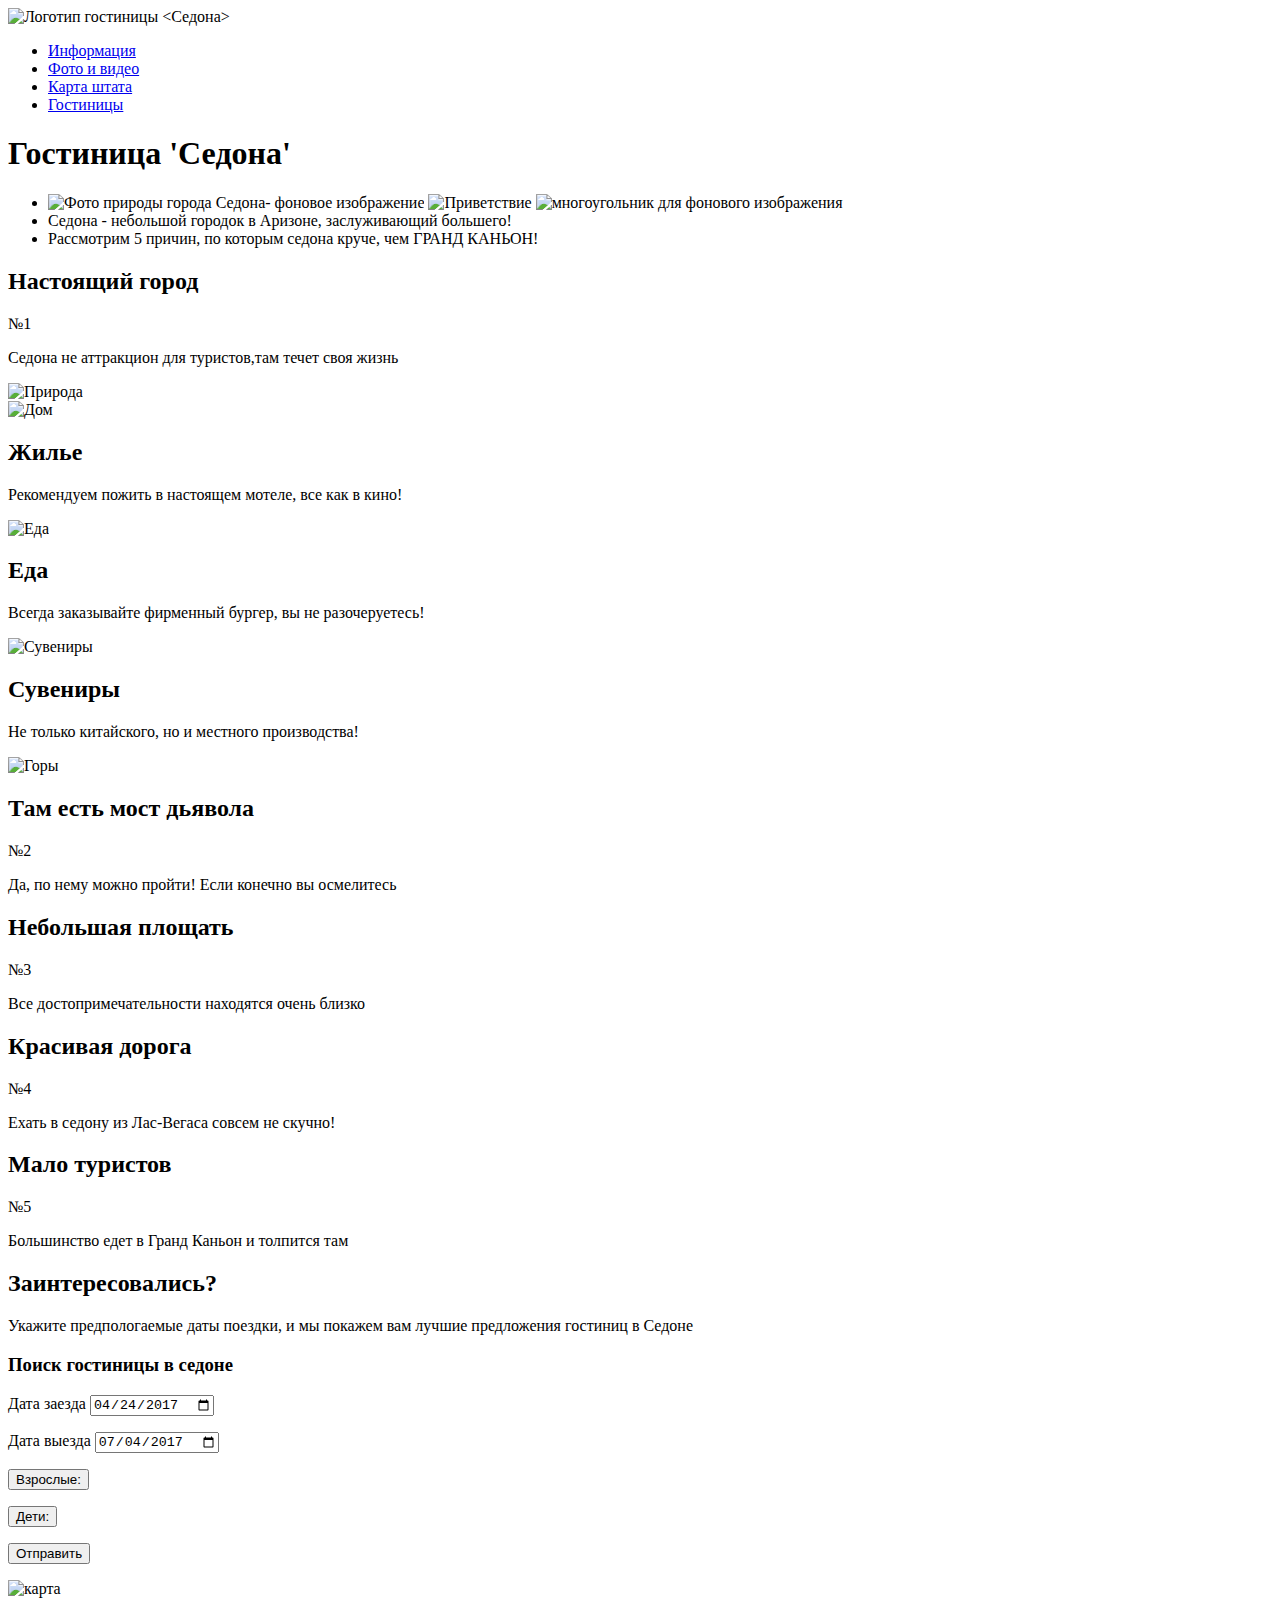
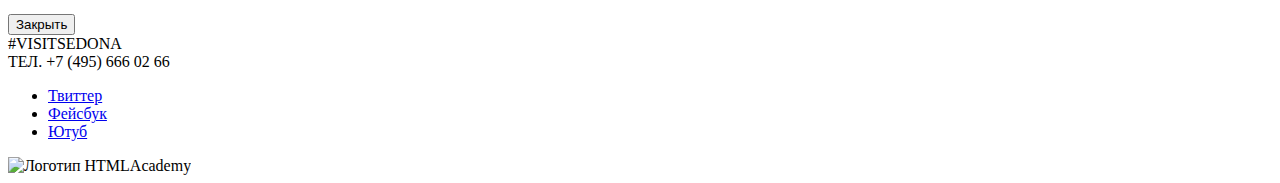
==== index.html @ 3de22a25 "задание 4: завершаем разметку" ====
<!DOCTYPE html>
<html lang="ru">
  <head>
    <meta charset="utf-8">
    <title>Гостиница <Седона></title>
  </head>
  <body>
   <header class="main-header">
    <nav class="main-navigation">
     <a class="main-header-logo">
      <img src="#" width="100" height="70" alt="Логотип гостиницы <Седона>">
     </a>
     <ul class="site-navigation">
       <li><a href="info.html">Информация</a></li>
       <li><a href="fotovideo.html">Фото и видео</a></li>
       <li><a href="map.html">Карта штата</a></li>
       <li><a href="hotel.html">Гостиницы</a></li>
     </ul>
    </nav>
   </header>
   <main>
    <section>
     <h1>Гостиница 'Седона'</h1>
      <ul>
        <li class="icon">
         <img src="#" width="300" height="200" alt="Фото природы города Седона- фоновое изображение">
         <img src="#" width="459" height="353" alt="Приветствие">
         <img src="#" width="1203" height="59" alt="многоугольник для фонового изображения">
        </li>
        <li class="header-index">
          Седона - небольшой городок в Аризоне, заслуживающий большего!
        </li>
        <li class="reasons">
          Рассмотрим 5 причин, по которым седона круче, чем ГРАНД КАНЬОН!
        </li>
       </ul>
      </section>
      <article>
         <div class="pluses">
           <h2>Настоящий город</h2>
           <p>№1</p>
           <p>Cедона не аттракцион для туристов,там течет своя жизнь</p>
         </div>
         <div class="nature">
           <img src="img/images/1.jpg" width="800" height="256" alt="Природа">
         </div>
         <div class="advantages">
           <img src="#" width="20" height="20" alt="Дом"><br>
           <h2>Жилье</h2>
           <p>Рекомендуем пожить в настоящем мотеле, все как в кино!</p>
         </div>
         <div class="advantages">
           <img src="#" width="20" height="20" alt="Еда"><br>
           <h2>Еда</h2>
           <p>Всегда заказывайте фирменный бургер, вы не разочеруетесь!</p>
         </div>
         <div class="advantages">
           <img src="#" width="20" height="20" alt="Сувениры"><br>
           <h2>Сувениры</h2>
           <p>Не только китайского, но и местного производства!</p>
         </div>
         <div class="mountains">
           <img src="img/images/1.jpg" width="800" height="256" alt="Горы">
         </div>
         <div class="pluses">
           <h2>Там есть мост дьявола</h2>
           <p>№2</p>
           <p>Да, по нему можно пройти! Если конечно вы осмелитесь</p>
         </div>
         <div class="pluses">
           <h2>Небольшая площать</h2>
           <p>№3</p>
           <p>Все достопримечательности находятся очень близко</p>
         </div>
         <div class="pluses">
           <h2>Красивая дорога</h2>
           <p>№4</p>
           <p>Ехать в седону из Лас-Вегаса совсем не скучно!</p>
         </div>
         <div class="pluses">
           <h2>Мало туристов</h2>
           <p>№5</p>
           <p>Большинство едет в Гранд Каньон и толпится там</p>
         </div>
      </article>
      <section>
        <div class="maps"></div>
        <h2>Заинтересовались?</h2>
         <div class="save">Укажите предпологаемые даты поездки, и мы покажем вам лучшие предложения гостиниц в Седоне</div>
         <div class="information">
          <h3>Поиск гостиницы в седоне</h3>
           <form action="https://echo.htmlacademy.ru" method="post">
            <p>
              <label for="arrival">Дата заезда</label>
              <input id="arrival" type="date" name="date-in" value="2017-04-24">
            </p>
            <p>
              <label for="departure">Дата выезда</label>
              <input id="departure" type="date" name="date-off" value="2017-07-04">
            </p>
            <p>
              <button type="button" name="adults">Взрослые:</button><!-- будет указанно кол-во человек -->
            </p>
            <p>
             <button type="button" name="children">Дети:</button><!-- будет указанно кол-во человек -->
            </p>
              <button type="submit">Отправить</button>
          </form>
       </div>
       <div class="maps">
         <p>
           <img src="img/images/map.jpg" width="1200" height="594" alt="карта">
         </p>
         <button class="modal-close" type="button">Закрыть</button>
       </div>
      </section>
   </main>
   <footer>
     <div class="telefon">
       #VISITSEDONA<br>
       ТЕЛ. +7 (495) 666 02 66
     </div>
     <div class="networks">
        <ul>
          <li><a href="#">Твиттер</a></li>
          <li><a href="#">Фейсбук</a></li>
          <li><a href="#">Ютуб</a></li>
        </ul>
      </div>
      <div class="logo">
        <img src="#" width="500" height="50" alt="Логотип HTMLAcademy">
      </div>
   </footer>
  </body>
</html>
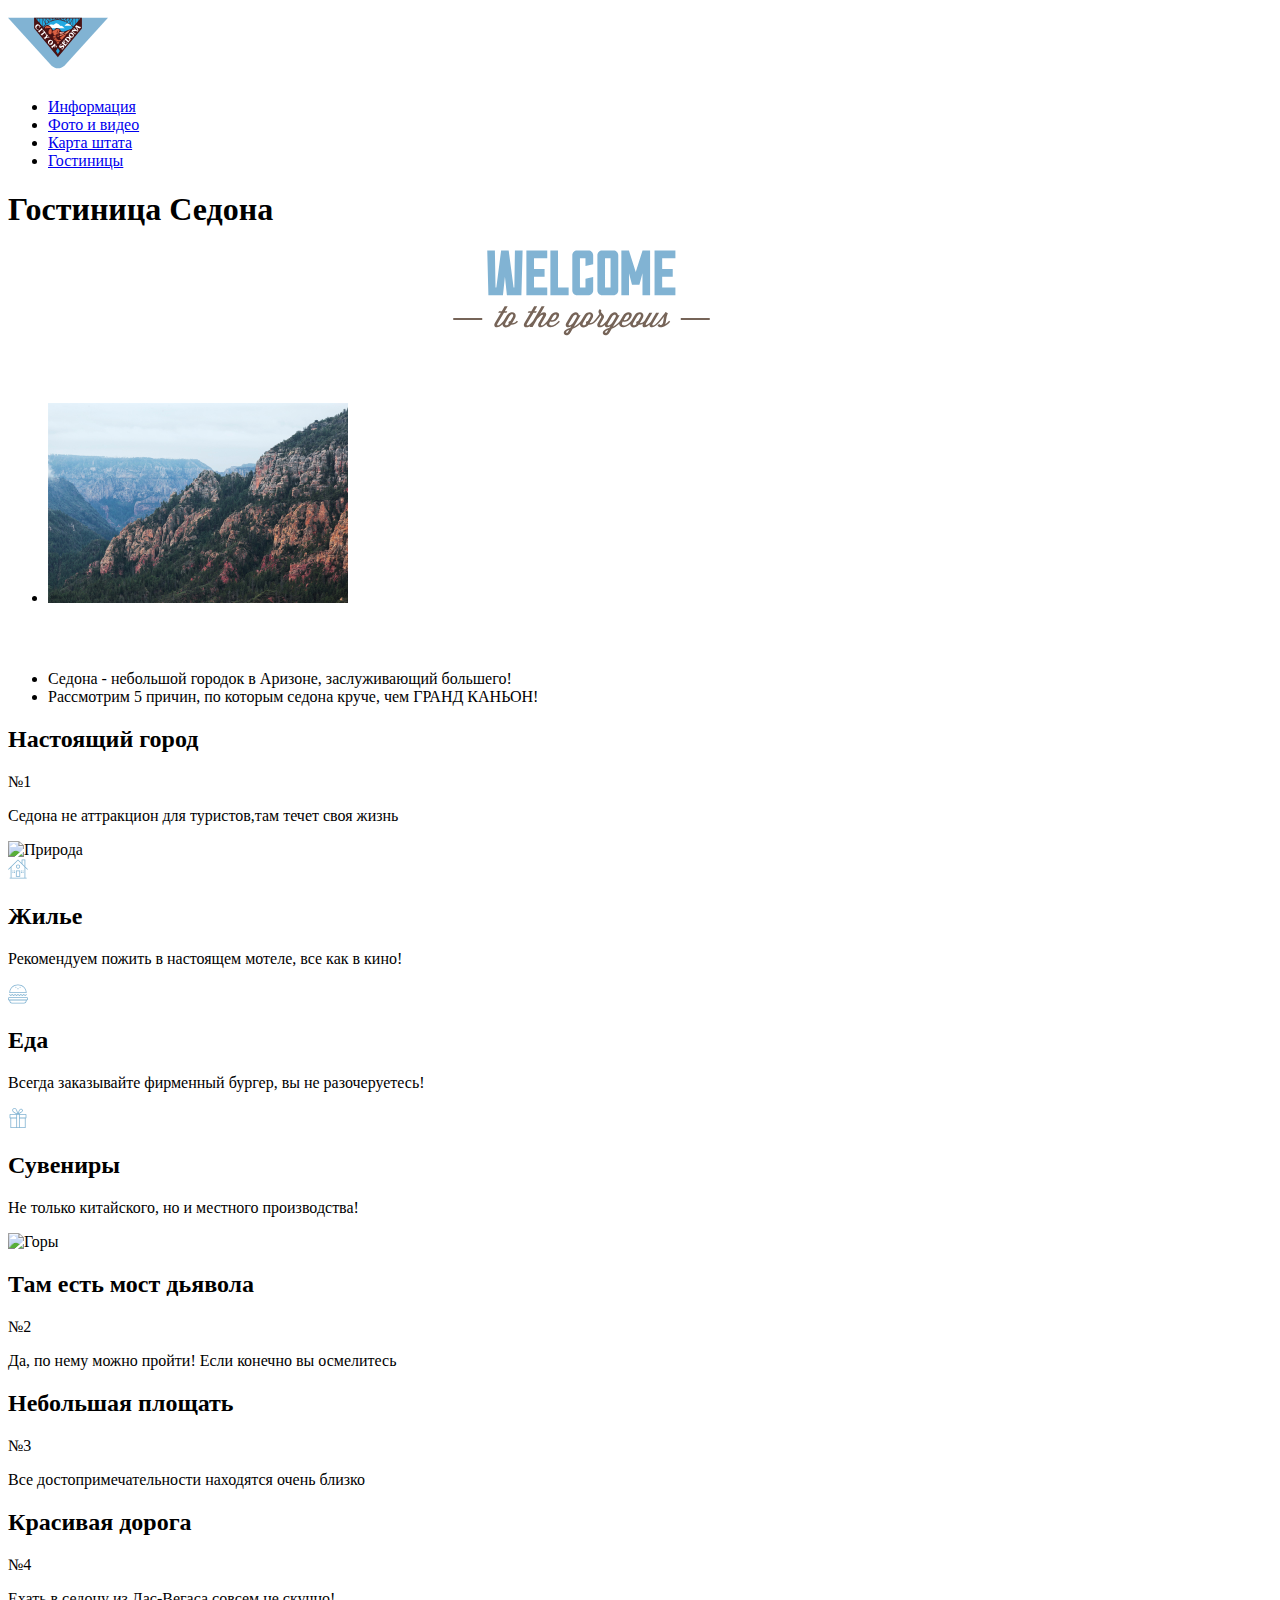
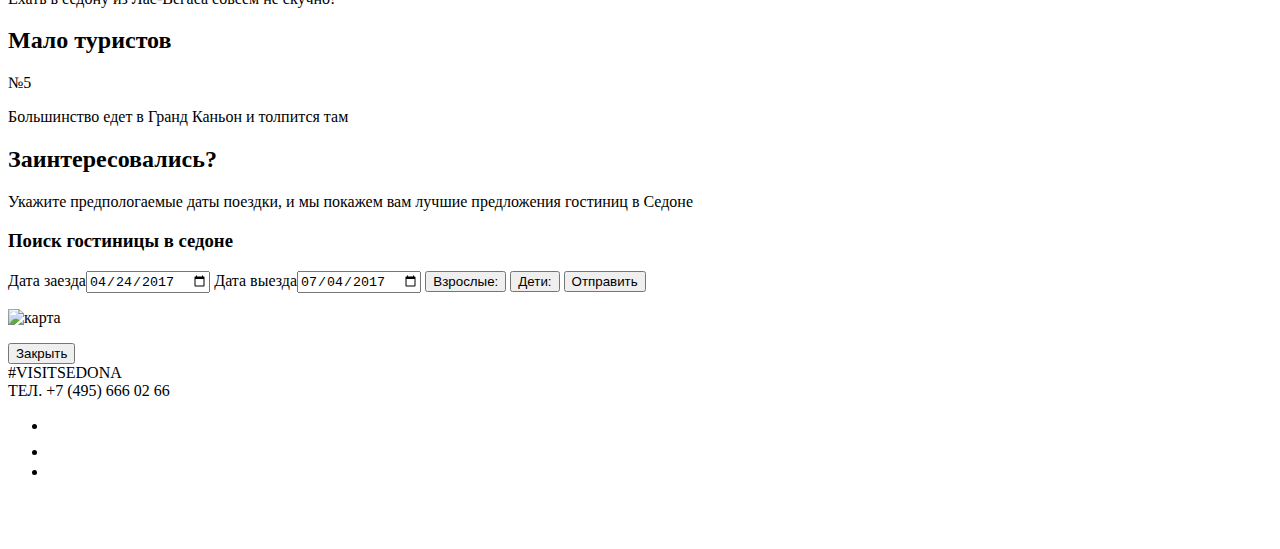
==== commit 80ece8e0: "Задание 4: исправление ошибок" ====
--- a/index.html
+++ b/index.html
@@ -2,15 +2,15 @@
 <html lang="ru">
   <head>
     <meta charset="utf-8">
-    <title>Гостиница <Седона></title>
+    <title>Гостиница Седона</title>
   </head>
   <body>
    <header class="main-header">
     <nav class="main-navigation">
      <a class="main-header-logo">
-      <img src="#" width="100" height="70" alt="Логотип гостиницы <Седона>">
+      <img src="img/icons/logo.svg" width="100" height="70" alt="Логотип гостиницы Седона">
      </a>
-     <ul class="site-navigation">
+     <ul class="navigation-list">
        <li><a href="info.html">Информация</a></li>
        <li><a href="fotovideo.html">Фото и видео</a></li>
        <li><a href="map.html">Карта штата</a></li>
@@ -20,12 +20,12 @@
    </header>
    <main>
     <section>
-     <h1>Гостиница 'Седона'</h1>
+     <h1>Гостиница Седона</h1>
       <ul>
         <li class="icon">
-         <img src="#" width="300" height="200" alt="Фото природы города Седона- фоновое изображение">
-         <img src="#" width="459" height="353" alt="Приветствие">
-         <img src="#" width="1203" height="59" alt="многоугольник для фонового изображения">
+         <img src="img/background/background-photo.jpg" width="300" height="200" alt="Фото природы города Седона- фоновое изображение">
+         <img src="img/icons/logo-welcome.svg" width="459" height="353" alt="Приветствие">
+         <img src="img/icons/intro-mask.svg" width="1203" height="59" alt="многоугольник для фонового изображения">
         </li>
         <li class="header-index">
           Седона - небольшой городок в Аризоне, заслуживающий большего!
@@ -44,23 +44,27 @@
          <div class="nature">
            <img src="img/images/1.jpg" width="800" height="256" alt="Природа">
          </div>
+       </article>
+       <article>
          <div class="advantages">
-           <img src="#" width="20" height="20" alt="Дом"><br>
+           <img src="img/icons/housing.svg" width="20" height="20" alt="Дом"><br>
            <h2>Жилье</h2>
            <p>Рекомендуем пожить в настоящем мотеле, все как в кино!</p>
          </div>
          <div class="advantages">
-           <img src="#" width="20" height="20" alt="Еда"><br>
+           <img src="img/icons/foods.svg" width="20" height="20" alt="Еда"><br>
            <h2>Еда</h2>
            <p>Всегда заказывайте фирменный бургер, вы не разочеруетесь!</p>
          </div>
          <div class="advantages">
-           <img src="#" width="20" height="20" alt="Сувениры"><br>
+           <img src="img/icons/Souvenirs.svg" width="20" height="20" alt="Сувениры"><br>
            <h2>Сувениры</h2>
            <p>Не только китайского, но и местного производства!</p>
          </div>
+       </article>
+       <article>
          <div class="mountains">
-           <img src="img/images/1.jpg" width="800" height="256" alt="Горы">
+           <img src="img/images/2.jpg" width="800" height="256" alt="Горы">
          </div>
          <div class="pluses">
            <h2>Там есть мост дьявола</h2>
@@ -84,26 +88,15 @@
          </div>
       </article>
       <section>
-        <div class="maps"></div>
         <h2>Заинтересовались?</h2>
          <div class="save">Укажите предпологаемые даты поездки, и мы покажем вам лучшие предложения гостиниц в Седоне</div>
          <div class="information">
           <h3>Поиск гостиницы в седоне</h3>
            <form action="https://echo.htmlacademy.ru" method="post">
-            <p>
-              <label for="arrival">Дата заезда</label>
-              <input id="arrival" type="date" name="date-in" value="2017-04-24">
-            </p>
-            <p>
-              <label for="departure">Дата выезда</label>
-              <input id="departure" type="date" name="date-off" value="2017-07-04">
-            </p>
-            <p>
+              <label>Дата заезда<input type="date" name="date-on" value="2017-04-24"></label>
+              <label>Дата выезда<input type="date" name="date-off" value="2017-07-04"></label>
               <button type="button" name="adults">Взрослые:</button><!-- будет указанно кол-во человек -->
-            </p>
-            <p>
-             <button type="button" name="children">Дети:</button><!-- будет указанно кол-во человек -->
-            </p>
+              <button type="button" name="children">Дети:</button><!-- будет указанно кол-во человек -->
               <button type="submit">Отправить</button>
           </form>
        </div>
@@ -120,15 +113,17 @@
        #VISITSEDONA<br>
        ТЕЛ. +7 (495) 666 02 66
      </div>
-     <div class="networks">
-        <ul>
-          <li><a href="#">Твиттер</a></li>
-          <li><a href="#">Фейсбук</a></li>
-          <li><a href="#">Ютуб</a></li>
-        </ul>
-      </div>
-      <div class="logo">
-        <img src="#" width="500" height="50" alt="Логотип HTMLAcademy">
+     <div class="social-networks">
+       <ul class="social-networks-list">
+         <li class="social-networks-item"><a class="social-networks-link" href="https://twitter.com/"><img src="img/icons/twitter.svg" alt="твиттер"></a></li>
+         <li class="social-networks-item"><a class="social-networks-link" href="https://facebook.com/"><img src="img/icons/facebook.svg" alt="фейсбук"></a></li>
+         <li class="social-networks-item"><a class="social-networks-link" href="https://youtube.com/"><img src="img/icons/youtube.svg" alt="ютуб"></a></li>
+       </ul>
+     </div>
+     <div class="logo">
+       <a class="html-academy" href="https://htmlacademy.ru/intensive/htmlcss">
+         <img src="img/icons/logo-html.svg" width="115" height="41" alt="Логотип HTMLAcademy">
+       </a>
       </div>
    </footer>
   </body>
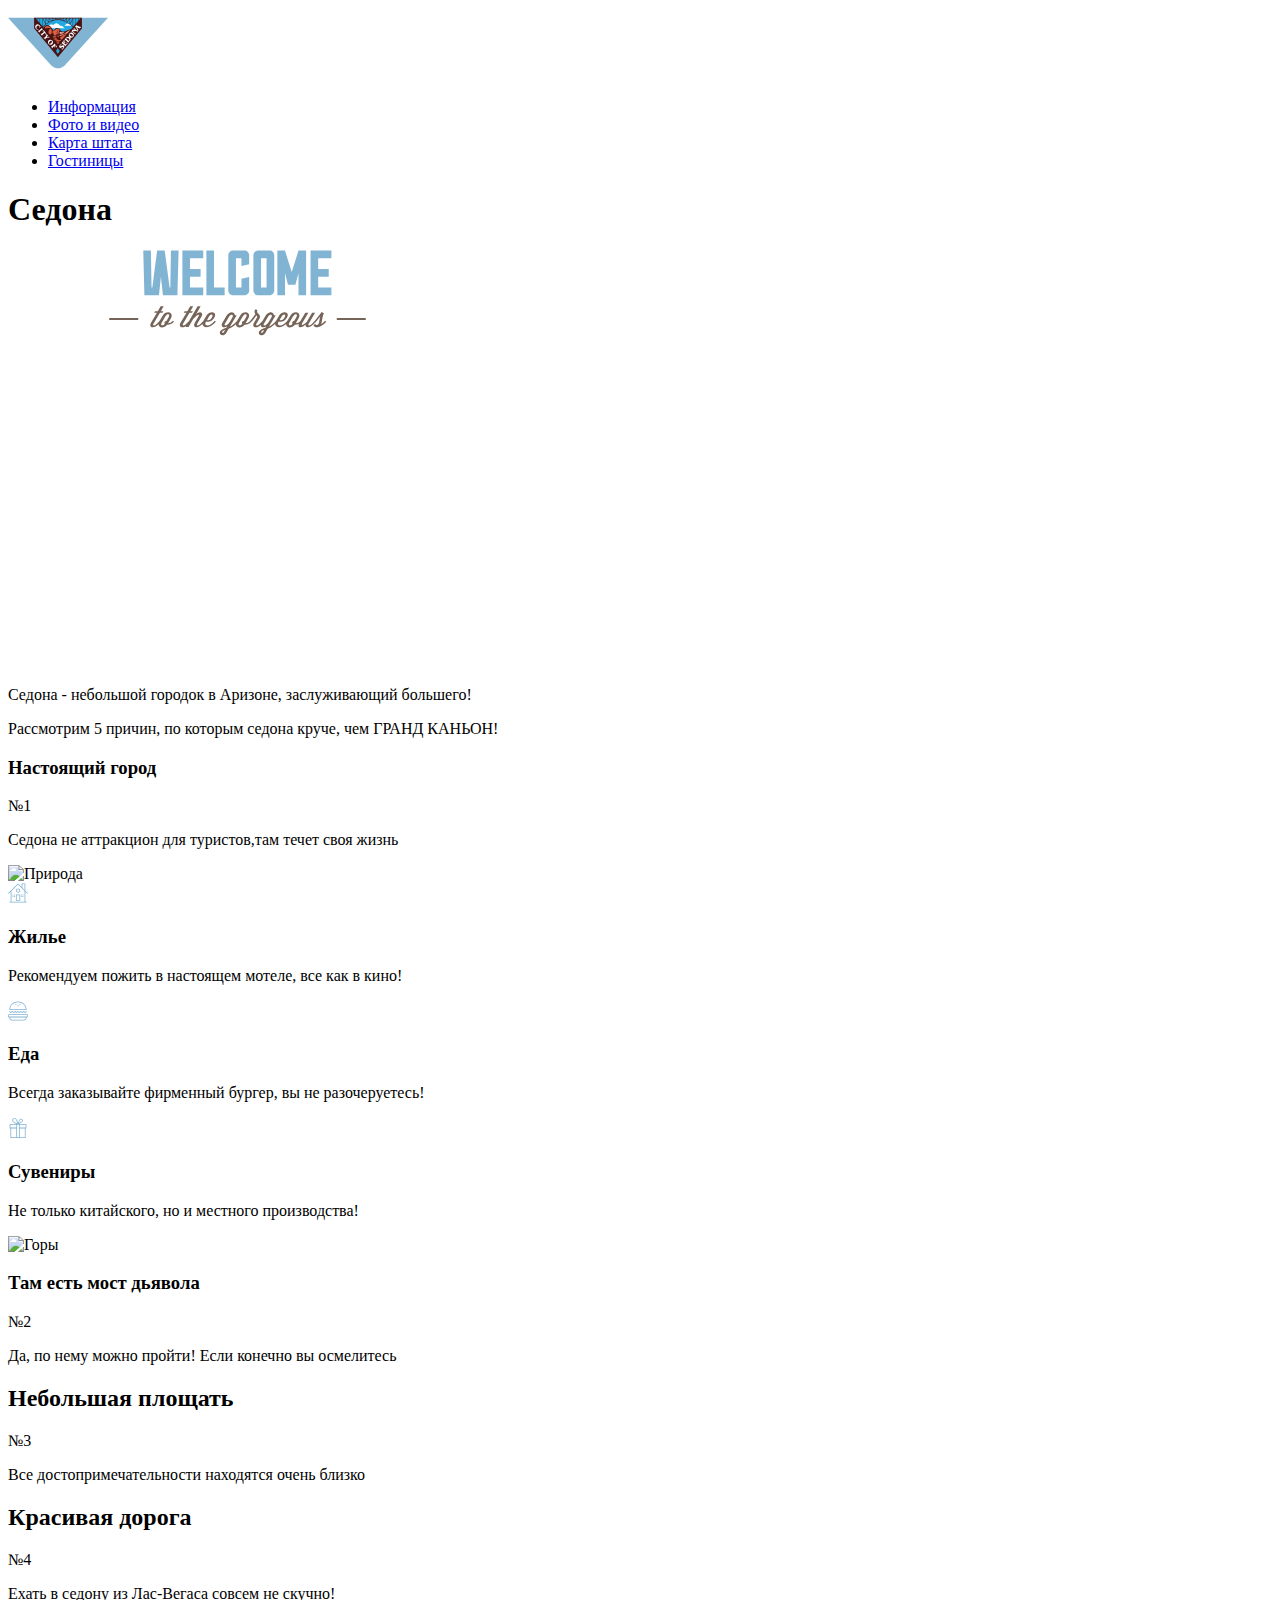
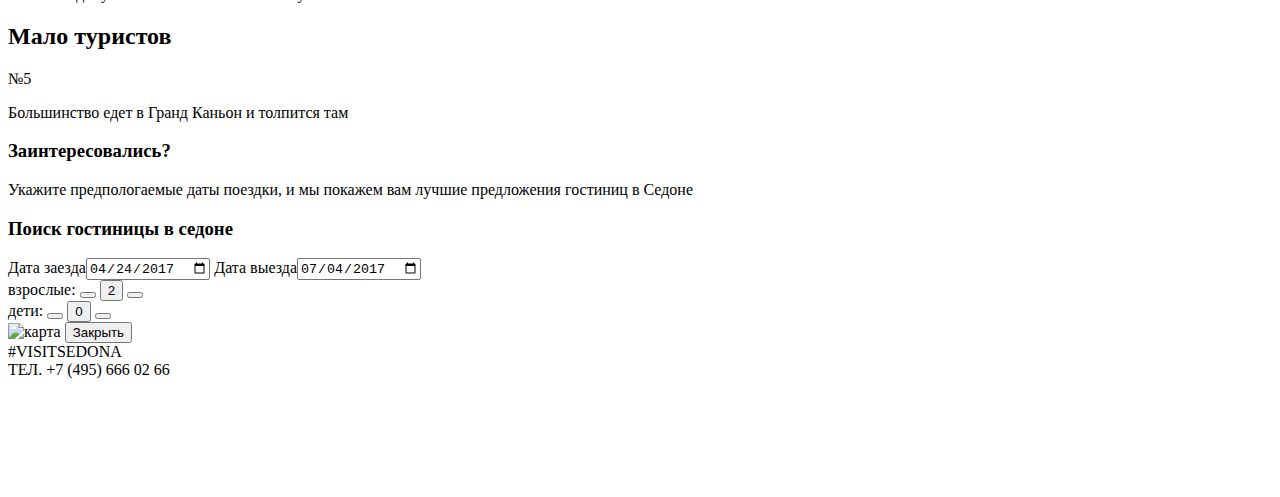
==== commit f7ec8170: "задание 4: доработки" ====
--- a/index.html
+++ b/index.html
@@ -11,66 +11,67 @@
       <img src="img/icons/logo.svg" width="100" height="70" alt="Логотип гостиницы Седона">
      </a>
      <ul class="navigation-list">
-       <li><a href="info.html">Информация</a></li>
-       <li><a href="fotovideo.html">Фото и видео</a></li>
-       <li><a href="map.html">Карта штата</a></li>
-       <li><a href="hotel.html">Гостиницы</a></li>
+       <li class="navigation-list-item"><a href="info.html">Информация</a></li>
+       <li class="navigation-list-item"><a href="fotovideo.html">Фото и видео</a></li>
+       <li class="navigation-list-item"><a href="map.html">Карта штата</a></li>
+       <li class="navigation-list-item"><a href="hotel.html">Гостиницы</a></li>
      </ul>
     </nav>
    </header>
    <main>
-    <section>
-     <h1>Гостиница Седона</h1>
-      <ul>
-        <li class="icon">
-         <img src="img/background/background-photo.jpg" width="300" height="200" alt="Фото природы города Седона- фоновое изображение">
+    <div class="welcome">
+     <h1 class="welcome-edge">Седона</h1>
+      <div class="welcome-line">
+        <div class="welcome-icon">
          <img src="img/icons/logo-welcome.svg" width="459" height="353" alt="Приветствие">
          <img src="img/icons/intro-mask.svg" width="1203" height="59" alt="многоугольник для фонового изображения">
-        </li>
-        <li class="header-index">
+        </div>
+        <p class="subtitle">
           Седона - небольшой городок в Аризоне, заслуживающий большего!
-        </li>
-        <li class="reasons">
+        </p>
+       </div>
+        <p class="subtitle">
           Рассмотрим 5 причин, по которым седона круче, чем ГРАНД КАНЬОН!
-        </li>
-       </ul>
-      </section>
-      <article>
-         <div class="pluses">
-           <h2>Настоящий город</h2>
+        </p>
+      </div>
+      <div class="dignities">
+         <div class="dignities-pluses">
+           <h3>Настоящий город</h3>
            <p>№1</p>
            <p>Cедона не аттракцион для туристов,там течет своя жизнь</p>
          </div>
-         <div class="nature">
+         <div class="dignities-picture">
            <img src="img/images/1.jpg" width="800" height="256" alt="Природа">
          </div>
-       </article>
-       <article>
-         <div class="advantages">
+       </div>
+       <div class="features">
+         <div class="features-item">
            <img src="img/icons/housing.svg" width="20" height="20" alt="Дом"><br>
-           <h2>Жилье</h2>
+           <h3>Жилье</h3>
            <p>Рекомендуем пожить в настоящем мотеле, все как в кино!</p>
          </div>
-         <div class="advantages">
+         <div class="features-item">
            <img src="img/icons/foods.svg" width="20" height="20" alt="Еда"><br>
-           <h2>Еда</h2>
+           <h3>Еда</h3>
            <p>Всегда заказывайте фирменный бургер, вы не разочеруетесь!</p>
          </div>
-         <div class="advantages">
+         <div class="features-item">
            <img src="img/icons/Souvenirs.svg" width="20" height="20" alt="Сувениры"><br>
-           <h2>Сувениры</h2>
+           <h3>Сувениры</h3>
            <p>Не только китайского, но и местного производства!</p>
          </div>
-       </article>
-       <article>
-         <div class="mountains">
+       </div>
+       <div class="dignities">
+         <div class="dignities-picture">
            <img src="img/images/2.jpg" width="800" height="256" alt="Горы">
          </div>
-         <div class="pluses">
-           <h2>Там есть мост дьявола</h2>
+         <div class="dignities-pluses">
+           <h3>Там есть мост дьявола</h3>
            <p>№2</p>
            <p>Да, по нему можно пройти! Если конечно вы осмелитесь</p>
          </div>
+       </div>
+       <div>
          <div class="pluses">
            <h2>Небольшая площать</h2>
            <p>№3</p>
@@ -86,39 +87,54 @@
            <p>№5</p>
            <p>Большинство едет в Гранд Каньон и толпится там</p>
          </div>
-      </article>
-      <section>
-        <h2>Заинтересовались?</h2>
-         <div class="save">Укажите предпологаемые даты поездки, и мы покажем вам лучшие предложения гостиниц в Седоне</div>
-         <div class="information">
+      </div>
+      <div class="interesting">
+        <h3 class="interesting-title" >Заинтересовались?</h3>
+         <div class="interesting-subtitle">Укажите предпологаемые даты поездки, и мы покажем вам лучшие предложения гостиниц в Седоне</div>
+         <div class="interesting-form">
           <h3>Поиск гостиницы в седоне</h3>
            <form action="https://echo.htmlacademy.ru" method="post">
-              <label>Дата заезда<input type="date" name="date-on" value="2017-04-24"></label>
-              <label>Дата выезда<input type="date" name="date-off" value="2017-07-04"></label>
-              <button type="button" name="adults">Взрослые:</button><!-- будет указанно кол-во человек -->
-              <button type="button" name="children">Дети:</button><!-- будет указанно кол-во человек -->
-              <button type="submit">Отправить</button>
+              <label class="interesting-form-wrap">Дата заезда<input type="date" name="date-on" value="2017-04-24"></label>
+              <label class="interesting-form-wrap">Дата выезда<input type="date" name="date-off" value="2017-07-04"></label>
+              <div class="adults">взрослые:
+                <button type="button" class="min"></button>
+                <input type="button" name="number" value="2">
+                <button type="button" class="max"></button>
+              </div>
+              <div class="children">дети:
+                <button type="button" class="min"></button>
+                <input type="button" name="number" value="0">
+                <button type="button" class="max"></button>
+              </div>
           </form>
        </div>
        <div class="maps">
-         <p>
-           <img src="img/images/map.jpg" width="1200" height="594" alt="карта">
-         </p>
-         <button class="modal-close" type="button">Закрыть</button>
+          <img src="img/images/map.jpg" width="1200" height="594" alt="карта">
+          <button class="modal-close" type="button">Закрыть</button>
        </div>
-      </section>
+     </div>
    </main>
-   <footer>
-     <div class="telefon">
+   <footer class="contact-info">
+     <div class="telephone">
        #VISITSEDONA<br>
        ТЕЛ. +7 (495) 666 02 66
      </div>
      <div class="social-networks">
-       <ul class="social-networks-list">
-         <li class="social-networks-item"><a class="social-networks-link" href="https://twitter.com/"><img src="img/icons/twitter.svg" alt="твиттер"></a></li>
-         <li class="social-networks-item"><a class="social-networks-link" href="https://facebook.com/"><img src="img/icons/facebook.svg" alt="фейсбук"></a></li>
-         <li class="social-networks-item"><a class="social-networks-link" href="https://youtube.com/"><img src="img/icons/youtube.svg" alt="ютуб"></a></li>
-       </ul>
+       <div class="social-networks-item">
+           <a class="social-networks-link" href="https://twitter.com/">
+             <img src="img/icons/twitter.svg" alt="твиттер">
+           </a>
+         </div>
+         <div class="social-networks-item">
+           <a class="social-networks-link" href="https://facebook.com/">
+             <img src="img/icons/facebook.svg" alt="фейсбук">
+           </a>
+         </div>
+         <div class="social-networks-item">
+           <a class="social-networks-link" href="https://youtube.com/">
+             <img src="img/icons/youtube.svg" alt="ютуб">
+           </a>
+        </div>
      </div>
      <div class="logo">
        <a class="html-academy" href="https://htmlacademy.ru/intensive/htmlcss">
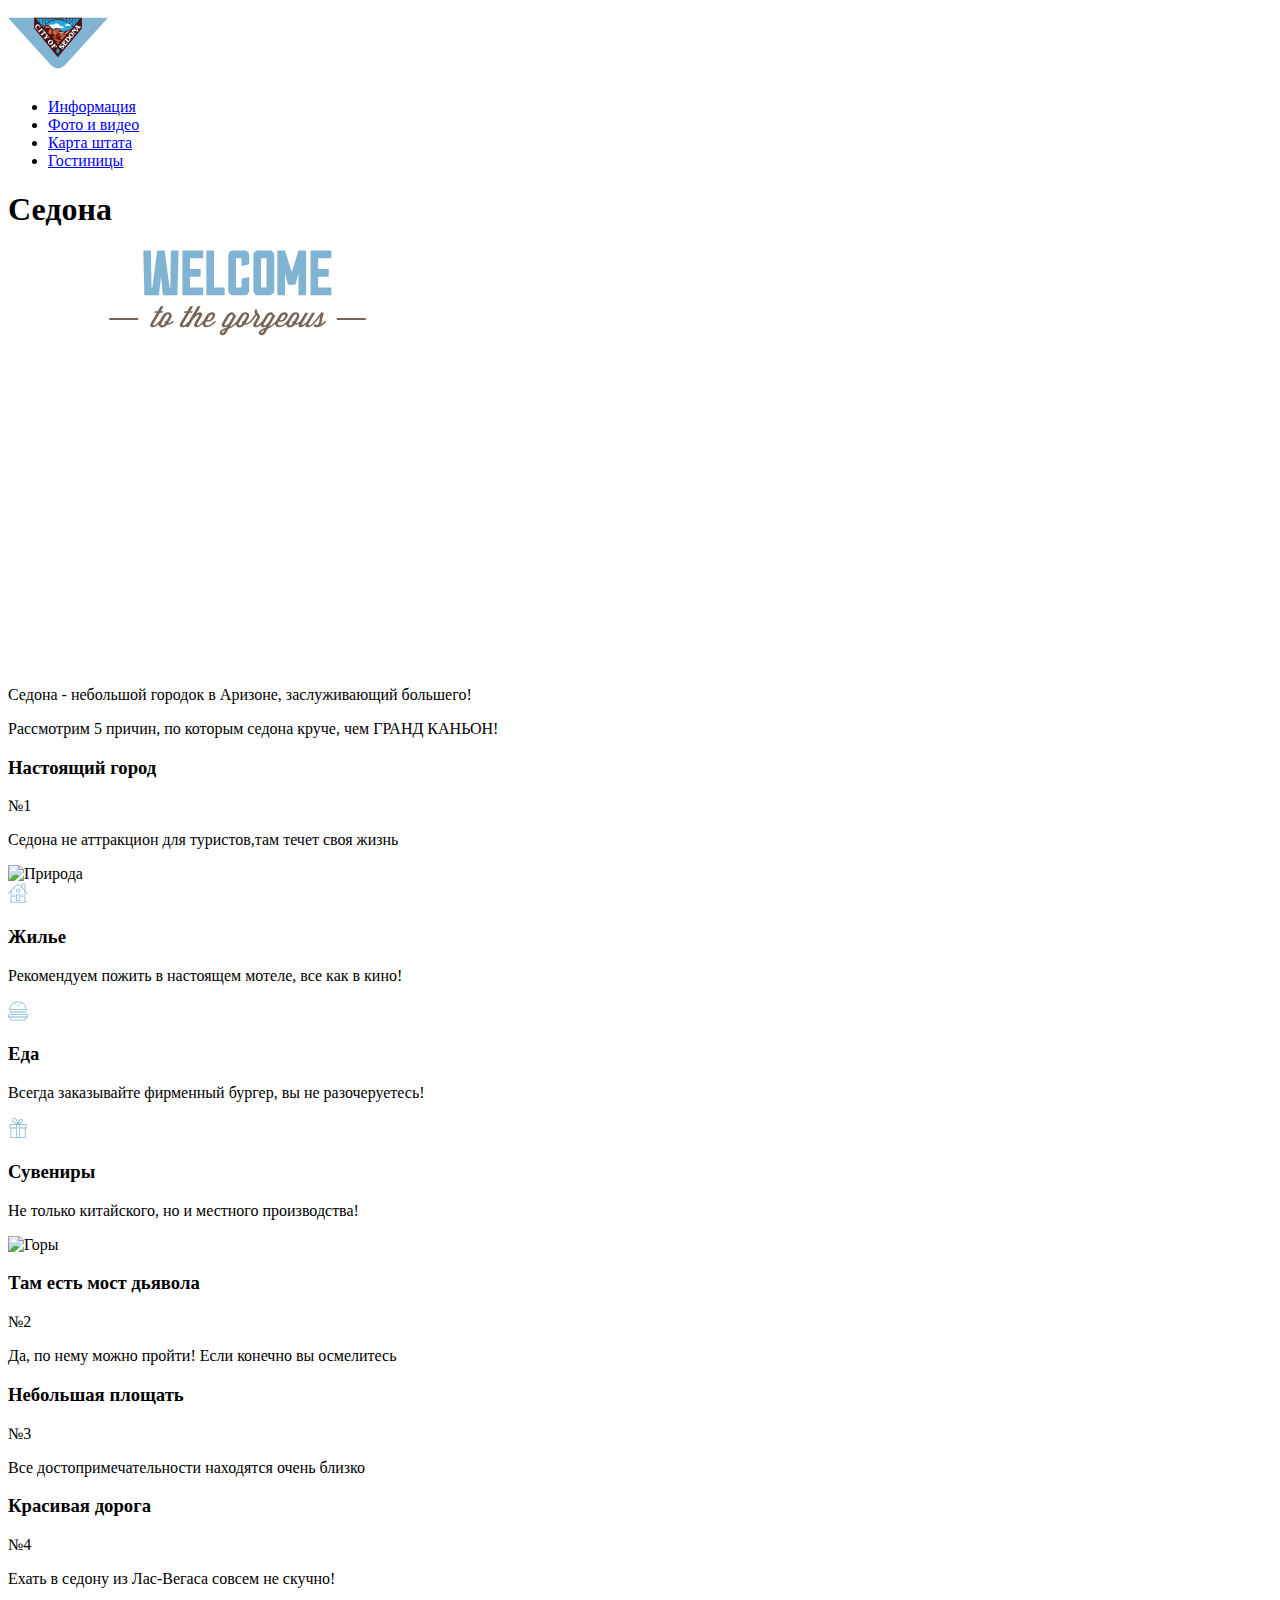
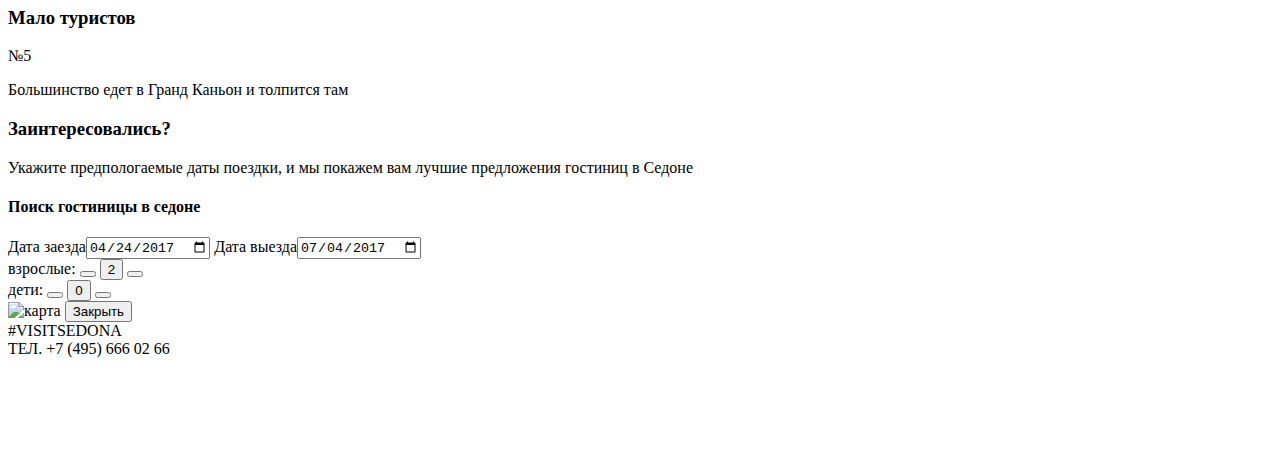
==== commit 163a0e57: "задание 4: исправление" ====
--- a/index.html
+++ b/index.html
@@ -73,17 +73,17 @@
        </div>
        <div>
          <div class="pluses">
-           <h2>Небольшая площать</h2>
+           <h3>Небольшая площать</h3>
            <p>№3</p>
            <p>Все достопримечательности находятся очень близко</p>
          </div>
          <div class="pluses">
-           <h2>Красивая дорога</h2>
+           <h3>Красивая дорога</h3>
            <p>№4</p>
            <p>Ехать в седону из Лас-Вегаса совсем не скучно!</p>
          </div>
          <div class="pluses">
-           <h2>Мало туристов</h2>
+           <h3>Мало туристов</h3>
            <p>№5</p>
            <p>Большинство едет в Гранд Каньон и толпится там</p>
          </div>
@@ -92,7 +92,7 @@
         <h3 class="interesting-title" >Заинтересовались?</h3>
          <div class="interesting-subtitle">Укажите предпологаемые даты поездки, и мы покажем вам лучшие предложения гостиниц в Седоне</div>
          <div class="interesting-form">
-          <h3>Поиск гостиницы в седоне</h3>
+          <h4>Поиск гостиницы в седоне</h4>
            <form action="https://echo.htmlacademy.ru" method="post">
               <label class="interesting-form-wrap">Дата заезда<input type="date" name="date-on" value="2017-04-24"></label>
               <label class="interesting-form-wrap">Дата выезда<input type="date" name="date-off" value="2017-07-04"></label>
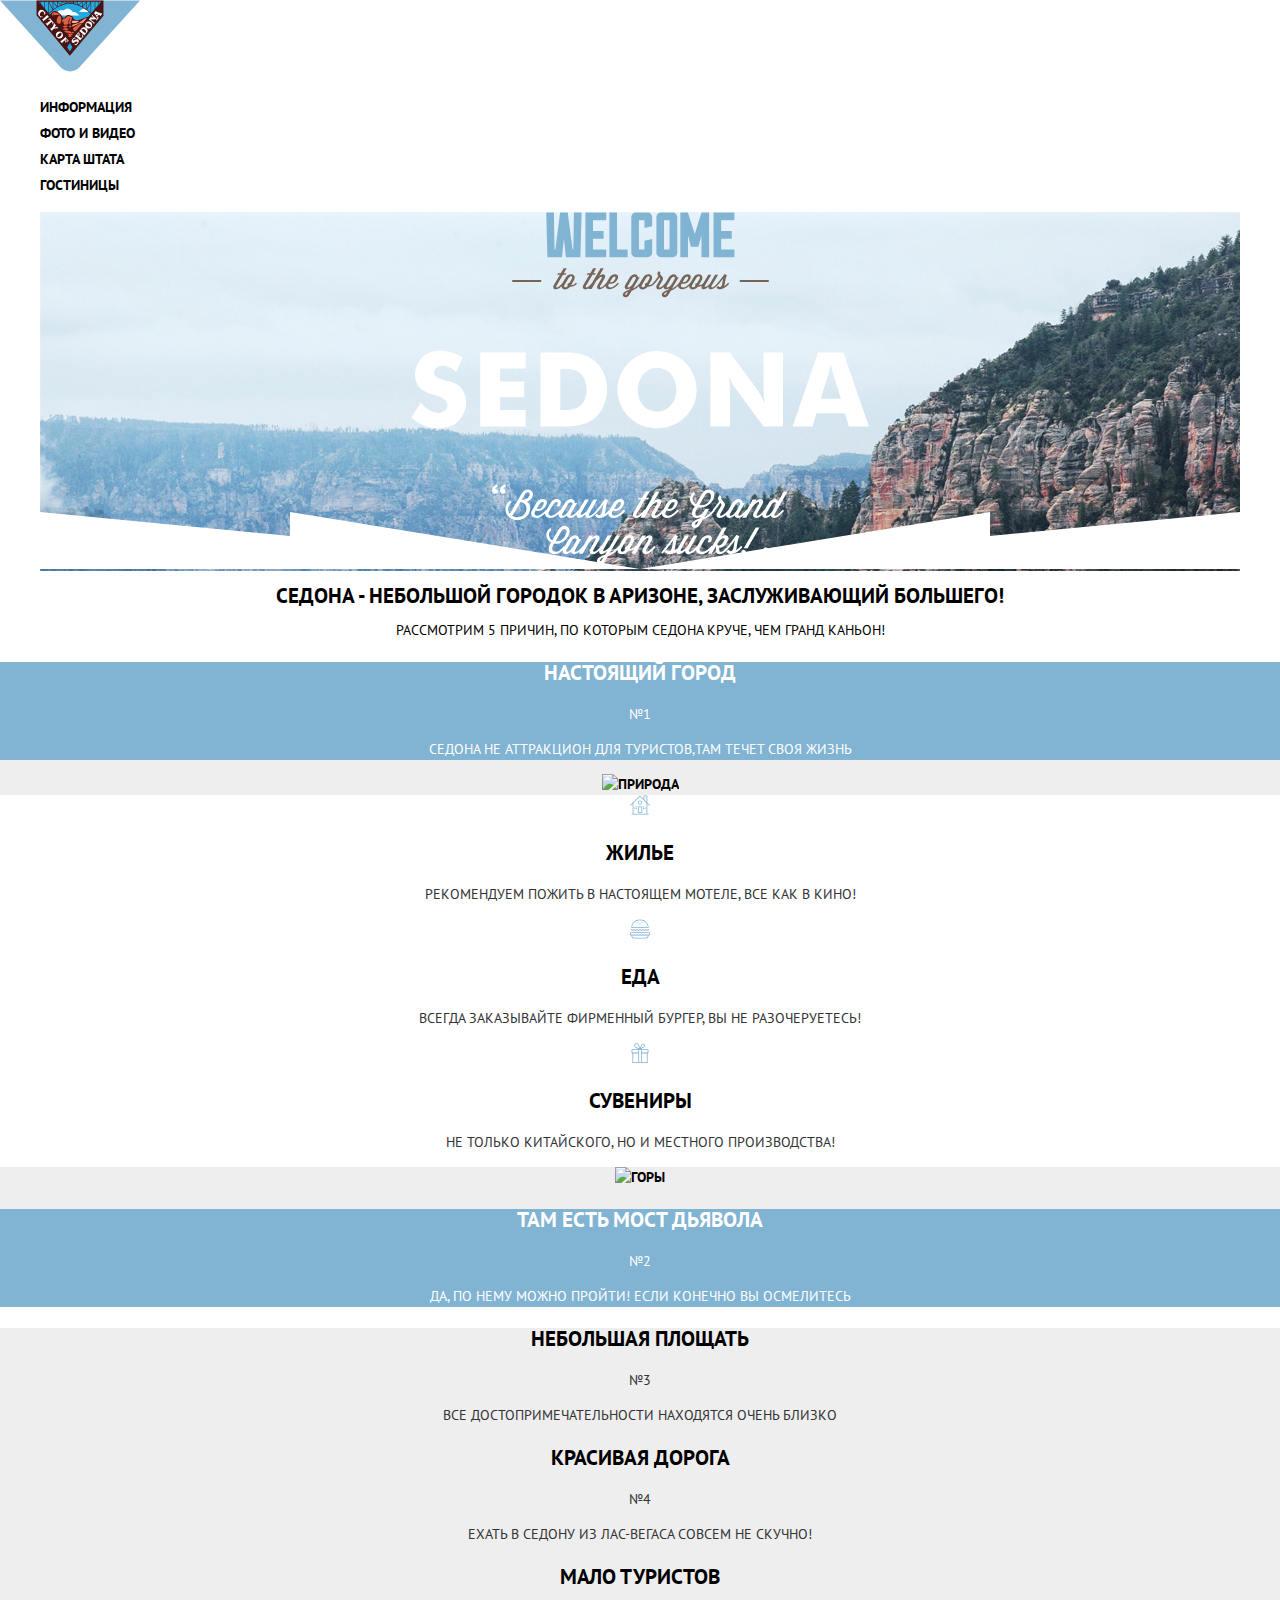
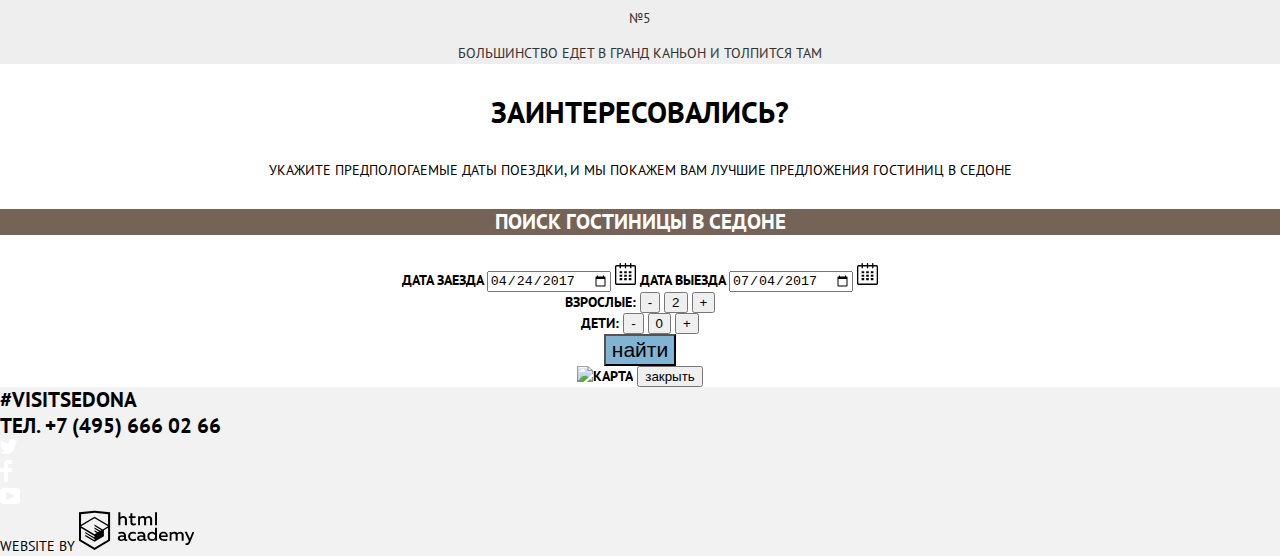
==== commit 6053aace: "Задание 5" ====
--- a/index.html
+++ b/index.html
@@ -3,12 +3,17 @@
   <head>
     <meta charset="utf-8">
     <title>Гостиница Седона</title>
+    <link href="https://fonts.googleapis.com/css?family=PT+Sans:400,700&display=swap&subset=cyrillic" rel="stylesheet">
+    <link href="css/normalize.css" rel="stylesheet">
+    <link href="css/style.css" rel="stylesheet">
+    <link href="css/footer.css" rel="stylesheet">
+    <link href="css/header.css" rel="stylesheet">
   </head>
   <body>
    <header class="main-header">
     <nav class="main-navigation">
      <a class="main-header-logo">
-      <img src="img/icons/logo.svg" width="100" height="70" alt="Логотип гостиницы Седона">
+      <img src="img/icons/logo.svg" width="140" height="72" alt="Логотип гостиницы Седона">
      </a>
      <ul class="navigation-list">
        <li class="navigation-list-item"><a href="info.html">Информация</a></li>
@@ -19,20 +24,18 @@
     </nav>
    </header>
    <main>
-    <div class="welcome">
-     <h1 class="welcome-edge">Седона</h1>
-      <div class="welcome-line">
-        <div class="welcome-icon">
-         <img src="img/icons/logo-welcome.svg" width="459" height="353" alt="Приветствие">
-         <img src="img/icons/intro-mask.svg" width="1203" height="59" alt="многоугольник для фонового изображения">
-        </div>
-        <p class="subtitle">
-          Седона - небольшой городок в Аризоне, заслуживающий большего!
-        </p>
+     <div class="welcome">
+       <div class="welcome-main">
+         <div class="welcome-icon">
+           <img src="img/icons/logo-welcome.svg" width="459" height="353" alt="Приветствие">
+         </div>
        </div>
-        <p class="subtitle">
-          Рассмотрим 5 причин, по которым седона круче, чем ГРАНД КАНЬОН!
-        </p>
+       <div class="welcome-line">
+         <h1 class="welcome-title">Седона - небольшой городок в Аризоне, заслуживающий большего!</h1>
+         <div class="welcome-subtitle">
+           <p>Рассмотрим 5 причин, по которым седона круче, чем ГРАНД КАНЬОН!</p>
+         </div>
+       </div>
       </div>
       <div class="dignities">
          <div class="dignities-pluses">
@@ -71,18 +74,18 @@
            <p>Да, по нему можно пройти! Если конечно вы осмелитесь</p>
          </div>
        </div>
-       <div>
-         <div class="pluses">
+       <div class="pluses">
+         <div class="pluse">
            <h3>Небольшая площать</h3>
            <p>№3</p>
            <p>Все достопримечательности находятся очень близко</p>
          </div>
-         <div class="pluses">
+         <div class="pluse">
            <h3>Красивая дорога</h3>
            <p>№4</p>
            <p>Ехать в седону из Лас-Вегаса совсем не скучно!</p>
          </div>
-         <div class="pluses">
+         <div class="pluse">
            <h3>Мало туристов</h3>
            <p>№5</p>
            <p>Большинство едет в Гранд Каньон и толпится там</p>
@@ -92,25 +95,36 @@
         <h3 class="interesting-title" >Заинтересовались?</h3>
          <div class="interesting-subtitle">Укажите предпологаемые даты поездки, и мы покажем вам лучшие предложения гостиниц в Седоне</div>
          <div class="interesting-form">
-          <h4>Поиск гостиницы в седоне</h4>
+          <h4 class="interesting-from-hotel">Поиск гостиницы в седоне</h4>
            <form action="https://echo.htmlacademy.ru" method="post">
-              <label class="interesting-form-wrap">Дата заезда<input type="date" name="date-on" value="2017-04-24"></label>
-              <label class="interesting-form-wrap">Дата выезда<input type="date" name="date-off" value="2017-07-04"></label>
-              <div class="adults">взрослые:
-                <button type="button" class="min"></button>
+              <label class="interesting-form-wrap">
+                дата заезда
+                <input type="date" name="date-on" value="2017-04-24">
+              </label>
+              <img src="img/icons/calendar.svg" class="calendar" width="21" height="22" alt="Иконка календаря">
+              <label class="interesting-form-wrap">
+                дата выезда
+                <input type="date" name="date-off" value="2017-07-04">
+              </label>
+              <img src="img/icons/calendar.svg" class="calendar" width="21" height="22" alt="Иконка календаря">
+              <div class="adults">
+                взрослые:
+                <button type="button" class="min">-</button>
                 <input type="button" name="number" value="2">
-                <button type="button" class="max"></button>
+                <button type="button" class="max">+</button>
               </div>
-              <div class="children">дети:
-                <button type="button" class="min"></button>
+              <div class="children">
+                дети:
+                <button type="button" class="min">-</button>
                 <input type="button" name="number" value="0">
-                <button type="button" class="max"></button>
+                <button type="button" class="max">+</button>
               </div>
+              <button class="search" type="button">найти</button>
           </form>
        </div>
        <div class="maps">
           <img src="img/images/map.jpg" width="1200" height="594" alt="карта">
-          <button class="modal-close" type="button">Закрыть</button>
+          <button class="modal-close" type="button">закрыть</button>
        </div>
      </div>
    </main>
@@ -137,6 +151,7 @@
         </div>
      </div>
      <div class="logo">
+       website by
        <a class="html-academy" href="https://htmlacademy.ru/intensive/htmlcss">
          <img src="img/icons/logo-html.svg" width="115" height="41" alt="Логотип HTMLAcademy">
        </a>
--- a/css/style.css
+++ b/css/style.css
@@ -0,0 +1,208 @@
+body {
+  margin: 0;
+  padding: 0;
+  font-family: 'PT Sans', sans-serif;
+  font-size: 14px;
+  line-height: 21px;
+  font-weight: bold;
+  color: #000000;
+  text-transform: uppercase;
+}
+
+a {
+  text-decoration: none;
+}
+
+.welcome {
+  text-align: center;
+}
+
+.welcome-main {
+  background-color: #fff;
+  background-image: url("../img/others/intro-mask.svg"), url("../img/background/background-photo.jpg");
+  background-position: bottom  center, top center;
+  background-repeat: no-repeat, no-repeat;
+}
+
+.welcome-title {
+  font-size: 21px;
+}
+
+.welcome-subtitle {
+  font-weight: normal;
+}
+
+.interesting-title {
+  font-size: 30px;
+  line-height: 36px;
+}
+
+.interesting {
+  text-align: center;
+}
+
+.interesting-subtitle {
+  font-weight: normal;
+}
+
+.dignities-pluses h3 {
+  font-size: 21px;
+}
+
+.dignities-pluses {
+  text-align: center;
+  font-weight: normal;
+  background-color: #81b3d2;
+  color: #ffffff;
+}
+
+.dignities {
+  background-color: #eeeeee;
+  text-align: center;
+}
+
+
+.features-item {
+  background: #ffffff;
+  text-align: center;
+}
+
+.features-item h3 {
+  font-size: 21px;
+}
+
+.features-item p {
+  color: #333333;
+  font-weight: normal;
+}
+
+.pluses {
+  text-align: center;
+  background-color: #eeeeee;
+}
+
+.pluses h3{
+  font-size: 21px;
+}
+
+.pluses p{
+  font-weight: normal;
+  color: #333333;
+}
+
+.interesting-from-hotel {
+  background-color: #766357;
+  font-size: 21px;
+  line-height: 26px;
+  color: #ffffff;
+}
+
+.interesting-form {
+  font-height: 26px;
+}
+
+.search {
+  font-size: 21px;
+  line-height: 26px;
+  background-color: #81b3d2;
+}
+
+
+
+
+.inner-page {
+  background-image: url("img/background/filter-background.jpg");
+}
+
+.criteria {
+  visibility: hidden;
+}
+
+.main-filter {
+  color: #ffffff;
+  text-align: left;
+  background-color: #fff;
+  background-image: url("../img/background/filter-background.jpg");
+  background-position: center;
+  background-repeat: no-repeat,;
+}
+
+.filter-title {
+  font-size: 16px;
+}
+
+.sort-total {
+  font-size: 21px;
+  line-height: 26px;
+}
+
+.sort {
+  background-color: #ffffff;
+}
+
+.sort-col-nav {
+  font-size: 12px;
+  line-height: 18px;
+  text-align: left;
+}
+
+.sort-translucent {
+  color: rgba(0, 0, 0, 0.3);
+}
+
+.sort-blue {
+  color: #81b3d2;
+}
+
+h2 {
+  visibility: hidden;
+}
+
+main {
+  background-color: #ffffff;
+}
+
+ul {
+  list-style: none;
+}
+
+.hotels h4 {
+  font-size: 21px;
+  line-height: 26px;
+  text-align: left;
+  color: #000000;
+}
+
+.hotels a {
+  color: #000000;
+  text-align: left;
+}
+
+.price {
+  color: #333333;
+  font-weight: normal;
+}
+
+.rating {
+  color: #666666;
+  background-color: #f2f2f2;
+  text-align: center;
+  font-weight: normal;
+}
+
+.stars {
+  text-align: right;
+}
+
+.btn {
+  display: inline-block;
+  vertical-align: top;
+  padding: 5px 15px;
+  color: #fff;
+  text-transform: uppercase;
+  background-color: #81b3d2;
+}
+
+.btn-brown {
+  background-color: #766357;
+}
--- a/css/footer.css
+++ b/css/footer.css
@@ -0,0 +1,19 @@
+.telephone {
+  font-size: 21px;
+  line-height: 26px;
+  text-align: left;
+}
+
+.logo {
+  line-height: 21px;
+  font-weight: normal;
+  vertical-align: middle;
+}
+
+footer {
+  background-color: #f2f2f2;
+}
+
+.contact-information {
+  background-color: #fff;
+}
--- a/css/header.css
+++ b/css/header.css
@@ -0,0 +1,17 @@
+.main-navigation {
+  line-height: 26px;
+  background-color: #ffffff;
+}
+
+.navigation-list {
+  list-style: none;
+}
+
+.navigation-list a {
+  color: #000000;
+}
+
+.navigation-list a:hover,
+.navigation-list a:focus {
+   background-color: #555555;
+}
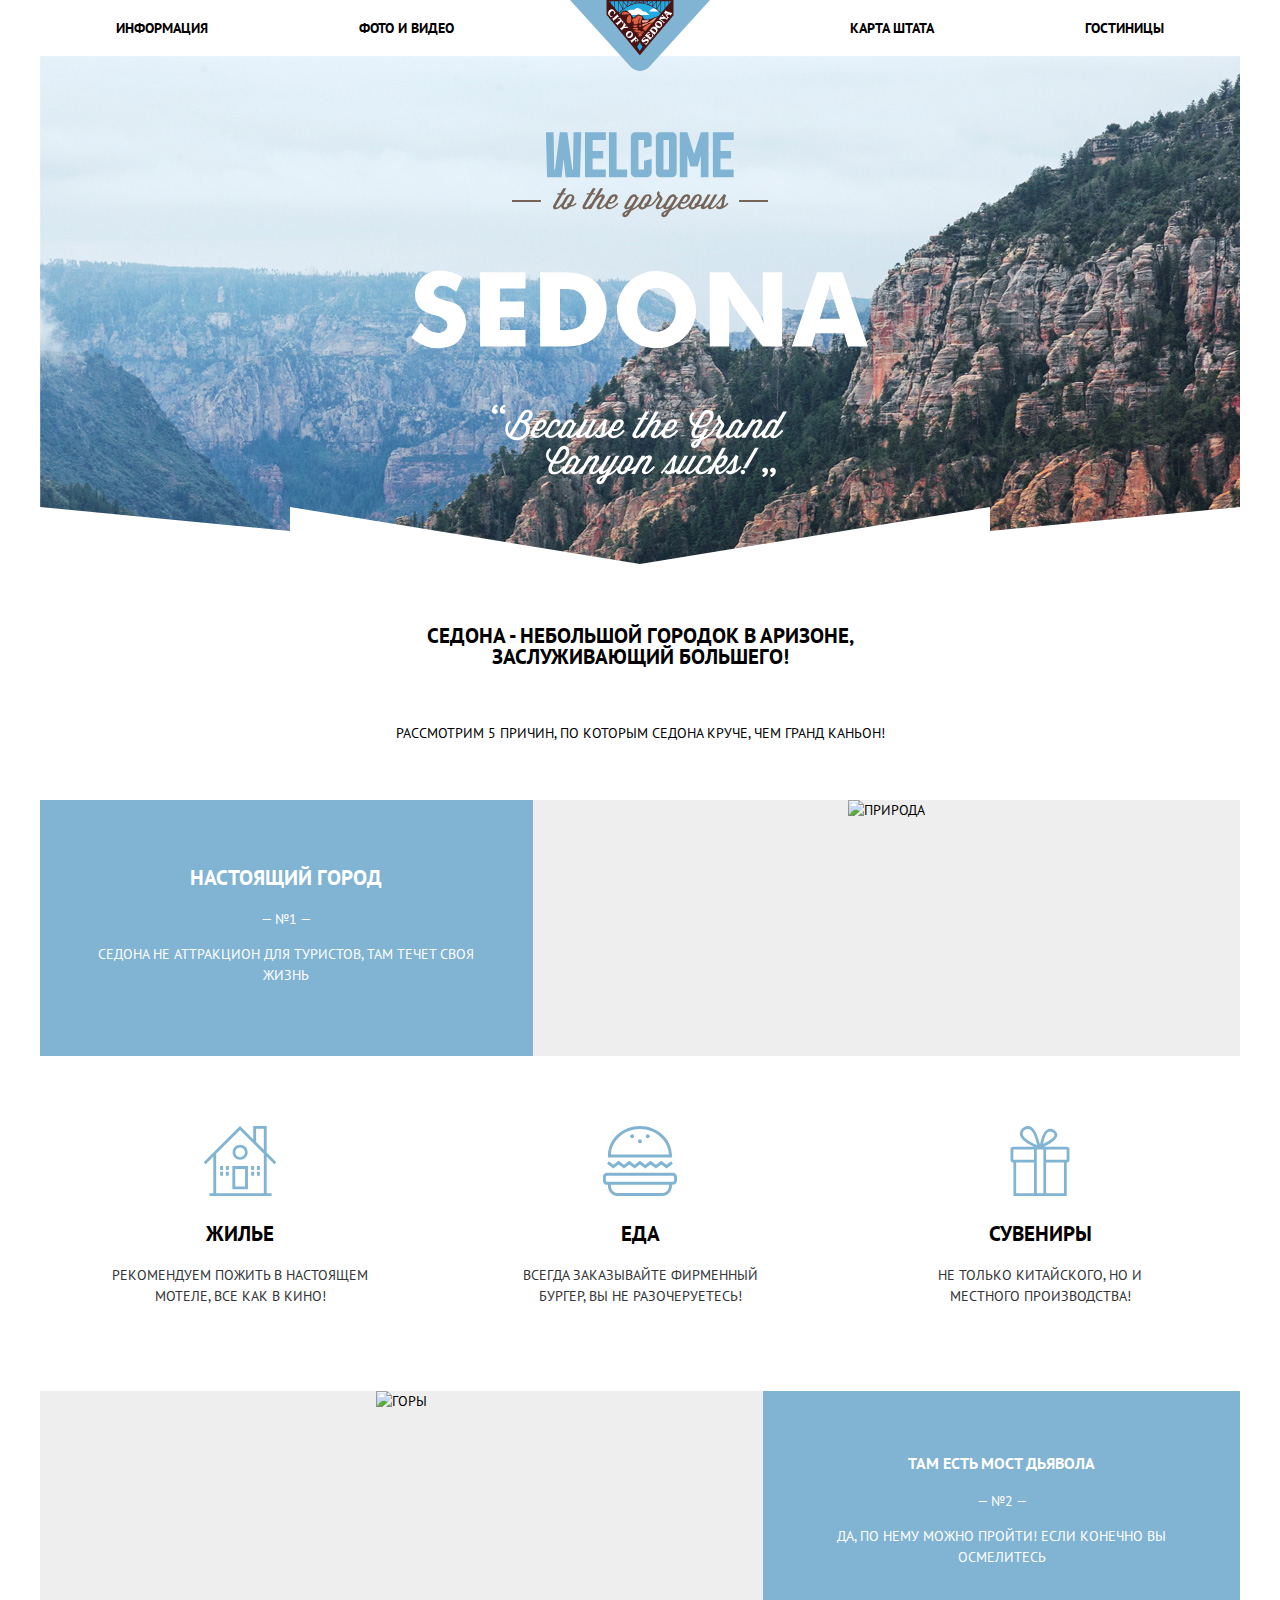
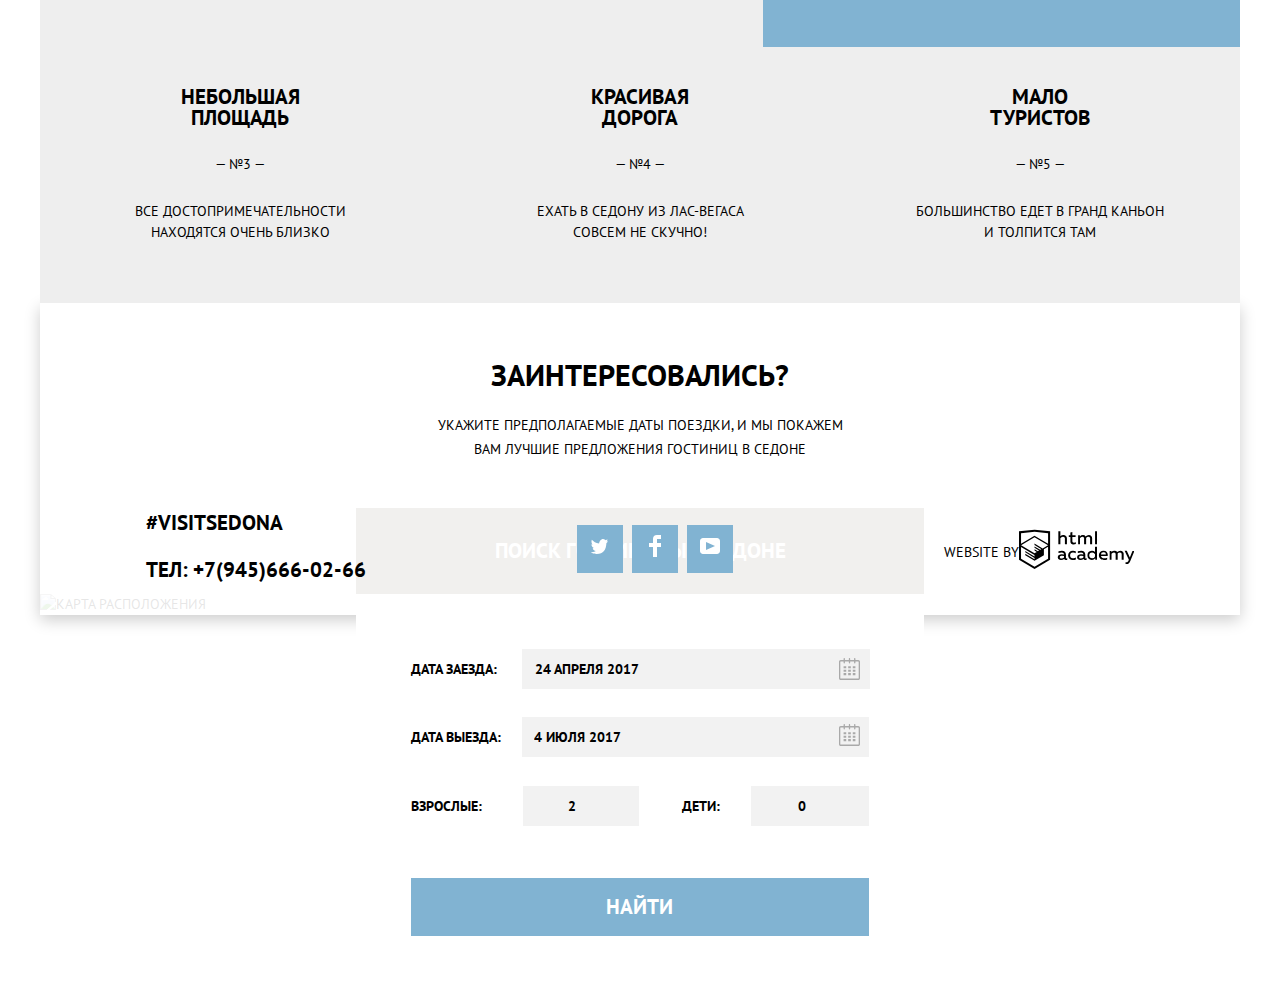
==== commit de05c52c: "Задание 6" ====
--- a/index.html
+++ b/index.html
@@ -12,14 +12,14 @@
   <body>
    <header class="main-header">
     <nav class="main-navigation">
-     <a class="main-header-logo">
-      <img src="img/icons/logo.svg" width="140" height="72" alt="Логотип гостиницы Седона">
+     <a href="index.html" class="main-header-logo">
+      <img src="img/icons/logo.svg" alt="Логотип гостиницы Седона">
      </a>
      <ul class="navigation-list">
        <li class="navigation-list-item"><a href="info.html">Информация</a></li>
        <li class="navigation-list-item"><a href="fotovideo.html">Фото и видео</a></li>
        <li class="navigation-list-item"><a href="map.html">Карта штата</a></li>
-       <li class="navigation-list-item"><a href="hotel.html">Гостиницы</a></li>
+       <li class="navigation-list-item"><a href="catalog.html">Гостиницы</a></li>
      </ul>
     </nav>
    </header>
@@ -27,9 +27,10 @@
      <div class="welcome">
        <div class="welcome-main">
          <div class="welcome-icon">
-           <img src="img/icons/logo-welcome.svg" width="459" height="353" alt="Приветствие">
+           <img src="img/icons/logo-welcome.svg" alt="Приветствие">
          </div>
        </div>
+
        <div class="welcome-line">
          <h1 class="welcome-title">Седона - небольшой городок в Аризоне, заслуживающий большего!</h1>
          <div class="welcome-subtitle">
@@ -40,122 +41,140 @@
       <div class="dignities">
          <div class="dignities-pluses">
            <h3>Настоящий город</h3>
-           <p>№1</p>
-           <p>Cедона не аттракцион для туристов,там течет своя жизнь</p>
+           <p>— №1 —</p>
+           <p>Cедона не аттракцион для туристов, там течет своя жизнь</p>
          </div>
          <div class="dignities-picture">
-           <img src="img/images/1.jpg" width="800" height="256" alt="Природа">
+           <img src="img/images/1.jpg" alt="Природа">
          </div>
        </div>
        <div class="features">
          <div class="features-item">
-           <img src="img/icons/housing.svg" width="20" height="20" alt="Дом"><br>
+           <img src="img/icons/housing.svg" alt="Дом"><br>
            <h3>Жилье</h3>
            <p>Рекомендуем пожить в настоящем мотеле, все как в кино!</p>
          </div>
          <div class="features-item">
-           <img src="img/icons/foods.svg" width="20" height="20" alt="Еда"><br>
+           <img src="img/icons/foods.svg" alt="Еда"><br>
            <h3>Еда</h3>
            <p>Всегда заказывайте фирменный бургер, вы не разочеруетесь!</p>
          </div>
          <div class="features-item">
-           <img src="img/icons/Souvenirs.svg" width="20" height="20" alt="Сувениры"><br>
+           <img src="img/icons/Souvenirs.svg" alt="Сувениры"><br>
            <h3>Сувениры</h3>
            <p>Не только китайского, но и местного производства!</p>
          </div>
        </div>
        <div class="dignities">
          <div class="dignities-picture">
-           <img src="img/images/2.jpg" width="800" height="256" alt="Горы">
+           <img src="img/images/2.jpg" alt="Горы">
          </div>
-         <div class="dignities-pluses">
+         <div class="dignities-pluses-still">
            <h3>Там есть мост дьявола</h3>
-           <p>№2</p>
+           <p>— №2 —</p>
            <p>Да, по нему можно пройти! Если конечно вы осмелитесь</p>
          </div>
        </div>
-       <div class="pluses">
-         <div class="pluse">
-           <h3>Небольшая площать</h3>
-           <p>№3</p>
-           <p>Все достопримечательности находятся очень близко</p>
-         </div>
-         <div class="pluse">
-           <h3>Красивая дорога</h3>
-           <p>№4</p>
-           <p>Ехать в седону из Лас-Вегаса совсем не скучно!</p>
-         </div>
-         <div class="pluse">
-           <h3>Мало туристов</h3>
-           <p>№5</p>
-           <p>Большинство едет в Гранд Каньон и толпится там</p>
-         </div>
-      </div>
-      <div class="interesting">
-        <h3 class="interesting-title" >Заинтересовались?</h3>
-         <div class="interesting-subtitle">Укажите предпологаемые даты поездки, и мы покажем вам лучшие предложения гостиниц в Седоне</div>
-         <div class="interesting-form">
-          <h4 class="interesting-from-hotel">Поиск гостиницы в седоне</h4>
-           <form action="https://echo.htmlacademy.ru" method="post">
-              <label class="interesting-form-wrap">
-                дата заезда
-                <input type="date" name="date-on" value="2017-04-24">
-              </label>
-              <img src="img/icons/calendar.svg" class="calendar" width="21" height="22" alt="Иконка календаря">
-              <label class="interesting-form-wrap">
-                дата выезда
-                <input type="date" name="date-off" value="2017-07-04">
-              </label>
-              <img src="img/icons/calendar.svg" class="calendar" width="21" height="22" alt="Иконка календаря">
-              <div class="adults">
-                взрослые:
-                <button type="button" class="min">-</button>
-                <input type="button" name="number" value="2">
-                <button type="button" class="max">+</button>
+       <div class="gray-box">
+            <ul>
+              <li class="advantages-gray">
+                <h3>Небольшая площадь</h3>
+                <p>— <span class="number">№3</span> —</p>
+                <p>Все достопримечательности находятся очень близко</p>
+              </li>
+              <li class="advantages-gray">
+                <h3>Красивая дорога</h3>
+                <p>— <span class="number">№4</span> —</p>
+                <p>Ехать в седону из лас-вегаса совсем не скучно!</p>
+              </li>
+              <li class="advantages-gray">
+                <h3>Мало туристов</h3>
+                <p>— <span class="number">№5</span> —</p>
+                <p>Большинство едет в гранд каньон и толпится там</p>
+              </li>
+            </ul>
+          </div>
+      <section class="search">
+          <div class="address">
+            <h2>Заинтересовались?</h2>
+            <p>Укажите предполагаемые даты поездки, и мы покажем вам лучшие предложения гостиниц в седоне</p>
+          </div>
+          <div class="map-sedona">
+            <div class="form">
+              <form class="button-search" action="#" method="GET">
+                <input type="button" value="Поиск гостиницы в Седоне">
+              </form>
+              <form class="search-form" action="#" method="GET">
+                <div class="check-in-date">
+                  <label>Дата заезда:
+                    <input type="text" name="check-in" value="24 апреля 2017">
+                  </label>
+                  <svg xmlns="http://www.w3.org/2000/svg" width="21" height="22" viewBox="0 0 21 22">
+                    <path d="M19.251 2.025h-2.845V.648c0-.381-.294-.689-.656-.689-.363 0-.656.308-.656.689v1.377h-3.938V.648c0-.381-.294-.689-.655-.689-.363 0-.657.308-.657.689v1.377H5.906V.648c0-.381-.294-.689-.656-.689-.363 0-.657.308-.657.689v1.377H1.75C.784 2.025 0 2.847 0 3.862v16.302C0 21.179.784 22 1.75 22h17.501c.966 0 1.749-.821 1.749-1.836V3.862c0-1.015-.783-1.837-1.749-1.837zm.437 18.139a.448.448 0 0 1-.437.459H1.75a.45.45 0 0 1-.438-.459V3.862a.45.45 0 0 1 .438-.459h2.844v1.378c0 .381.294.689.657.689.362 0 .656-.308.656-.689V3.403h3.938v1.378c0 .381.294.689.657.689.361 0 .655-.308.655-.689V3.403h3.938v1.378c0 .381.293.689.656.689.362 0 .656-.308.656-.689V3.403h2.845c.241 0 .437.206.437.459v16.302z"/>
+                    <path d="M4.594 8.225h2.625v2.066H4.594zM4.594 11.668h2.625v2.067H4.594zM4.594 15.112h2.625v2.066H4.594zM9.188 15.112h2.625v2.066H9.188zM9.188 11.668h2.625v2.067H9.188zM9.188 8.225h2.625v2.066H9.188zM13.781 15.112h2.625v2.066h-2.625zM13.781 11.668h2.625v2.067h-2.625zM13.781 8.225h2.625v2.066h-2.625z"/>
+                  </svg>
+                </div>
+                <div class="check-out-date">
+                  <label>Дата выезда:
+                    <input type="text" name="check-out" value="4 июля 2017">
+                  </label>
+                  <svg xmlns="http://www.w3.org/2000/svg" width="21" height="22" viewBox="0 0 21 22">
+                    <path d="M19.251 2.025h-2.845V.648c0-.381-.294-.689-.656-.689-.363 0-.656.308-.656.689v1.377h-3.938V.648c0-.381-.294-.689-.655-.689-.363 0-.657.308-.657.689v1.377H5.906V.648c0-.381-.294-.689-.656-.689-.363 0-.657.308-.657.689v1.377H1.75C.784 2.025 0 2.847 0 3.862v16.302C0 21.179.784 22 1.75 22h17.501c.966 0 1.749-.821 1.749-1.836V3.862c0-1.015-.783-1.837-1.749-1.837zm.437 18.139a.448.448 0 0 1-.437.459H1.75a.45.45 0 0 1-.438-.459V3.862a.45.45 0 0 1 .438-.459h2.844v1.378c0 .381.294.689.657.689.362 0 .656-.308.656-.689V3.403h3.938v1.378c0 .381.294.689.657.689.361 0 .655-.308.655-.689V3.403h3.938v1.378c0 .381.293.689.656.689.362 0 .656-.308.656-.689V3.403h2.845c.241 0 .437.206.437.459v16.302z"/>
+                    <path d="M4.594 8.225h2.625v2.066H4.594zM4.594 11.668h2.625v2.067H4.594zM4.594 15.112h2.625v2.066H4.594zM9.188 15.112h2.625v2.066H9.188zM9.188 11.668h2.625v2.067H9.188zM9.188 8.225h2.625v2.066H9.188zM13.781 15.112h2.625v2.066h-2.625zM13.781 11.668h2.625v2.067h-2.625zM13.781 8.225h2.625v2.066h-2.625z"/>
+                  </svg>
+                </div>
+                <div class="number-human">
+                  <div class="adults">
+                    <label>Взрослые:
+                      <input type="number" name="adults" min="0" value="2">
+                    </label>
+                  </div>
+                  <div class="children">
+                    <label>Дети:
+                      <input type="number" name="children" min="0" value="0">
+                    </label>
+                  </div>
+                </div>
+                <div class="button">
+                  <input type="submit" name="search" value="Найти">
+                </div>
+              </form>
+            </div>
+            <div class="maps"><img src="img/images/map.jpg" alt="карта расположения"></div>
+
+            <footer class="footer footer-absolute">
+              <div class="footer-contacts">
+               <a href="#">#visitsedona</a>
+                  <p>Тел: <a href="tel:+7(945)666-02-66">+7(945)666-02-66</a></p>
               </div>
-              <div class="children">
-                дети:
-                <button type="button" class="min">-</button>
-                <input type="button" name="number" value="0">
-                <button type="button" class="max">+</button>
+              <div class="social-networks">
+               <ul class="social-networks-list">
+                 <li class="social-networks-item">
+                   <a class="social-networks-link" href="https://twitter.com/">
+                     <img src="img/icons/twitter.svg" alt="твиттер">
+                   </a>
+                 </li>
+                 <li class="social-networks-item">
+                   <a class="social-networks-link" href="https://facebook.com/">
+                     <img src="img/icons/facebook.svg" alt="фейсбук">
+                   </a>
+                 </li>
+                 <li class="social-networks-item">
+                   <a class="social-networks-link" href="https://youtube.com/">
+                     <img src="img/icons/youtube.svg" alt="ютуб">
+                   </a>
+                 </li>
+               </ul>
+             </div>
+             <div class="footer-col-development">
+               website by
+               <a class="html-academy" href="https://htmlacademy.ru/intensive/htmlcss">
+                 <img src="img/icons/logo-html.svg" alt="Логотип HTMLAcademy">
+               </a>
               </div>
-              <button class="search" type="button">найти</button>
-          </form>
-       </div>
-       <div class="maps">
-          <img src="img/images/map.jpg" width="1200" height="594" alt="карта">
-          <button class="modal-close" type="button">закрыть</button>
-       </div>
-     </div>
-   </main>
-   <footer class="contact-info">
-     <div class="telephone">
-       #VISITSEDONA<br>
-       ТЕЛ. +7 (495) 666 02 66
-     </div>
-     <div class="social-networks">
-       <div class="social-networks-item">
-           <a class="social-networks-link" href="https://twitter.com/">
-             <img src="img/icons/twitter.svg" alt="твиттер">
-           </a>
-         </div>
-         <div class="social-networks-item">
-           <a class="social-networks-link" href="https://facebook.com/">
-             <img src="img/icons/facebook.svg" alt="фейсбук">
-           </a>
-         </div>
-         <div class="social-networks-item">
-           <a class="social-networks-link" href="https://youtube.com/">
-             <img src="img/icons/youtube.svg" alt="ютуб">
-           </a>
-        </div>
-     </div>
-     <div class="logo">
-       website by
-       <a class="html-academy" href="https://htmlacademy.ru/intensive/htmlcss">
-         <img src="img/icons/logo-html.svg" width="115" height="41" alt="Логотип HTMLAcademy">
-       </a>
-      </div>
-   </footer>
+           </footer>
+          </div>
+        </section>
+    </main>
   </body>
 </html>
--- a/css/style.css
+++ b/css/style.css
@@ -1,35 +1,86 @@
+@font-face {
+  font-family: 'PT Sans';
+  font-style: normal;
+  font-weight: 400;
+  src: url('../fonts/pt-sans-v11-latin_cyrillic-regular.eot'); /* IE9 Compat Modes */
+  src: local('PT Sans'), local('PTSans-Regular'),
+  url('../fonts/pt-sans-v11-latin_cyrillic-regular.eot?#iefix') format('embedded-opentype'), /* IE6-IE8 */
+  url('../fonts/pt-sans-v11-latin_cyrillic-regular.woff2') format('woff2'), /* Super Modern Browsers */
+  url('../fonts/pt-sans-v11-latin_cyrillic-regular.woff') format('woff'), /* Modern Browsers */
+  url('../fonts/pt-sans-v11-latin_cyrillic-regular.ttf') format('truetype'), /* Safari, Android, iOS */
+  url('../fonts/pt-sans-v11-latin_cyrillic-regular.svg#PTSans') format('svg'); /* Legacy iOS */
+}
+
+@font-face {
+  font-family: 'PT Sans';
+  font-style: normal;
+  font-weight: 700;
+  src: url('../fonts/pt-sans-v11-latin_cyrillic-700.eot'); /* IE9 Compat Modes */
+  src: local('PT Sans Bold'), local('PTSans-Bold'),
+  url('../fonts/pt-sans-v11-latin_cyrillic-700.eot?#iefix') format('embedded-opentype'), /* IE6-IE8 */
+  url('../fonts/pt-sans-v11-latin_cyrillic-700.woff2') format('woff2'), /* Super Modern Browsers */
+  url('../fonts/pt-sans-v11-latin_cyrillic-700.woff') format('woff'), /* Modern Browsers */
+  url('../fonts/pt-sans-v11-latin_cyrillic-700.ttf') format('truetype'), /* Safari, Android, iOS */
+  url('../fonts/pt-sans-v11-latin_cyrillic-700.svg#PTSans') format('svg'); /* Legacy iOS */
+}
+
+html {
+  box-sizing: border-box;
+}
+
+
+.hidden {
+  display: none;
+}
+
 body {
-  margin: 0;
-  padding: 0;
-  font-family: 'PT Sans', sans-serif;
+  width: 1200px;
+  margin: 0 auto;
+  padding: 0;
+  font-family: "PT Sans", Arial, sans-serif;
   font-size: 14px;
   line-height: 21px;
-  font-weight: bold;
-  color: #000000;
+  font-weight: normal;
+  color: #000;
   text-transform: uppercase;
 }
 
 a {
   text-decoration: none;
+  color: black;
 }
 
 .welcome {
   text-align: center;
-}
+  }
 
 .welcome-main {
+  padding-top: 76px;
+  padding-bottom: 79px;
   background-color: #fff;
-  background-image: url("../img/others/intro-mask.svg"), url("../img/background/background-photo.jpg");
-  background-position: bottom  center, top center;
+  background-image: url("../img/others/intro-mask.svg"),
+                    url("../img/background/background-photo.jpg");
+  background-position: bottom -2px center, top center;
   background-repeat: no-repeat, no-repeat;
+  margin-bottom: 61px;
+}
+
+.welcome-icon {
+  width: 459px;
+  height: 353px;
+  margin-left: auto;
+  margin-right: auto;
 }
 
 .welcome-title {
   font-size: 21px;
+  margin: 0 360px;
+  margin-bottom: 56px;
 }
 
 .welcome-subtitle {
   font-weight: normal;
+  margin-bottom: 56px;
 }
 
 .interesting-title {
@@ -45,6 +96,12 @@
   font-weight: normal;
 }
 
+.dignities {
+  background-color: #eeeeee;
+  text-align: center;
+  display: flex;
+}
+
 .dignities-pluses h3 {
   font-size: 21px;
 }
@@ -54,17 +111,43 @@
   font-weight: normal;
   background-color: #81b3d2;
   color: #ffffff;
-}
-
-.dignities {
-  background-color: #eeeeee;
-  text-align: center;
-}
-
+  padding: 46px 58px 56px 58px;
+
+}
+
+.dignities-picture {
+  display: inline;
+  width: 800px;
+  height: 256px;
+}
+
+.dignities-pluses-still {
+  text-align: center;
+  font-weight: normal;
+  background-color: #81b3d2;
+  color: #ffffff;
+  padding: 46px 48px 56px 48px;
+}
+
+.features {
+  display: flex;
+  align-items: baseline;
+  margin: 0;
+  padding: 0;
+  width: 1200px;
+  background-color: #ffffff;
+}
 
 .features-item {
   background: #ffffff;
   text-align: center;
+  width: 400px;
+  padding: 70px;
+}
+
+.features-item img {
+   width: 74px;
+   height: 70px;
 }
 
 .features-item h3 {
@@ -76,46 +159,249 @@
   font-weight: normal;
 }
 
-.pluses {
-  text-align: center;
+.gray-box ul {
+  display: flex;
+  padding: 0;
+  margin: 0;
+  width: 1200px;
+}
+
+.advantages-gray {
+  text-align: center;
+  color: #000000;
+  padding: 0;
+  width: 400px;
   background-color: #eeeeee;
 }
 
-.pluses h3{
-  font-size: 21px;
-}
-
-.pluses p{
-  font-weight: normal;
-  color: #333333;
-}
-
-.interesting-from-hotel {
+.advantages-gray h3 {
+  font-size: 21px;
+  text-align: center;
+  padding: 0;
+  padding-top: 39px;
+  padding-left: 124px;
+  padding-right: 124px;
+  margin: 0;
+  margin-bottom: 26px;
+}
+
+.advantages-gray p:first-of-type {
+  padding: 0;
+  margin: 0;
+  margin-bottom: 26px;
+}
+
+.advantages-gray p:last-of-type {
+  padding: 0;
+  padding-left: 71px;
+  padding-right: 71px;
+  padding-bottom: 60px;
+  margin: 0;
+}
+
+.search {
+  width: 1200px;
+  margin-left: auto;
+  margin-right: auto;
+  box-shadow: 0px 5px 15px 0 rgba(0, 1, 1, 0.2);
+}
+
+.address {
+  display: flex;
+  flex-direction: column;
+  padding: 0;
+  margin: 0;
+  width: 1200px;
+  background-color: #ffffff;
+}
+
+.address h2 {
+  font-size: 30px;
+  line-height: 36px;
+  text-align: center;
+  color: #000000;
+  padding: 0;
+  padding-top: 54px;
+  margin: 0;
+  margin-bottom: 20px;
+}
+
+.address p {
+  line-height: 24px;
+  text-align: center;
+  padding: 0;
+  padding-left: 383px;
+  padding-right: 383px;
+  margin: 0;
+  margin-bottom: 133px;
+}
+
+.form {
+  display: flex;
+  flex-direction: column;
+  align-items: center;
+  padding: 0;
+  padding-bottom: 55px;
+  margin: 0;
+  width: 568px;
+  background-color: #ffffff;
+  position: absolute;
+  top: -86px;
+  left: 50%;
+  transform: translateX(-50%)
+}
+
+.button-search input[type="button"] {
+  -webkit-appearance: none;
+  font: inherit;
+  font-size: 21px;
+  font-weight: bold;
+  line-height: 26px;
+  text-transform: uppercase;
+  text-align: center;
+  color: #ffffff;
   background-color: #766357;
-  font-size: 21px;
+  width: 568px;
+  padding: 0;
+  padding-top: 30px;
+  padding-bottom: 30px;
+  text-align: center;
+  border: none;
+}
+
+.button-search input[type="button"]:hover {
+  background-color: #604e43;
+  border: none;
+}
+
+.button-search input[type="button"]:active {
+  color: rgba(255, 255, 255, 0.3);
+  background-color: #503e33;
+  border: none;
+}
+
+.search-form input[type="text"],
+.search-form input[type="number"],
+.search-form label {
+  font: inherit;
+  font-size: 14px;
+  font-weight: bold;
   line-height: 26px;
+  text-transform: uppercase;
+  color: #000000;
+  height: 38px;
+}
+
+.check-in-date svg {
+  position: absolute;
+  top: 150px;
+  right: 64px;
+  fill: #a9a9a9;
+}
+
+.check-in-date {
+  padding-top: 55px;
+  text-align: center;
+  margin-bottom: 28px;
+}
+
+.check-in-date input[type="text"] {
+  padding-left: 13px;
+  margin-left: 21px;
+}
+
+.check-out-date {
+  text-align: center;
+  margin-bottom: 29px;
+}
+
+.check-out-date svg {
+  position: absolute;
+  top: 216px;
+  right: 64px;
+  fill: #a9a9a9;
+}
+
+.check-out-date input[type="text"] {
+  padding-left: 12px;
+  margin-left: 17px;
+}
+
+.number-human {
+  display: flex;
+  justify-content: space-between;
+  padding: 0;
+  margin: 0;
+  width: 458px;
+  margin-bottom: 52px;
+}
+
+.adults input[type="number"] {
+  padding-left: 0;
+  margin-left: 37px;
+}
+
+.children input[type="number"] {
+  margin-left: 27px;
+}
+
+.search-form input[type="text"] {
+  background-color: #f2f2f2;
+  border: 0;
+  width: 333px;
+}
+
+.search-form input[type="number"] {
+  text-align: center;
+  background-color: #f2f2f2;
+  border: 0;
+  width: 114px;
+}
+
+.search-form input[type="text"]:hover,
+.search-form input[type="number"]:hover {
+  background-color: #ebebeb;
+}
+
+.search-form input[type="text"]:focus,
+.search-form input[type="number"]:focus {
+  background-color: #ffffff;
+}
+
+.search-form input[type="submit"] {
+  -webkit-appearance: none;
+  font: inherit;
+  font-size: 21px;
+  font-weight: bold;
+  line-height: 26px;
+  text-transform: uppercase;
+  text-align: center;
   color: #ffffff;
-}
-
-.interesting-form {
-  font-height: 26px;
-}
-
-.search {
-  font-size: 21px;
-  line-height: 26px;
   background-color: #81b3d2;
-}
-
-
-
-
-.inner-page {
-  background-image: url("img/background/filter-background.jpg");
-}
-
-.criteria {
-  visibility: hidden;
+  width: 458px;
+  padding-top: 16px;
+  padding-bottom: 16px;
+  border: none;
+}
+
+.search-form input[type="submit"]:hover {
+  background-color: #669ec0;
+  border: none;
+}
+
+.search-form input[type="submit"]:active {
+  color: rgba(255, 255, 255, 0.3);
+  background-color: #5496bd;
+  border: none;
+}
+
+.maps {
+  width: auto;
+}
+
+.maps img {
+  width: 1200;
+  height: 593;
 }
 
 .main-filter {
@@ -124,11 +410,36 @@
   background-color: #fff;
   background-image: url("../img/background/filter-background.jpg");
   background-position: center;
-  background-repeat: no-repeat,;
+  background-repeat: no-repeat;
+}
+
+.filter-row {
+  display: flex;
+  margin-left: 72px;
 }
 
 .filter-title {
-  font-size: 16px;
+    font-size: 16px;
+    margin-bottom: 28px;
+    font-weight: bold;
+}
+
+.checkbox {
+  margin-bottom: 28px;
+}
+
+.checkbox-last {
+  margin-bottom: 0;
+}
+
+.filter-col-parameters {
+  margin-top: 31px;
+  margin-bottom: 31px;
+  margin-right: 115px;
+}
+
+.filter-row {
+  display: flex;
 }
 
 .sort-total {
@@ -136,8 +447,61 @@
   line-height: 26px;
 }
 
-.sort {
-  background-color: #ffffff;
+.sorting {
+  display: flex;
+}
+
+.sorting-list {
+  display: flex;
+  pading: 0;
+  margin-top: 31px;
+  margin-bottom: 33px;
+  list-style: none;
+  margin-right: 49px;
+}
+
+.sorting-found {
+  font-size: 21px;
+  line-height: 26px;
+  font-weight: bold;
+  margin-left: 72px;
+  margin-top: 31px;
+  margin-bottom: 33px;
+}
+
+.sorting li {
+  margin-right: 33px;
+  font-size: 12px;
+  line-height: 18px;
+}
+
+.sorting-item a {
+  color: rgba(0, 0, 0, 0.3);
+  border-bottom: 1px dashed #81b3d2;
+}
+
+.sorting-item-current a {
+  color: #81b3d2;
+  border-bottom: none;
+}
+
+.sorting-arrows {
+  display: flex;
+  align-items: center;
+  border: none;
+  background-color: transparent;
+  margin-left: auto;
+  padding-right: 73px;
+}
+
+.filter-col-slider {
+  display: flex;
+  flex-direction: column;
+  margin-top: 31px;
+  margin-bottom: 31px;
+  margin-left: auto;
+  padding-right: 183px;
+
 }
 
 .sort-col-nav {
@@ -154,44 +518,84 @@
   color: #81b3d2;
 }
 
-h2 {
-  visibility: hidden;
-}
-
-main {
-  background-color: #ffffff;
-}
-
-ul {
+
+.catalog-list {
+  padding: 0;
+  margin: 0;
+  background-color: #fefefe;
   list-style: none;
 }
 
-.hotels h4 {
+li {
+  list-style: none;
+}
+
+.catalog-item {
+  padding: 30px 72px;
+  border-top: 1px solid #e5e5e5;
+}
+
+.catalog-item:last-child {
+  border-bottom: 1px solid #e5e5e5;
+}
+
+.catalog-row {
+  display: flex;
+  align-items: flex-start;
+}
+
+.catalog-col-image {
+  flex: block;
+}
+
+.catalog-col-content {
+  font-size: 14px;
+  line-height: 21px;
+  margin-left: 30px;
+}
+
+.catalog-col-content h4 {
   font-size: 21px;
   line-height: 26px;
-  text-align: left;
-  color: #000000;
-}
-
-.hotels a {
-  color: #000000;
-  text-align: left;
-}
-
-.price {
-  color: #333333;
-  font-weight: normal;
-}
-
-.rating {
+  font-weight: bold;
+  margin: 0;
+}
+
+.catalog-title {
+  margin-bottom: 6px;
+}
+
+.catalog-stars img {
+  width: 18px;
+  height: 17px;
+}
+
+.catalog-image img {
+  width: 135px;
+  height: 90px;
+}
+
+.catalog-type {
+  display: inline-block;
+  min-width: 106px;
+  margin-bottom: 6px;
+}
+
+.catalog-col-rating {
+  margin-left: auto;
+
+}
+
+.catalog-stars-remark {
   color: #666666;
   background-color: #f2f2f2;
   text-align: center;
   font-weight: normal;
-}
-
-.stars {
-  text-align: right;
+
+}
+
+.catalog-stars {
+  margin-bottom: 47px;
 }
 
 .btn {
@@ -201,8 +605,13 @@
   color: #fff;
   text-transform: uppercase;
   background-color: #81b3d2;
+  font-weight: bold;
 }
 
 .btn-brown {
   background-color: #766357;
 }
+
+.map-sedona {
+  position: relative;
+}
--- a/css/footer.css
+++ b/css/footer.css
@@ -1,19 +1,69 @@
-.telephone {
+.footer {
+  display: flex;
+  justify-content: space-around;
+  background-color: rgba(255, 255, 255, 0.9);
+  font-weight: bold;
+  height: 125px;
+  vertical-align: middle;
+  width: 1200px;
+}
+
+.footer-absolute {
+  position: absolute;
+  left: 0;
+  bottom: 0;
+  right: 0;
+}
+
+.footer-contacts {
   font-size: 21px;
   line-height: 26px;
-  text-align: left;
+  padding-top: 20px;
 }
 
-.logo {
-  line-height: 21px;
+.footer-col-development {
+  display: flex;
+  justify-content: center;
+  align-items: center;
   font-weight: normal;
-  vertical-align: middle;
 }
 
-footer {
-  background-color: #f2f2f2;
+.footer-col-development img {
+   width: 115px;
+   height: 41px;
 }
 
 .contact-information {
-  background-color: #fff;
+  display: flex;
+  justify-content: space-around;
+  background-color: red;
+  height: 120px;
 }
+
+.social-networks {
+  display: flex;
+  justify-content: space-around;
+  padding: 0;
+  margin: 0;
+}
+
+.social-networks ul {
+  display: flex;
+  flex-wrap: wrap;
+  width: 156px;
+  justify-content: space-between;
+  padding: 0;
+  margin: 0;
+  margin-top: 35px;
+  margin-left: auto;
+  margin-right: auto;
+}
+
+.social-networks-item {
+  display: flex;
+  justify-content: center;
+  align-items: center;
+  width: 46px;
+  height: 48px;
+  background-color: #81b3d2;
+}
--- a/css/header.css
+++ b/css/header.css
@@ -4,14 +4,47 @@
 }
 
 .navigation-list {
-  list-style: none;
+    display: flex;
+    top: 0;
+    left: 50%;
+    z-index: 1;
+    justify-content: space-around;
+    padding: 0;
+    margin: 0;
+    width: 1200px;
+    background-color: #ffffff;
+    list-style: none;
+    padding-top: 15px;
+    padding-bottom: 15px;
 }
 
 .navigation-list a {
+  line-height: 26px;
   color: #000000;
+  font-weight: bold;
+
 }
 
-.navigation-list a:hover,
-.navigation-list a:focus {
-   background-color: #555555;
+.navigation-list a:hover {
+  color: #81b3d2;
 }
+
+.navigation-list a:active {
+   color: rgba(0, 0, 0, 0.3);
+}
+
+.main-header-logo {
+  position: absolute;
+  left: 50%;
+  margin-left: -70px;
+  width: 140px;
+  height: 72px;
+  z-index: 2;
+}
+
+.navigation-list li:nth-child(2) {
+    margin-right: 122px;
+}
+.navigation-list li:nth-child(3) {
+    margin-left: 122px;
+}
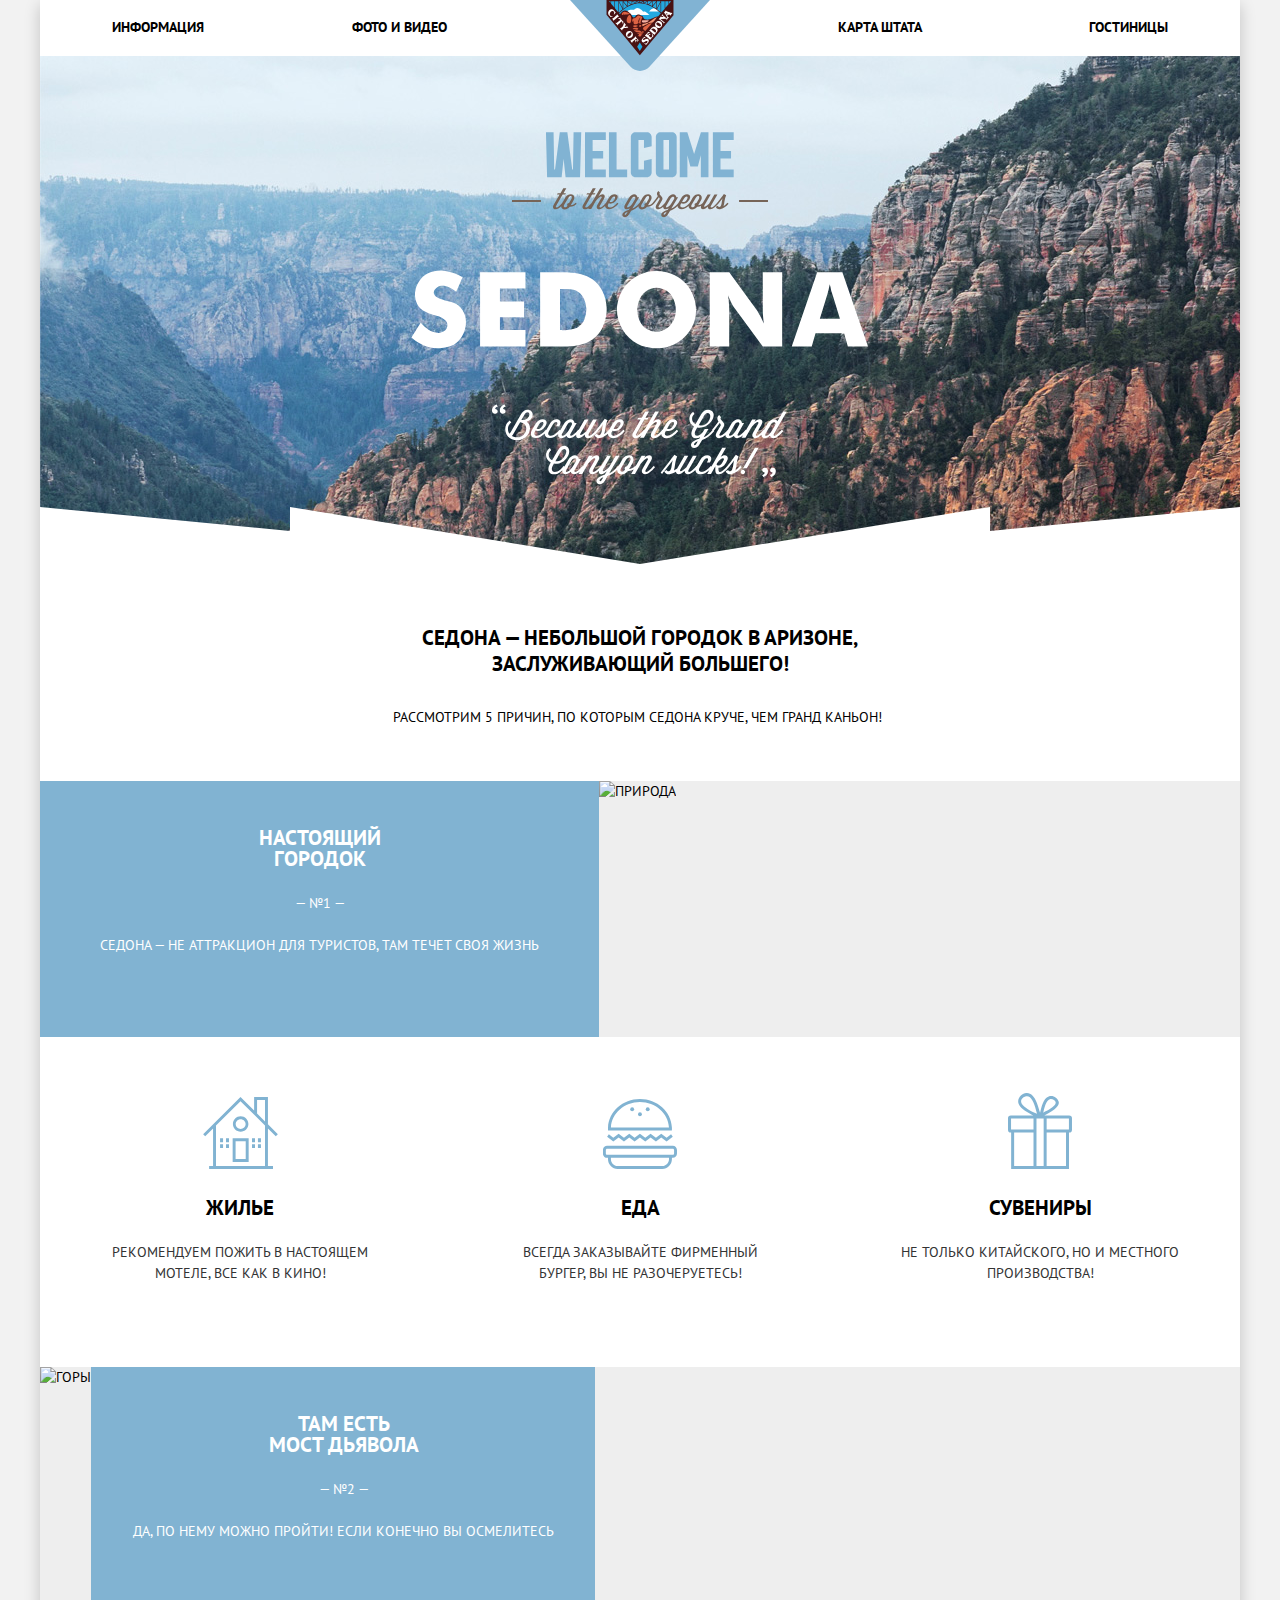
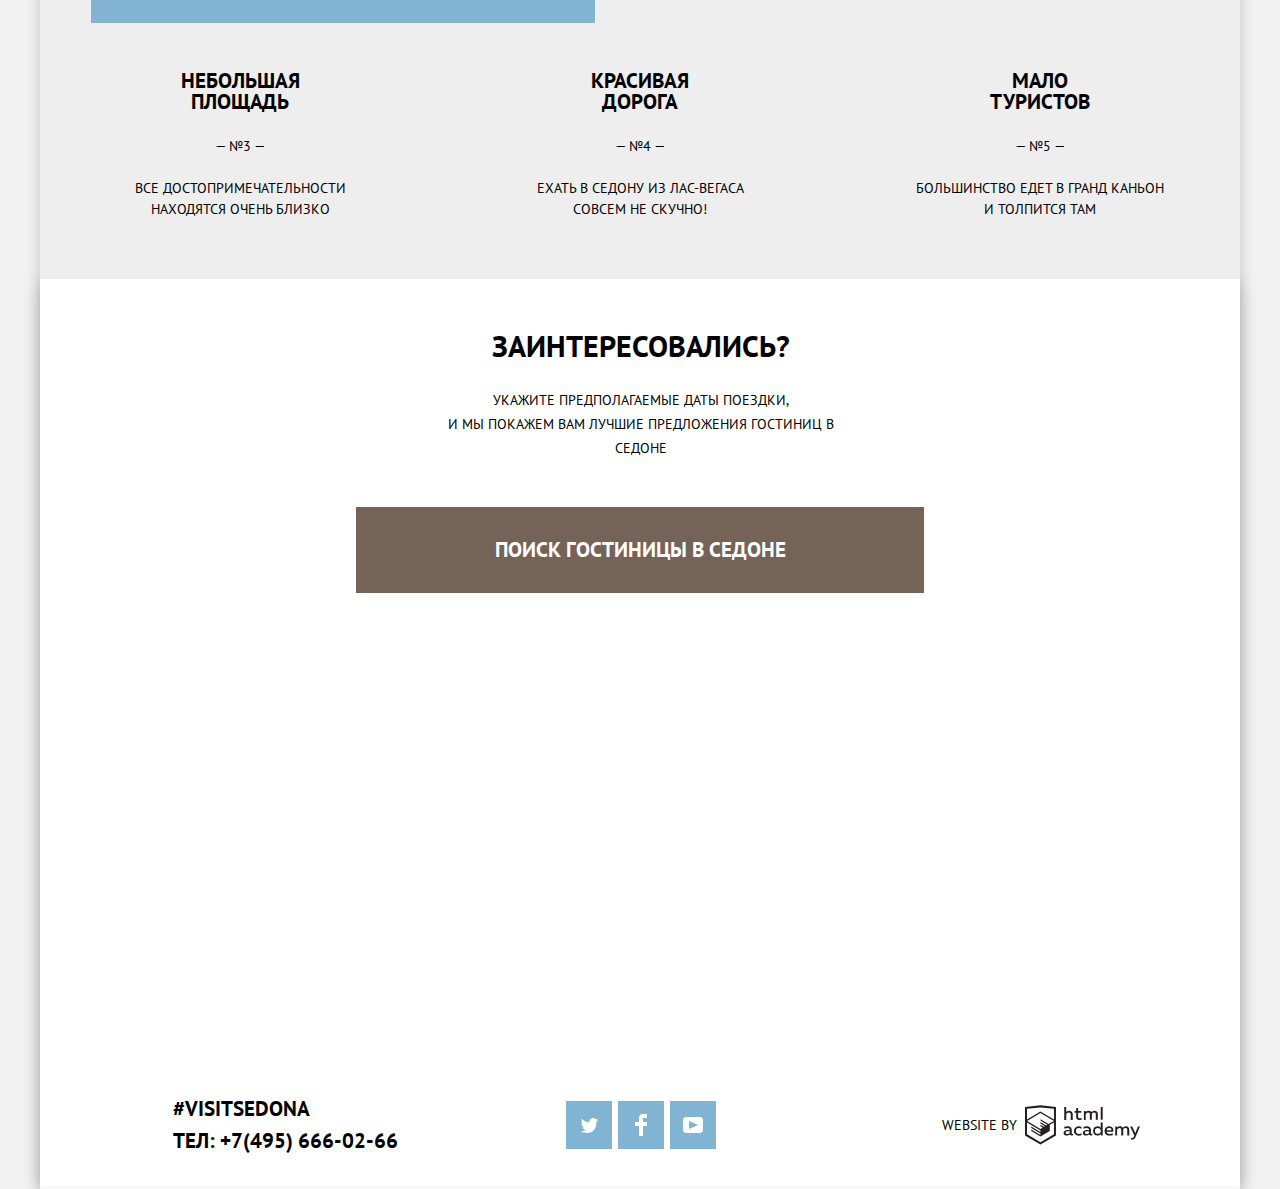
==== commit b693ec35: "На проверку." ====
--- a/index.html
+++ b/index.html
@@ -1,180 +1,222 @@
 <!DOCTYPE html>
 <html lang="ru">
-  <head>
-    <meta charset="utf-8">
-    <title>Гостиница Седона</title>
-    <link href="https://fonts.googleapis.com/css?family=PT+Sans:400,700&display=swap&subset=cyrillic" rel="stylesheet">
-    <link href="css/normalize.css" rel="stylesheet">
-    <link href="css/style.css" rel="stylesheet">
-    <link href="css/footer.css" rel="stylesheet">
-    <link href="css/header.css" rel="stylesheet">
-  </head>
-  <body>
-   <header class="main-header">
+<head>
+  <meta charset="utf-8">
+  <title>Гостиница Седона</title>
+  <link href="https://fonts.googleapis.com/css?family=PT+Sans:400,700&display=swap&subset=cyrillic" rel="stylesheet">
+  <link href="css/normalize.css" rel="stylesheet">
+  <link href="css/style.css" rel="stylesheet">
+  <link href="css/footer.css" rel="stylesheet">
+  <link href="css/header.css" rel="stylesheet">
+</head>
+<body>
+<div class="body-container">
+  <header class="main-header">
     <nav class="main-navigation">
-     <a href="index.html" class="main-header-logo">
-      <img src="img/icons/logo.svg" alt="Логотип гостиницы Седона">
-     </a>
-     <ul class="navigation-list">
-       <li class="navigation-list-item"><a href="info.html">Информация</a></li>
-       <li class="navigation-list-item"><a href="fotovideo.html">Фото и видео</a></li>
-       <li class="navigation-list-item"><a href="map.html">Карта штата</a></li>
-       <li class="navigation-list-item"><a href="catalog.html">Гостиницы</a></li>
-     </ul>
+      <a href="index.html" class="main-header-logo">
+        <img src="img/icons/logo.svg" alt="Логотип гостиницы Седона">
+      </a>
+      <ul class="navigation-list">
+        <li class="navigation-list-item"><a href="info.html">Информация</a></li>
+        <li class="navigation-list-item"><a href="fotovideo.html">Фото и видео</a></li>
+        <li class="navigation-list-item"><a href="map.html">Карта штата</a></li>
+        <li class="navigation-list-item"><a href="catalog.html">Гостиницы</a></li>
+      </ul>
     </nav>
-   </header>
-   <main>
-     <div class="welcome">
-       <div class="welcome-main">
-         <div class="welcome-icon">
-           <img src="img/icons/logo-welcome.svg" alt="Приветствие">
-         </div>
-       </div>
-
-       <div class="welcome-line">
-         <h1 class="welcome-title">Седона - небольшой городок в Аризоне, заслуживающий большего!</h1>
-         <div class="welcome-subtitle">
-           <p>Рассмотрим 5 причин, по которым седона круче, чем ГРАНД КАНЬОН!</p>
-         </div>
-       </div>
-      </div>
-      <div class="dignities">
-         <div class="dignities-pluses">
-           <h3>Настоящий город</h3>
-           <p>— №1 —</p>
-           <p>Cедона не аттракцион для туристов, там течет своя жизнь</p>
-         </div>
-         <div class="dignities-picture">
-           <img src="img/images/1.jpg" alt="Природа">
-         </div>
-       </div>
-       <div class="features">
-         <div class="features-item">
-           <img src="img/icons/housing.svg" alt="Дом"><br>
-           <h3>Жилье</h3>
-           <p>Рекомендуем пожить в настоящем мотеле, все как в кино!</p>
-         </div>
-         <div class="features-item">
-           <img src="img/icons/foods.svg" alt="Еда"><br>
-           <h3>Еда</h3>
-           <p>Всегда заказывайте фирменный бургер, вы не разочеруетесь!</p>
-         </div>
-         <div class="features-item">
-           <img src="img/icons/Souvenirs.svg" alt="Сувениры"><br>
-           <h3>Сувениры</h3>
-           <p>Не только китайского, но и местного производства!</p>
-         </div>
-       </div>
-       <div class="dignities">
-         <div class="dignities-picture">
-           <img src="img/images/2.jpg" alt="Горы">
-         </div>
-         <div class="dignities-pluses-still">
-           <h3>Там есть мост дьявола</h3>
-           <p>— №2 —</p>
-           <p>Да, по нему можно пройти! Если конечно вы осмелитесь</p>
-         </div>
-       </div>
-       <div class="gray-box">
-            <ul>
-              <li class="advantages-gray">
-                <h3>Небольшая площадь</h3>
-                <p>— <span class="number">№3</span> —</p>
-                <p>Все достопримечательности находятся очень близко</p>
-              </li>
-              <li class="advantages-gray">
-                <h3>Красивая дорога</h3>
-                <p>— <span class="number">№4</span> —</p>
-                <p>Ехать в седону из лас-вегаса совсем не скучно!</p>
-              </li>
-              <li class="advantages-gray">
-                <h3>Мало туристов</h3>
-                <p>— <span class="number">№5</span> —</p>
-                <p>Большинство едет в гранд каньон и толпится там</p>
-              </li>
-            </ul>
+  </header>
+  <main>
+    <h1 class="visually-hidden">Седона</h1>
+    <div class="welcome">
+      <div class="welcome-main">
+        <div class="welcome-icon">
+          <img src="img/icons/logo-welcome.svg" alt="Приветствие">
+        </div>
+      </div>
+      <div class="welcome-line">
+        <h1 class="welcome-title">Седона — небольшой городок в Аризоне, заслуживающий большего!</h1>
+        <div class="welcome-subtitle">
+          <p>Рассмотрим 5 причин, по которым седона круче, чем ГРАНД КАНЬОН!</p>
+        </div>
+      </div>
+    </div>
+    <div class="dignities">
+      <div class="dignities-pluses">
+        <h3>Настоящий<br> городок</h3>
+        <p>— №1 —</p>
+        <p>Cедона — не аттракцион для туристов, там течет своя жизнь</p>
+      </div>
+      <div class="dignities-picture">
+        <img src="img/images/1.jpg" alt="Природа">
+      </div>
+    </div>
+    <div class="features">
+      <div class="features-item">
+        <div class="features-icon features-icon-house">Иконка дома</div>
+        <h3>Жилье</h3>
+        <p>Рекомендуем пожить в настоящем мотеле, все как в кино!</p>
+      </div>
+      <div class="features-item">
+        <div class="features-icon features-icon-food">Иконка еды</div>
+        <h3>Еда</h3>
+        <p>Всегда заказывайте фирменный бургер, вы не разочеруетесь!</p>
+      </div>
+      <div class="features-item">
+        <div class="features-icon features-icon-gift">Иконка подарка</div>
+        <h3>Сувениры</h3>
+        <p>Не только китайского, но и местного производства!</p>
+      </div>
+    </div>
+    <div class="dignities">
+      <div class="dignities-picture">
+        <img src="img/images/2.jpg" alt="Горы">
+      </div>
+      <div class="dignities-pluses dignities-pluses-still">
+        <h3>Там есть<br> мост дьявола</h3>
+        <p>— №2 —</p>
+        <p>Да, по нему можно пройти! Если конечно вы осмелитесь</p>
+      </div>
+    </div>
+    <div class="gray-box">
+      <ul>
+        <li class="advantages-gray">
+          <h3>Небольшая площадь</h3>
+          <p>— <span class="number">№3</span> —</p>
+          <p>Все достопримечательности находятся очень близко</p>
+        </li>
+        <li class="advantages-gray">
+          <h3>Красивая дорога</h3>
+          <p>— <span class="number">№4</span> —</p>
+          <p>Ехать в седону из лас-вегаса совсем не скучно!</p>
+        </li>
+        <li class="advantages-gray">
+          <h3>Мало туристов</h3>
+          <p>— <span class="number">№5</span> —</p>
+          <p>Большинство едет в гранд каньон и толпится там</p>
+        </li>
+      </ul>
+    </div>
+    <section class="search">
+      <div class="address">
+        <h2>Заинтересовались?</h2>
+        <p>Укажите предполагаемые даты поездки,<br>
+          и мы покажем вам лучшие предложения гостиниц в Седоне</p>
+      </div>
+      <div class="map-sedona">
+        <div class="form">
+          <button class="search-form-display" type="button">Поиск гостиницы в Седоне</button>
+          <form class="search-form visually-hidden" action="https://echo.htmlacademy.ru" method="post">
+            <div class="check-in-date">
+              <label>
+                <span class="check-in-date-name">Дата заезда:</span>
+                <input type="text" name="check-in" value="" placeholder="24 апреля 2017" required autocomplete="off">
+                <span class="check-in-date-icon">
+                      <svg xmlns="http://www.w3.org/2000/svg" width="21" height="22" viewBox="0 0 21 22">
+                        <path
+                          d="M19.251 2.025h-2.845V.648c0-.381-.294-.689-.656-.689-.363 0-.656.308-.656.689v1.377h-3.938V.648c0-.381-.294-.689-.655-.689-.363 0-.657.308-.657.689v1.377H5.906V.648c0-.381-.294-.689-.656-.689-.363 0-.657.308-.657.689v1.377H1.75C.784 2.025 0 2.847 0 3.862v16.302C0 21.179.784 22 1.75 22h17.501c.966 0 1.749-.821 1.749-1.836V3.862c0-1.015-.783-1.837-1.749-1.837zm.437 18.139a.448.448 0 0 1-.437.459H1.75a.45.45 0 0 1-.438-.459V3.862a.45.45 0 0 1 .438-.459h2.844v1.378c0 .381.294.689.657.689.362 0 .656-.308.656-.689V3.403h3.938v1.378c0 .381.294.689.657.689.361 0 .655-.308.655-.689V3.403h3.938v1.378c0 .381.293.689.656.689.362 0 .656-.308.656-.689V3.403h2.845c.241 0 .437.206.437.459v16.302z"/>
+                        <path
+                          d="M4.594 8.225h2.625v2.066H4.594zM4.594 11.668h2.625v2.067H4.594zM4.594 15.112h2.625v2.066H4.594zM9.188 15.112h2.625v2.066H9.188zM9.188 11.668h2.625v2.067H9.188zM9.188 8.225h2.625v2.066H9.188zM13.781 15.112h2.625v2.066h-2.625zM13.781 11.668h2.625v2.067h-2.625zM13.781 8.225h2.625v2.066h-2.625z"/>
+                      </svg>
+                    </span>
+              </label>
+            </div>
+            <div class="check-in-date">
+              <label>
+                <span class="check-in-date-name">Дата выезда:</span>
+                <input type="text" name="check-out" value="" placeholder="4 июля 2017" required autocomplete="off">
+                <span class="check-in-date-icon">
+                      <svg xmlns="http://www.w3.org/2000/svg" width="21" height="22" viewBox="0 0 21 22">
+                        <path
+                          d="M19.251 2.025h-2.845V.648c0-.381-.294-.689-.656-.689-.363 0-.656.308-.656.689v1.377h-3.938V.648c0-.381-.294-.689-.655-.689-.363 0-.657.308-.657.689v1.377H5.906V.648c0-.381-.294-.689-.656-.689-.363 0-.657.308-.657.689v1.377H1.75C.784 2.025 0 2.847 0 3.862v16.302C0 21.179.784 22 1.75 22h17.501c.966 0 1.749-.821 1.749-1.836V3.862c0-1.015-.783-1.837-1.749-1.837zm.437 18.139a.448.448 0 0 1-.437.459H1.75a.45.45 0 0 1-.438-.459V3.862a.45.45 0 0 1 .438-.459h2.844v1.378c0 .381.294.689.657.689.362 0 .656-.308.656-.689V3.403h3.938v1.378c0 .381.294.689.657.689.361 0 .655-.308.655-.689V3.403h3.938v1.378c0 .381.293.689.656.689.362 0 .656-.308.656-.689V3.403h2.845c.241 0 .437.206.437.459v16.302z"/>
+                        <path
+                          d="M4.594 8.225h2.625v2.066H4.594zM4.594 11.668h2.625v2.067H4.594zM4.594 15.112h2.625v2.066H4.594zM9.188 15.112h2.625v2.066H9.188zM9.188 11.668h2.625v2.067H9.188zM9.188 8.225h2.625v2.066H9.188zM13.781 15.112h2.625v2.066h-2.625zM13.781 11.668h2.625v2.067h-2.625zM13.781 8.225h2.625v2.066h-2.625z"/>
+                      </svg>
+                    </span>
+              </label>
+            </div>
+            <div class="number-human">
+              <div class="number-human-count">
+                <label class="search-form-label" for="adults">Взрослые:</label>
+                <div class="inputs-people-count adults">
+                  <button class="search-button-operation operation-minus" type="button"
+                          aria-label="Уменьшить количество" id="adults-minus"></button>
+                  <input type="number" id="adults" name="adults" min="0" value="2" required autocomplete="off">
+                  <button class="search-button-operation operation-plus" type="button" aria-label="Увеличить количество"
+                          id="adults-plus"></button>
+                </div>
+              </div>
+              <div class="number-human-count children">
+                <label class="search-form-label" for="children">Дети:</label>
+                <div class="inputs-people-count inputs-people-count-children">
+                  <button class="search-button-operation operation-minus" type="button"
+                          aria-label="Уменьшить количество" id="children-minus"></button>
+                  <input type="number" id="children" name="children" min="0" value="0" required autocomplete="off">
+                  <button class="search-button-operation operation-plus" type="button" aria-label="Увеличить количество"
+                          id="children-plus"></button>
+                </div>
+              </div>
+            </div>
+            <button class="search-button" type="submit">Найти</button>
+          </form>
+        </div>
+        <div class="maps">
+          <h2 class="visually-hidden">Карта</h2>
+          <iframe class="map-frame"
+                  src="https://www.google.com/maps/embed?pb=!1m18!1m12!1m3!1d1187671.550791491!2d-112.2405731685664!3d34.69230973610526!2m3!1f0!2f0!3f0!3m2!1i1024!2i768!4f13.1!3m3!1m2!1s0x872da132f942b00d%3A0x5548c523fa6c8efd!2z0KHQtdC00L7QvdCwLCDQkNGA0LjQt9C-0L3QsCA4NjMzNiwg0KHQqNCQ!5e0!3m2!1sru!2sru!4v1580642350026!5m2!1sru!2sru"
+                  width="1200" height="593" style="border:0;" allowfullscreen="">
+          </iframe>
+        </div>
+        <footer class="footer footer-absolute">
+          <div class="footer-row">
+            <div class="footer-contacts">
+              <div class="footer-hashtag">#visitsedona</div>
+              <div class="footer-phone">Тел: <a href="tel:+7(495)666-02-66">+7(495) 666-02-66</a></div>
+            </div>
+            <div class="social-networks">
+              <ul class="social-networks-list">
+                <li class="social-networks-item">
+                  <a class="social-networks-link" href="https://twitter.com/" aria-label="twitter" title="twitter">
+                    <svg xmlns="http://www.w3.org/2000/svg" xmlns:xlink="http://www.w3.org/1999/xlink" width="17"
+                         height="15" viewBox="0 0 17 15">
+                      <path fill="#fff"
+                            d="M10.95.144c1.685-.496 2.984.27 3.577 1.179.673-.231 1.331-.481 2.011-.708a2.345 2.345 0 01-.857 1.768c.685.17 1.304-.491 1.304-.491-.169 1-1.006 1.788-1.563 2.024-.231 6.75-3.175 11.217-10.077 11.082h-.446c-.41 0-4.164-.46-4.898-1.887 2.271.196 3.893-.422 4.693-1.177-.96-.3-2.679-.477-2.979-2.95.349.106.564.228 1.19.119C1.705 8.247.374 7.53.448 5.33c.285.328 1.067.536 1.34.472C1.085 5.561-.182 2.442.894.85c1.818 1.854 3.735 3.606 7.152 3.773C8.254 2.33 9.183.793 10.95.144z"/>
+                    </svg>
+                  </a>
+                </li>
+                <li class="social-networks-item">
+                  <a class="social-networks-link" href="https://facebook.com/" aria-label="facebook" title="facebook">
+                    <svg xmlns="http://www.w3.org/2000/svg" xmlns:xlink="http://www.w3.org/1999/xlink" width="12"
+                         height="22" viewBox="0 0 12 22">
+                      <path fill="#fff" d="M12 4V0H8a4 4 0 0 0-4 4v4H0v4h4v10h4V12h4V8H8V4h4z"/>
+                    </svg>
+                  </a>
+                </li>
+                <li class="social-networks-item">
+                  <a class="social-networks-link" href="https://youtube.com/" aria-label="youtube" title="youtube">
+                    <svg xmlns="http://www.w3.org/2000/svg" xmlns:xlink="http://www.w3.org/1999/xlink" width="20"
+                         height="16" viewBox="0 0 20 16">
+                      <path fill="#fff"
+                            d="M17 0H3C1.35 0 0 1.35 0 3v10c0 1.65 1.35 3 3 3h14c1.65 0 3-1.35 3-3V3c0-1.65-1.35-3-3-3zM6.027 11.998V4.002L15.014 8l-8.987 3.998z"/>
+                    </svg>
+                  </a>
+                </li>
+              </ul>
+            </div>
+            <div class="footer-col-development">
+              <div class="footer-col-website">website by</div>
+              <a class="html-academy" href="https://htmlacademy.ru/intensive/htmlcss">
+                <svg xmlns="http://www.w3.org/2000/svg" width="115" height="40" viewBox="0 0 108.08 36.85">
+                  <path
+                    d="M44.61,26.88a2,2,0,0,0,.55-0.1v1.33a3.25,3.25,0,0,1-1.18.21,1.67,1.67,0,0,1-1.67-1,4.84,4.84,0,0,1-3.14,1.08c-1.51,0-2.91-.83-2.91-2.55,0-2.13,2-2.79,3.71-2.79a11.08,11.08,0,0,1,2.17.25v-0.3c0-1-.76-1.77-2.19-1.77a7.42,7.42,0,0,0-3,.64v-1.7a10.21,10.21,0,0,1,3.19-.55c2.36,0,3.81,1.12,3.81,3.65v3a0.54,0.54,0,0,0,.49.59h0.17Zm-6.44-1.13A1.35,1.35,0,0,0,39.63,27h0.11a3.39,3.39,0,0,0,2.41-1V24.58a9.72,9.72,0,0,0-1.81-.21c-1,0-2.16.33-2.16,1.38h0Zm12.36-6.11a5,5,0,0,1,2.57.64V22a4.08,4.08,0,0,0-2.3-.7,2.75,2.75,0,1,0,0,5.49,5,5,0,0,0,2.43-.64v1.71a6.27,6.27,0,0,1-2.76.57A4.21,4.21,0,0,1,46,24.51q0-.21,0-0.41a4.32,4.32,0,0,1,4.18-4.46h0.38Zm12.17,7.24a2,2,0,0,0,.55-0.1v1.33a3.25,3.25,0,0,1-1.18.21,1.67,1.67,0,0,1-1.67-1,4.84,4.84,0,0,1-3.14,1.08c-1.51,0-2.91-.83-2.91-2.55,0-2.13,2-2.79,3.71-2.79a11.08,11.08,0,0,1,2.17.25v-0.3c0-1-.76-1.77-2.19-1.77a7.42,7.42,0,0,0-3,.64v-1.7a10.21,10.21,0,0,1,3.19-.55c2.36,0,3.81,1.12,3.81,3.65v3a0.54,0.54,0,0,0,.49.59h0.17Zm-6.44-1.13A1.35,1.35,0,0,0,57.73,27h0.11a3.39,3.39,0,0,0,2.41-1V24.58a9.72,9.72,0,0,0-1.81-.21c-1.06,0-2.16.33-2.16,1.38h0ZM73,16V28.2H71.35V26.88a3.88,3.88,0,0,1-3.19,1.54,4.4,4.4,0,0,1,0-8.78,3.81,3.81,0,0,1,3,1.3V16H73Zm-4.53,5.22a2.76,2.76,0,1,0,0,5.52A2.86,2.86,0,0,0,71.15,25V23A2.91,2.91,0,0,0,68.49,21.27ZM79,19.64c3.31,0,4.46,2.68,3.92,5.09H76.7c0.21,1.5,1.67,2.11,3.19,2.11a6.11,6.11,0,0,0,2.64-.59v1.6a7.14,7.14,0,0,1-3,.57C77,28.42,74.78,27,74.78,24a4.18,4.18,0,0,1,4-4.39H79Zm0.09,1.54a2.28,2.28,0,0,0-2.44,2.1v0.06H81.3A2,2,0,0,0,79.13,21.18Zm5.73,7V19.87h1.65v1a3.81,3.81,0,0,1,2.78-1.27A2.86,2.86,0,0,1,91.89,21a4.12,4.12,0,0,1,2.91-1.33A3.06,3.06,0,0,1,98,23V28.2h-1.9V23.05a1.59,1.59,0,0,0-1.42-1.75H94.42a2.8,2.8,0,0,0-2.07,1.12V28.2h-1.9V23.05A1.59,1.59,0,0,0,89,21.31H88.8a3,3,0,0,0-2.21,1.29v5.63H84.86Zm21.31-8.33h1.9l-3.91,9.46c-0.9,2.17-2.09,2.86-3.35,2.86a4.76,4.76,0,0,1-1.1-.14V30.46a2.86,2.86,0,0,0,.85.12c0.9,0,1.58-.64,2.07-1.9l0.17-.42-4-8.4h2l2.86,6.29ZM38.73,1.46V6.22a3.81,3.81,0,0,1,2.7-1.14,3.25,3.25,0,0,1,3.44,3.4v5.15H43V8.72a1.81,1.81,0,0,0-1.61-2h-0.3a2.93,2.93,0,0,0-2.32,1.39v5.52h-1.9V1.46h1.9ZM49.94,2.31v3h3V6.91h-3v3.81c0,1.1.5,1.46,1.58,1.46a4.49,4.49,0,0,0,1.69-.33v1.6A6.8,6.8,0,0,1,51,13.8a2.55,2.55,0,0,1-2.86-2.74V6.89H46.58V5.26h1.5V2.74Zm5.4,11.31V5.28H57v1A3.81,3.81,0,0,1,59.77,5a2.86,2.86,0,0,1,2.6,1.33A4.12,4.12,0,0,1,65.28,5,3.06,3.06,0,0,1,68.44,8.4v5.21h-1.9V8.46a1.59,1.59,0,0,0-1.42-1.75H64.89a2.8,2.8,0,0,0-2.07,1.12v5.78h-1.9V8.46A1.59,1.59,0,0,0,59.5,6.71H59.27A3,3,0,0,0,57.06,8v5.63H55.34ZM71.17,1.45H73V13.6H71.17V1.45ZM14.71,0H14.55L0,1.54V28.21l14.55,8.66,14.55-8.66V1.54Zm12.5,27.1L14.55,34.64,1.9,27.12V16.18l12.59,7.5V25L5.86,19.9v1.31l8.68,5.21v1.39L5.87,22.65V24l8.68,5.21,8.75-5.24V18.31L27.2,16V27.12Zm0-12.53-3.48,2-1.6,1L14.51,13v1.31L21,18.23H21l-0.14.09-1,.54-5.37-3.2V17l4.24,2.52-1,.67-3.2-1.9v1.31l2.1,1.24L14.5,22.1,2,14.65,14.51,7.11Zm0-1.32L14.49,5.76,1.91,13.25v-10L14.56,1.92,27.21,3.25v10h0Z"
+                    transform="translate(0 -0.02)" fill="#231f20"/>
+                </svg>
+              </a>
+            </div>
           </div>
-      <section class="search">
-          <div class="address">
-            <h2>Заинтересовались?</h2>
-            <p>Укажите предполагаемые даты поездки, и мы покажем вам лучшие предложения гостиниц в седоне</p>
-          </div>
-          <div class="map-sedona">
-            <div class="form">
-              <form class="button-search" action="#" method="GET">
-                <input type="button" value="Поиск гостиницы в Седоне">
-              </form>
-              <form class="search-form" action="#" method="GET">
-                <div class="check-in-date">
-                  <label>Дата заезда:
-                    <input type="text" name="check-in" value="24 апреля 2017">
-                  </label>
-                  <svg xmlns="http://www.w3.org/2000/svg" width="21" height="22" viewBox="0 0 21 22">
-                    <path d="M19.251 2.025h-2.845V.648c0-.381-.294-.689-.656-.689-.363 0-.656.308-.656.689v1.377h-3.938V.648c0-.381-.294-.689-.655-.689-.363 0-.657.308-.657.689v1.377H5.906V.648c0-.381-.294-.689-.656-.689-.363 0-.657.308-.657.689v1.377H1.75C.784 2.025 0 2.847 0 3.862v16.302C0 21.179.784 22 1.75 22h17.501c.966 0 1.749-.821 1.749-1.836V3.862c0-1.015-.783-1.837-1.749-1.837zm.437 18.139a.448.448 0 0 1-.437.459H1.75a.45.45 0 0 1-.438-.459V3.862a.45.45 0 0 1 .438-.459h2.844v1.378c0 .381.294.689.657.689.362 0 .656-.308.656-.689V3.403h3.938v1.378c0 .381.294.689.657.689.361 0 .655-.308.655-.689V3.403h3.938v1.378c0 .381.293.689.656.689.362 0 .656-.308.656-.689V3.403h2.845c.241 0 .437.206.437.459v16.302z"/>
-                    <path d="M4.594 8.225h2.625v2.066H4.594zM4.594 11.668h2.625v2.067H4.594zM4.594 15.112h2.625v2.066H4.594zM9.188 15.112h2.625v2.066H9.188zM9.188 11.668h2.625v2.067H9.188zM9.188 8.225h2.625v2.066H9.188zM13.781 15.112h2.625v2.066h-2.625zM13.781 11.668h2.625v2.067h-2.625zM13.781 8.225h2.625v2.066h-2.625z"/>
-                  </svg>
-                </div>
-                <div class="check-out-date">
-                  <label>Дата выезда:
-                    <input type="text" name="check-out" value="4 июля 2017">
-                  </label>
-                  <svg xmlns="http://www.w3.org/2000/svg" width="21" height="22" viewBox="0 0 21 22">
-                    <path d="M19.251 2.025h-2.845V.648c0-.381-.294-.689-.656-.689-.363 0-.656.308-.656.689v1.377h-3.938V.648c0-.381-.294-.689-.655-.689-.363 0-.657.308-.657.689v1.377H5.906V.648c0-.381-.294-.689-.656-.689-.363 0-.657.308-.657.689v1.377H1.75C.784 2.025 0 2.847 0 3.862v16.302C0 21.179.784 22 1.75 22h17.501c.966 0 1.749-.821 1.749-1.836V3.862c0-1.015-.783-1.837-1.749-1.837zm.437 18.139a.448.448 0 0 1-.437.459H1.75a.45.45 0 0 1-.438-.459V3.862a.45.45 0 0 1 .438-.459h2.844v1.378c0 .381.294.689.657.689.362 0 .656-.308.656-.689V3.403h3.938v1.378c0 .381.294.689.657.689.361 0 .655-.308.655-.689V3.403h3.938v1.378c0 .381.293.689.656.689.362 0 .656-.308.656-.689V3.403h2.845c.241 0 .437.206.437.459v16.302z"/>
-                    <path d="M4.594 8.225h2.625v2.066H4.594zM4.594 11.668h2.625v2.067H4.594zM4.594 15.112h2.625v2.066H4.594zM9.188 15.112h2.625v2.066H9.188zM9.188 11.668h2.625v2.067H9.188zM9.188 8.225h2.625v2.066H9.188zM13.781 15.112h2.625v2.066h-2.625zM13.781 11.668h2.625v2.067h-2.625zM13.781 8.225h2.625v2.066h-2.625z"/>
-                  </svg>
-                </div>
-                <div class="number-human">
-                  <div class="adults">
-                    <label>Взрослые:
-                      <input type="number" name="adults" min="0" value="2">
-                    </label>
-                  </div>
-                  <div class="children">
-                    <label>Дети:
-                      <input type="number" name="children" min="0" value="0">
-                    </label>
-                  </div>
-                </div>
-                <div class="button">
-                  <input type="submit" name="search" value="Найти">
-                </div>
-              </form>
-            </div>
-            <div class="maps"><img src="img/images/map.jpg" alt="карта расположения"></div>
-
-            <footer class="footer footer-absolute">
-              <div class="footer-contacts">
-               <a href="#">#visitsedona</a>
-                  <p>Тел: <a href="tel:+7(945)666-02-66">+7(945)666-02-66</a></p>
-              </div>
-              <div class="social-networks">
-               <ul class="social-networks-list">
-                 <li class="social-networks-item">
-                   <a class="social-networks-link" href="https://twitter.com/">
-                     <img src="img/icons/twitter.svg" alt="твиттер">
-                   </a>
-                 </li>
-                 <li class="social-networks-item">
-                   <a class="social-networks-link" href="https://facebook.com/">
-                     <img src="img/icons/facebook.svg" alt="фейсбук">
-                   </a>
-                 </li>
-                 <li class="social-networks-item">
-                   <a class="social-networks-link" href="https://youtube.com/">
-                     <img src="img/icons/youtube.svg" alt="ютуб">
-                   </a>
-                 </li>
-               </ul>
-             </div>
-             <div class="footer-col-development">
-               website by
-               <a class="html-academy" href="https://htmlacademy.ru/intensive/htmlcss">
-                 <img src="img/icons/logo-html.svg" alt="Логотип HTMLAcademy">
-               </a>
-              </div>
-           </footer>
-          </div>
-        </section>
-    </main>
-  </body>
+        </footer>
+      </div>
+    </section>
+  </main>
+</div>
+<script src="js/main.js"></script>
+</body>
 </html>
--- a/css/style.css
+++ b/css/style.css
@@ -28,19 +28,18 @@
   box-sizing: border-box;
 }
 
-
 .hidden {
   display: none;
 }
 
 body {
-  width: 1200px;
   margin: 0 auto;
   padding: 0;
   font-family: "PT Sans", Arial, sans-serif;
   font-size: 14px;
   line-height: 21px;
   font-weight: normal;
+  background-color: #f2f2f2;
   color: #000;
   text-transform: uppercase;
 }
@@ -49,9 +48,34 @@
   text-decoration: none;
   color: black;
 }
+button {
+  font-family: 'PT Sans';
+}
+
+.visually-hidden {
+  position: absolute;
+  width: 1px;
+  height: 1px;
+  margin: -1px;
+  border: 0;
+  padding: 0;
+  white-space: nowrap;
+  clip-path: inset(100%);
+  clip: rect(0 0 0 0);
+  overflow: hidden;
+}
+
+.body-container {
+  margin: 0 auto;
+  padding-top: 0px;
+  width: 1200px;
+  box-shadow: 0 5px 15px 0 rgba(0, 1, 1, 0.2);
+  background-color: #fff;
+}
 
 .welcome {
   text-align: center;
+  background-color: #fff;
   }
 
 .welcome-main {
@@ -60,7 +84,7 @@
   background-color: #fff;
   background-image: url("../img/others/intro-mask.svg"),
                     url("../img/background/background-photo.jpg");
-  background-position: bottom -2px center, top center;
+  background-position: bottom -2px center, top -83px center;
   background-repeat: no-repeat, no-repeat;
   margin-bottom: 61px;
 }
@@ -74,13 +98,15 @@
 
 .welcome-title {
   font-size: 21px;
+  line-height: 26px;
   margin: 0 360px;
-  margin-bottom: 56px;
+  margin-bottom: 30px;
 }
 
 .welcome-subtitle {
   font-weight: normal;
-  margin-bottom: 56px;
+  margin-bottom: 53px;
+  margin-right: 6px;
 }
 
 .interesting-title {
@@ -104,6 +130,12 @@
 
 .dignities-pluses h3 {
   font-size: 21px;
+  margin-top: 0;
+  margin-bottom: 24px;
+}
+
+.dignities-pluses p {
+  margin-bottom: 21px;
 }
 
 .dignities-pluses {
@@ -111,13 +143,12 @@
   font-weight: normal;
   background-color: #81b3d2;
   color: #ffffff;
-  padding: 46px 58px 56px 58px;
+  padding: 46px 60px 38px 60px;
 
 }
 
 .dignities-picture {
   display: inline;
-  width: 800px;
   height: 256px;
 }
 
@@ -126,37 +157,72 @@
   font-weight: normal;
   background-color: #81b3d2;
   color: #ffffff;
-  padding: 46px 48px 56px 48px;
+  padding: 46px 41px 38px 42px;;
 }
 
 .features {
   display: flex;
-  align-items: baseline;
-  margin: 0;
-  padding: 0;
-  width: 1200px;
+  flex-wrap: nowrap;
+  flex-direction: row;
+  margin: 0 auto;
+  padding: 0;
   background-color: #ffffff;
 }
 
 .features-item {
-  background: #ffffff;
-  text-align: center;
   width: 400px;
-  padding: 70px;
-}
-
-.features-item img {
-   width: 74px;
-   height: 70px;
+  padding-top: 56px;
+  padding-bottom: 83px;
+  padding-right: 58px;
+  padding-left: 58px;
+  text-align: center;
+}
+
+.features-icon {
+  display: flex;
+  justify-content: center;
+  align-items: flex-end;
+  height: 76px;
+  margin-bottom: 28px;
+  font-size: 0;
+}
+
+.features-icon::before {
+  content: "";
+  display: block;
+  width: 75px;
+  height: 72px;
+  background-repeat: no-repeat;
+  background-position: center bottom;
+  background-size: contain;
+}
+
+.features-icon-house::before {
+  background-image: url("../img/icons/housing.svg");
+}
+
+.features-icon-food::before {
+  width: 74px;
+  height: 70px;
+  background-image: url("../img/icons/foods.svg");
+}
+
+.features-icon-gift::before {
+  width: 64px;
+  height: 76px;
+  background-image: url("../img/icons/Souvenirs.svg");
 }
 
 .features-item h3 {
+  margin: 0 auto;
   font-size: 21px;
+  margin-bottom: 24px;
 }
 
 .features-item p {
   color: #333333;
   font-weight: normal;
+  margin: 0;
 }
 
 .gray-box ul {
@@ -178,70 +244,61 @@
   font-size: 21px;
   text-align: center;
   padding: 0;
-  padding-top: 39px;
+  padding-top: 47px;
   padding-left: 124px;
   padding-right: 124px;
   margin: 0;
-  margin-bottom: 26px;
+  margin-bottom: 24px;
 }
 
 .advantages-gray p:first-of-type {
   padding: 0;
   margin: 0;
-  margin-bottom: 26px;
+  margin-bottom: 21px;
 }
 
 .advantages-gray p:last-of-type {
   padding: 0;
   padding-left: 71px;
   padding-right: 71px;
-  padding-bottom: 60px;
+  padding-bottom: 59px;
   margin: 0;
 }
 
 .search {
-  width: 1200px;
-  margin-left: auto;
-  margin-right: auto;
   box-shadow: 0px 5px 15px 0 rgba(0, 1, 1, 0.2);
 }
 
 .address {
   display: flex;
   flex-direction: column;
-  padding: 0;
-  margin: 0;
-  width: 1200px;
-  background-color: #ffffff;
+  padding-top: 49px;
 }
 
 .address h2 {
   font-size: 30px;
   line-height: 36px;
   text-align: center;
-  color: #000000;
-  padding: 0;
-  padding-top: 54px;
-  margin: 0;
-  margin-bottom: 20px;
+
+  margin: 0;
+  margin-bottom: 24px;
+  margin-right: -2px;
 }
 
 .address p {
   line-height: 24px;
   text-align: center;
-  padding: 0;
-  padding-left: 383px;
-  padding-right: 383px;
+  padding-left: 381px;
   margin: 0;
   margin-bottom: 133px;
+  width: 440px;
+}
+
+.map-sedona {
+  position: relative;
 }
 
 .form {
-  display: flex;
-  flex-direction: column;
-  align-items: center;
-  padding: 0;
-  padding-bottom: 55px;
   margin: 0;
   width: 568px;
   background-color: #ffffff;
@@ -251,37 +308,30 @@
   transform: translateX(-50%)
 }
 
-.button-search input[type="button"] {
-  -webkit-appearance: none;
-  font: inherit;
+.search-form-display {
+  width: 100%;
+  min-height: 86px;
   font-size: 21px;
   font-weight: bold;
   line-height: 26px;
   text-transform: uppercase;
-  text-align: center;
   color: #ffffff;
   background-color: #766357;
-  width: 568px;
-  padding: 0;
-  padding-top: 30px;
-  padding-bottom: 30px;
-  text-align: center;
   border: none;
-}
-
-.button-search input[type="button"]:hover {
+  cursor: pointer;
+}
+
+.search-form-display:hover,
+.search-form-display:focus {
   background-color: #604e43;
-  border: none;
-}
-
-.button-search input[type="button"]:active {
+}
+
+.search-form-display:active {
   color: rgba(255, 255, 255, 0.3);
   background-color: #503e33;
-  border: none;
-}
-
-.search-form input[type="text"],
-.search-form input[type="number"],
+}
+
+.search-form input,
 .search-form label {
   font: inherit;
   font-size: 14px;
@@ -289,73 +339,176 @@
   line-height: 26px;
   text-transform: uppercase;
   color: #000000;
+}
+
+.check-in-date-icon {
+  position: absolute;
+  top: 50%;
+  right: 9px;
+  transform: translateY(-50%);
+  cursor: pointer;
+}
+
+.check-in-date-icon svg {
+  display: block;
+  fill: #cacaca;
+}
+
+.check-in-date-icon svg:hover {
+  fill: #000;
+}
+
+.check-in-date-icon svg:active {
+  fill: #81b3d2;
+}
+
+.check-in-date {
+  margin-bottom: 28px;
+}
+
+.check-in-date-name {
+  width: 100px;
+  min-width: 100px;
+  padding-right: 11px;
+  padding-bottom: 1px;
+}
+
+.check-in-date input {
+  width: 100%;
+  padding-left: 14px;
+  padding-top: 6px;
+  padding-bottom: 7px;
+}
+
+.check-in-date label {
+  position: relative;
+  display: flex;
+  align-items: center;
+}
+
+.search-form {
+  padding: 55px;
+  box-shadow: 0 5px 15px rgba(0,1,1,.2);
+}
+
+.search-form-open {
+  animation-name: open-search-form;
+  animation-duration: 0.2s;
+}
+
+@keyframes open-search-form {
+  from {
+    transform: translateY(0);
+  }
+  to {
+    transform: translateY(0);
+  }
+}
+
+.number-human {
+  display: flex;
+  justify-content: space-between;
+  flex-wrap: wrap;
+  padding: 0;
+  margin: 0;
+  margin-bottom: 26px;
+}
+
+.number-human-count {
+  display: flex;
+  align-items: center;
+  font-weight: bold;
+  margin-bottom: 28px;
+}
+
+.inputs-people-count {
+  display: flex;
+  margin-left: 41px;
+}
+
+.inputs-people-count-children {
+  margin-left: 26px;
+}
+
+ .search-button-operation {
+  position: relative;
+  width: 38px;
   height: 38px;
-}
-
-.check-in-date svg {
-  position: absolute;
-  top: 150px;
-  right: 64px;
-  fill: #a9a9a9;
-}
-
-.check-in-date {
-  padding-top: 55px;
-  text-align: center;
-  margin-bottom: 28px;
-}
-
-.check-in-date input[type="text"] {
-  padding-left: 13px;
-  margin-left: 21px;
-}
-
-.check-out-date {
-  text-align: center;
-  margin-bottom: 29px;
-}
-
-.check-out-date svg {
-  position: absolute;
-  top: 216px;
-  right: 64px;
-  fill: #a9a9a9;
-}
-
-.check-out-date input[type="text"] {
-  padding-left: 12px;
-  margin-left: 17px;
-}
-
-.number-human {
-  display: flex;
-  justify-content: space-between;
-  padding: 0;
-  margin: 0;
-  width: 458px;
-  margin-bottom: 52px;
-}
-
-.adults input[type="number"] {
-  padding-left: 0;
-  margin-left: 37px;
-}
-
-.children input[type="number"] {
-  margin-left: 27px;
+  background-color: #f2f2f2;
+  cursor: pointer;
+  border: 0;
+  padding: 0;
+  margin: 0;
+  cursor: pointer;
+}
+
+.operation-minus::before {
+  content: "";
+  position: absolute;
+  width: 12px;
+  height: 3px;
+  left: 12px;
+  top: 18px;
+  background-color: #aaaaab;
+}
+
+.operation-plus::before {
+  content: "";
+  position: absolute;
+  width: 11px;
+  height: 3px;
+  left: 13px;
+  top: 18px;
+  background-color: #aaaaab;
+}
+
+.operation-plus::after {
+  content: "";
+  position: absolute;
+  width: 11px;
+  height: 3px;
+  left: 13px;
+  top: 18px;
+  background-color: #aaaaab;
+  transform: rotate(90deg);
+}
+
+input[type='number'] {
+  -moz-appearance:textfield;
+}
+
+input::-webkit-outer-spin-button,
+input::-webkit-inner-spin-button {
+  -webkit-appearance: none;
+}
+
+.operation-minus:hover::before,
+.operation-minus:focus::before,
+.operation-plus:hover::before,
+.operation-plus:focus::before,
+.operation-plus:focus::after,
+.operation-plus:hover::after {
+  background-color: #000000;
+  outline: none;
+}
+
+.operation-minus:active::before,
+.operation-plus:active::before,
+.operation-plus:active::after {
+  background-color: #81b3d2;
 }
 
 .search-form input[type="text"] {
   background-color: #f2f2f2;
   border: 0;
-  width: 333px;
 }
 
 .search-form input[type="number"] {
   text-align: center;
   background-color: #f2f2f2;
   border: 0;
-  width: 114px;
+  width: 38px;
+  padding: 0;
 }
 
 .search-form input[type="text"]:hover,
@@ -395,13 +548,35 @@
   border: none;
 }
 
+.search-button {
+  width: 100%;
+  min-height: 58px;
+  font-size: 21px;
+  font-weight: bold;
+  line-height: 26px;
+  text-transform: uppercase;
+  color: #ffffff;
+  background-color: #81b3d2;
+  border: none;
+  cursor: pointer;
+}
+
+.search-button:hover,
+.search-button:focus {
+  background-color: #669ec0;
+}
+
+.search-button:active {
+  color: rgba(255, 255, 255, 0.3);
+  background-color: #5496bd;
+}
+
 .maps {
-  width: auto;
-}
-
-.maps img {
-  width: 1200;
-  height: 593;
+  background-image: url("../img/images/map.jpg");
+}
+
+.map-frame {
+  display: block;
 }
 
 .main-filter {
@@ -411,35 +586,81 @@
   background-image: url("../img/background/filter-background.jpg");
   background-position: center;
   background-repeat: no-repeat;
+  min-height: 218px;
 }
 
 .filter-row {
   display: flex;
-  margin-left: 72px;
+  padding: 28px 72px;
 }
 
 .filter-title {
-    font-size: 16px;
-    margin-bottom: 28px;
-    font-weight: bold;
+ font-size: 16px;
+ margin-bottom: 24px;
+ font-weight: bold;
+}
+
+.filter-title-range {
+ margin-bottom: 10px;
 }
 
 .checkbox {
-  margin-bottom: 28px;
-}
-
-.checkbox-last {
+  margin-bottom: 25px;
+}
+
+.checkbox input[type="checkbox"] {
+ appearance: none;
+ -webkit-appearance: none;
+ -moz-appearance: none;
+}
+
+.checkbox label{
+  position: relative;
+  padding-left: 37px;
+  cursor: pointer;
+}
+
+.checkbox label::before {
+  position: absolute;
+  content:"";
+  width: 23px;
+  height: 23px;
+  background-image: url(../img/icons/checkbox-off.svg);
+  margin-left: -40px;
+}
+
+.checkbox input[type="checkbox"]:checked + label::before {
+  width: 25px;
+  height: 23px;
+  background-image: url(../img/icons/checkbox-on.svg);
+}
+
+.checkbox input:disabled + label::before {
+  position: absolute;
+  content:"";
+  width: 23px;
+  height: 23px;
+  background-image: url(../img/icons/checkbox-off-2.svg);
+}
+
+.checkbox input:checked:disabled + label::before {
+  position: absolute;
+  content:"";
+  width: 25px;
+  height: 23px;
+  background-image: url(../img/icons/checkbox-on-2.svg);
+}
+
+input::-ms-check{
+  display:none
+}
+
+.filter-col-parameters {
+  margin-right: 122px;
+}
+
+.filter-col-parameters > :last-child {
   margin-bottom: 0;
-}
-
-.filter-col-parameters {
-  margin-top: 31px;
-  margin-bottom: 31px;
-  margin-right: 115px;
-}
-
-.filter-row {
-  display: flex;
 }
 
 .sort-total {
@@ -447,32 +668,43 @@
   line-height: 26px;
 }
 
+.sorting-block {
+  height: 86px;
+  background-color: #fff;
+}
+
 .sorting {
   display: flex;
+  padding: 30px 73px 32px 72px;
 }
 
 .sorting-list {
   display: flex;
-  pading: 0;
-  margin-top: 31px;
-  margin-bottom: 33px;
   list-style: none;
-  margin-right: 49px;
+  margin: 0;
+  margin-top: 5px;
 }
 
 .sorting-found {
   font-size: 21px;
   line-height: 26px;
   font-weight: bold;
-  margin-left: 72px;
-  margin-top: 31px;
-  margin-bottom: 33px;
+  margin-right: 8px;
+
 }
 
 .sorting li {
-  margin-right: 33px;
+  margin-right: 40px;
   font-size: 12px;
   line-height: 18px;
+}
+
+.sorting li:nth-child(2) {
+  margin-right: 31px;
+}
+
+.sorting li:nth-child(3) {
+  margin-right: 35px;
 }
 
 .sorting-item a {
@@ -485,39 +717,150 @@
   border-bottom: none;
 }
 
+.sorting-list a:hover {
+  color: #81b3d2;
+}
+
+.sorting-list a:active {
+  color: #000000;
+  border-bottom: none;
+}
+
 .sorting-arrows {
   display: flex;
   align-items: center;
+  background-color: transparent;
+  margin-left: auto;
+}
+
+.sorting-arrow {
   border: none;
   background-color: transparent;
+  padding: 0;
+}
+
+.sorting-arrow-up {
+  margin-right: 11px;
+}
+
+.sorting-arrow:hover path {
+    fill: #231F20;
+}
+
+.sorting-arrow:active path {
+    fill: #81b3d2;
+}
+
+.filter-range {
   margin-left: auto;
-  padding-right: 73px;
-}
-
-.filter-col-slider {
-  display: flex;
-  flex-direction: column;
-  margin-top: 31px;
-  margin-bottom: 31px;
-  margin-left: auto;
-  padding-right: 183px;
-
-}
-
-.sort-col-nav {
-  font-size: 12px;
-  line-height: 18px;
-  text-align: left;
-}
-
-.sort-translucent {
-  color: rgba(0, 0, 0, 0.3);
-}
-
-.sort-blue {
-  color: #81b3d2;
-}
-
+}
+
+.price-controls {
+  position: relative;
+  height: 32px;
+  margin-bottom: 20px;
+  border: 2px solid #ffffff;
+  border-radius: 2px;
+  width: 314px;
+}
+
+.price-controls::after {
+  content: "";
+  position: absolute;
+  width: 2px;
+  height: 22px;
+  background: #ffffff;
+  top: 50%;
+  left: 50%;
+  transform: translate(-50%, -50%);
+}
+
+.price-controls label {
+  display: inline-block;
+  line-height: 31px;
+  vertical-align: top;
+  cursor: pointer;
+}
+
+.min-price,
+.max-price {
+  font-size: 14px;
+  width: 90px;
+  padding-left: 65px;
+}
+
+.max-price {
+  padding-left: 53px;
+}
+
+.price-controls input {
+  width: 50px;
+  margin: 0;
+  color: inherit;
+  font: inherit;
+  background: none;
+  border: none;
+}
+
+.range-controls {
+  position: relative;
+  margin-bottom: 32px;
+}
+
+.range-controls .scale {
+  height: 2px;
+  background: rgba(255, 255, 255, 0.3);
+}
+
+.range-controls .bar {
+  width: 80%;
+  height: 2px;
+  background: #ffffff;
+}
+
+.range-toggle {
+  position: absolute;
+  top: -9px;
+  width: 4px;
+  height: 4px;
+  background: #ababab;
+  border: 8px solid #ffffff;
+  border-radius: 50%;
+  box-shadow: 0 2px 1px 0 rgba(0, 1, 1, 0.2);
+  cursor: pointer;
+}
+
+.range-toggle:hover {
+  background: #1c4f80;
+}
+
+.range-toggle-min {
+  left: 0;
+}
+
+.range-toggle-max {
+  left: 80%;
+}
+
+.btn-transparent {
+  display: block;
+  margin: 0 85px;
+  padding: 6px 35px;
+  font-size: 14px;
+  line-height: 20px;
+  color: #ffffff;
+  text-transform: uppercase;
+  background: transparent;
+  border: 2px solid #ffffff;
+  border-radius: 2px;
+  cursor: pointer;
+  width: 136px;
+}
+
+.btn-transparent:hover {
+  color: #000000;
+  background: #ffffff;
+}
 
 .catalog-list {
   padding: 0;
@@ -531,7 +874,7 @@
 }
 
 .catalog-item {
-  padding: 30px 72px;
+  padding: 26px 72px 25px;
   border-top: 1px solid #e5e5e5;
 }
 
@@ -542,16 +885,12 @@
 .catalog-row {
   display: flex;
   align-items: flex-start;
-}
-
-.catalog-col-image {
-  flex: block;
 }
 
 .catalog-col-content {
   font-size: 14px;
   line-height: 21px;
-  margin-left: 30px;
+  margin-left: 31px;
 }
 
 .catalog-col-content h4 {
@@ -561,8 +900,22 @@
   margin: 0;
 }
 
+.catalog-title a:hover {
+  background-color: none;
+  color: #green;
+}
+
 .catalog-title {
   margin-bottom: 6px;
+  margin-top: -1px;
+}
+
+.catalog-title a:hover {
+  color: #81b3d2;
+}
+
+.catalog-title a:active {
+  color: rgba(0, 0, 0, 0.3);
 }
 
 .catalog-stars img {
@@ -570,20 +923,22 @@
   height: 17px;
 }
 
-.catalog-image img {
+.catalog-col-image {
+  margin-top: 3px;
+}
+
+.catalog-image {
   width: 135px;
-  height: 90px;
 }
 
 .catalog-type {
   display: inline-block;
-  min-width: 106px;
-  margin-bottom: 6px;
+  min-width: 112px;
+  margin-bottom: 14px;
 }
 
 .catalog-col-rating {
   margin-left: auto;
-
 }
 
 .catalog-stars-remark {
@@ -591,17 +946,20 @@
   background-color: #f2f2f2;
   text-align: center;
   font-weight: normal;
-
+  padding: 3px 15px;
 }
 
 .catalog-stars {
-  margin-bottom: 47px;
+  margin-bottom: 41px;
+  margin-top: 3px;
+  text-align: right;
+
 }
 
 .btn {
   display: inline-block;
   vertical-align: top;
-  padding: 5px 15px;
+  padding: 3px 17px;
   color: #fff;
   text-transform: uppercase;
   background-color: #81b3d2;
@@ -612,6 +970,23 @@
   background-color: #766357;
 }
 
-.map-sedona {
-  position: relative;
-}
+.btn:hover {
+  background-color: #669ec0;
+}
+
+.btn-brown:hover {
+  background-color: #604e43;
+}
+
+.btn:active {
+  background-color: #5496bd;
+  color: rgba(255, 255, 255, 0.3);
+}
+
+.btn-brown:active {
+  background-color: #503e33;
+}
+
+
+
+
--- a/css/footer.css
+++ b/css/footer.css
@@ -1,31 +1,48 @@
 .footer {
-  display: flex;
-  justify-content: space-around;
   background-color: rgba(255, 255, 255, 0.9);
   font-weight: bold;
-  height: 125px;
   vertical-align: middle;
   width: 1200px;
 }
 
+.footer-row {
+  display: flex;
+  justify-content: space-between;
+  padding: 31px 100px 35px 133px;
+}
+
+.footer-row-catalog {
+  padding: 30px 101px 34px 130px;
+}
+
 .footer-absolute {
   position: absolute;
-  left: 0;
-  bottom: 0;
-  right: 0;
+  bottom: -3px;
 }
 
 .footer-contacts {
   font-size: 21px;
   line-height: 26px;
-  padding-top: 20px;
+}
+
+.footer-hashtag {
+  margin-bottom: 6px;
+}
+
+.footer-col-website {
+  margin-right: 8px;
+}
+
+.footer-contacts a:hover {
+  color: #81b3d2;
 }
 
 .footer-col-development {
   display: flex;
-  justify-content: center;
-  align-items: center;
+  justify-content: flex-end;
+  align-items:center;
   font-weight: normal;
+  min-width: 240px;
 }
 
 .footer-col-development img {
@@ -33,37 +50,62 @@
    height: 41px;
 }
 
-.contact-information {
-  display: flex;
-  justify-content: space-around;
-  background-color: red;
-  height: 120px;
-}
-
 .social-networks {
   display: flex;
-  justify-content: space-around;
-  padding: 0;
+  justify-content: space-between;
+  padding-right: 8px;
   margin: 0;
 }
 
-.social-networks ul {
+.social-networks-list {
   display: flex;
   flex-wrap: wrap;
-  width: 156px;
-  justify-content: space-between;
   padding: 0;
   margin: 0;
-  margin-top: 35px;
-  margin-left: auto;
-  margin-right: auto;
+  justify-content: space-between;
+  align-items: center;
+  margin-right: 8px;
 }
 
 .social-networks-item {
+  margin-right: 6px;
+
+}
+
+.social-networks-item:last-of-type {
+  margin-right: 0;
+}
+
+.social-networks-link {
   display: flex;
   justify-content: center;
   align-items: center;
   width: 46px;
   height: 48px;
   background-color: #81b3d2;
+  color: #ffffff;
 }
+
+.social-networks-link:hover {
+  background-color: #669ec0;
+}
+
+.social-networks-link:active {
+  background-color: #5496bd;
+}
+
+.social-networks-link:active path {
+  fill: #81b3d2;
+}
+
+.html-academy{
+  margin-top: 6px;
+}
+
+.html-academy:hover path {
+    fill: #81b3d2;
+}
+
+.html-academy:active path {
+    fill: #bdbbbc;
+}
--- a/css/header.css
+++ b/css/header.css
@@ -4,18 +4,19 @@
 }
 
 .navigation-list {
-    display: flex;
-    top: 0;
-    left: 50%;
-    z-index: 1;
-    justify-content: space-around;
-    padding: 0;
-    margin: 0;
-    width: 1200px;
-    background-color: #ffffff;
-    list-style: none;
-    padding-top: 15px;
-    padding-bottom: 15px;
+  display: flex;
+  flex-wrap: wrap;
+  top: 0;
+  left: 50%;
+  z-index: 1;
+  justify-content: space-between;
+  margin: 0;
+  background-color: #ffffff;
+  list-style: none;
+  padding-top: 14px;
+  padding-bottom: 16px;
+  padding-left: 72px;
+  padding-right: 72px;
 }
 
 .navigation-list a {
@@ -43,8 +44,14 @@
 }
 
 .navigation-list li:nth-child(2) {
-    margin-right: 122px;
+  margin-right: 242px;
 }
+
 .navigation-list li:nth-child(3) {
-    margin-left: 122px;
+  min-width: 103px;
 }
+
+.navigation-list li:last-child {
+  color: #766357;
+  font-weight: bold;
+}
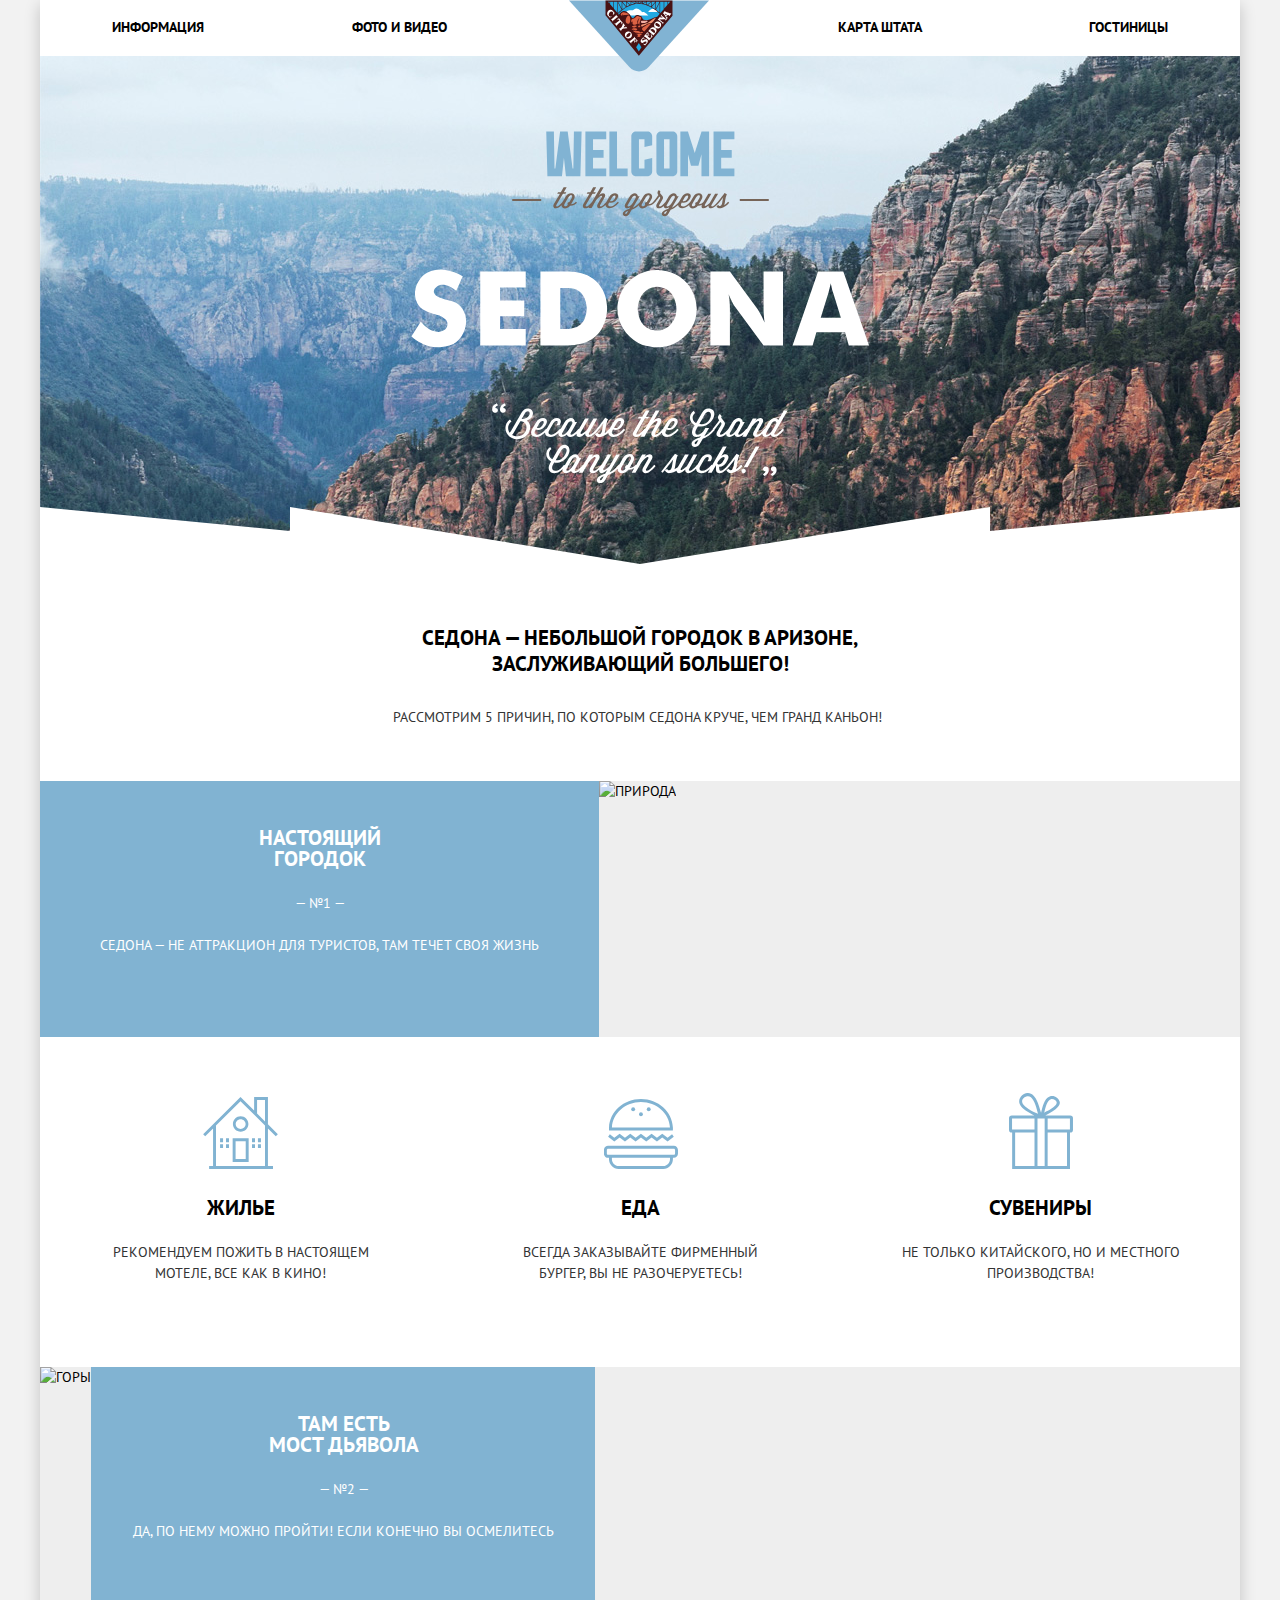
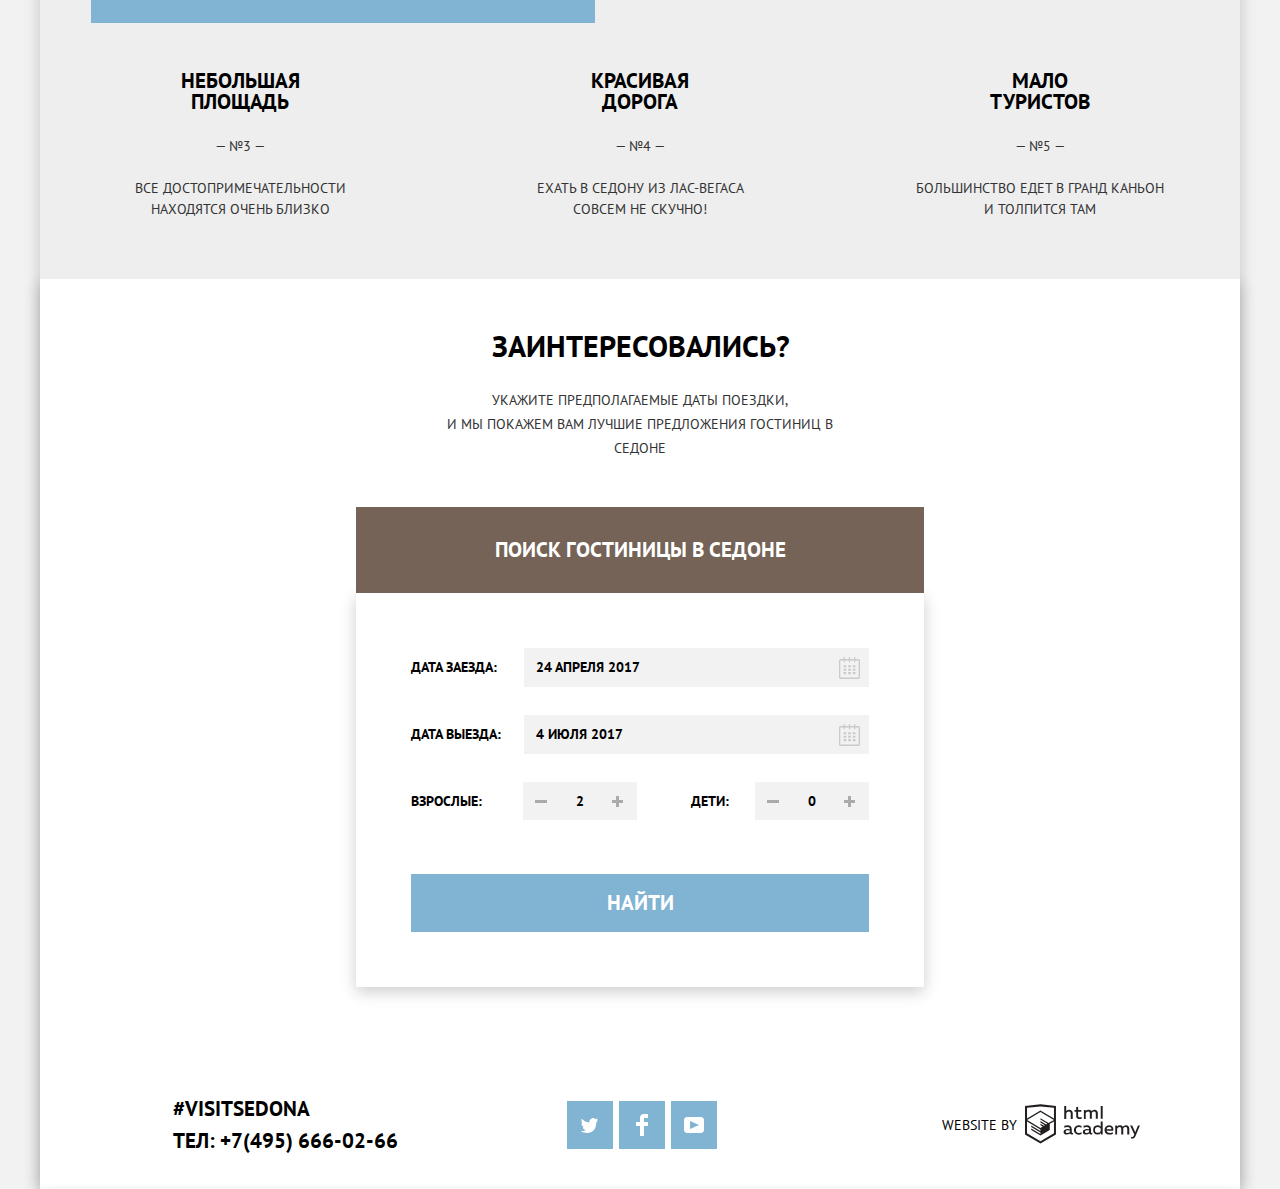
==== commit 5370111d: "Защита личного проекта!" ====
--- a/index.html
+++ b/index.html
@@ -4,17 +4,15 @@
   <meta charset="utf-8">
   <title>Гостиница Седона</title>
   <link href="https://fonts.googleapis.com/css?family=PT+Sans:400,700&display=swap&subset=cyrillic" rel="stylesheet">
-  <link href="css/normalize.css" rel="stylesheet">
-  <link href="css/style.css" rel="stylesheet">
-  <link href="css/footer.css" rel="stylesheet">
-  <link href="css/header.css" rel="stylesheet">
+  <link href="css/normalize.min.css" rel="stylesheet">
+  <link href="css/style.min.css" rel="stylesheet">
 </head>
 <body>
 <div class="body-container">
   <header class="main-header">
     <nav class="main-navigation">
       <a href="index.html" class="main-header-logo">
-        <img src="img/icons/logo.svg" alt="Логотип гостиницы Седона">
+        <img src="img/icons/logo.svg" width="140" height="72" alt="Логотип гостиницы Седона">
       </a>
       <ul class="navigation-list">
         <li class="navigation-list-item"><a href="info.html">Информация</a></li>
@@ -25,11 +23,10 @@
     </nav>
   </header>
   <main>
-    <h1 class="visually-hidden">Седона</h1>
     <div class="welcome">
       <div class="welcome-main">
         <div class="welcome-icon">
-          <img src="img/icons/logo-welcome.svg" alt="Приветствие">
+          <img src="img/icons/logo-welcome.svg" width="459" height="353" alt="Приветствие">
         </div>
       </div>
       <div class="welcome-line">
@@ -46,7 +43,7 @@
         <p>Cедона — не аттракцион для туристов, там течет своя жизнь</p>
       </div>
       <div class="dignities-picture">
-        <img src="img/images/1.jpg" alt="Природа">
+        <img src="img/images/1.jpg" width="800" height="256" alt="Природа">
       </div>
     </div>
     <div class="features">
@@ -68,7 +65,7 @@
     </div>
     <div class="dignities">
       <div class="dignities-picture">
-        <img src="img/images/2.jpg" alt="Горы">
+        <img src="img/images/2.jpg" width="800" height="256" alt="Горы">
       </div>
       <div class="dignities-pluses dignities-pluses-still">
         <h3>Там есть<br> мост дьявола</h3>
@@ -77,7 +74,7 @@
       </div>
     </div>
     <div class="gray-box">
-      <ul>
+      <ul class="advantages">
         <li class="advantages-gray">
           <h3>Небольшая площадь</h3>
           <p>— <span class="number">№3</span> —</p>
@@ -91,7 +88,7 @@
         <li class="advantages-gray">
           <h3>Мало туристов</h3>
           <p>— <span class="number">№5</span> —</p>
-          <p>Большинство едет в гранд каньон и толпится там</p>
+          <p>Большинство едет в гранд каньон<br> и толпится там</p>
         </li>
       </ul>
     </div>
@@ -104,52 +101,52 @@
       <div class="map-sedona">
         <div class="form">
           <button class="search-form-display" type="button">Поиск гостиницы в Седоне</button>
-          <form class="search-form visually-hidden" action="https://echo.htmlacademy.ru" method="post">
+          <form class="search-form" action="https://echo.htmlacademy.ru" method="post">
             <div class="check-in-date">
-              <label>
-                <span class="check-in-date-name">Дата заезда:</span>
-                <input type="text" name="check-in" value="" placeholder="24 апреля 2017" required autocomplete="off">
-                <span class="check-in-date-icon">
-                      <svg xmlns="http://www.w3.org/2000/svg" width="21" height="22" viewBox="0 0 21 22">
-                        <path
-                          d="M19.251 2.025h-2.845V.648c0-.381-.294-.689-.656-.689-.363 0-.656.308-.656.689v1.377h-3.938V.648c0-.381-.294-.689-.655-.689-.363 0-.657.308-.657.689v1.377H5.906V.648c0-.381-.294-.689-.656-.689-.363 0-.657.308-.657.689v1.377H1.75C.784 2.025 0 2.847 0 3.862v16.302C0 21.179.784 22 1.75 22h17.501c.966 0 1.749-.821 1.749-1.836V3.862c0-1.015-.783-1.837-1.749-1.837zm.437 18.139a.448.448 0 0 1-.437.459H1.75a.45.45 0 0 1-.438-.459V3.862a.45.45 0 0 1 .438-.459h2.844v1.378c0 .381.294.689.657.689.362 0 .656-.308.656-.689V3.403h3.938v1.378c0 .381.294.689.657.689.361 0 .655-.308.655-.689V3.403h3.938v1.378c0 .381.293.689.656.689.362 0 .656-.308.656-.689V3.403h2.845c.241 0 .437.206.437.459v16.302z"/>
-                        <path
-                          d="M4.594 8.225h2.625v2.066H4.594zM4.594 11.668h2.625v2.067H4.594zM4.594 15.112h2.625v2.066H4.594zM9.188 15.112h2.625v2.066H9.188zM9.188 11.668h2.625v2.067H9.188zM9.188 8.225h2.625v2.066H9.188zM13.781 15.112h2.625v2.066h-2.625zM13.781 11.668h2.625v2.067h-2.625zM13.781 8.225h2.625v2.066h-2.625z"/>
-                      </svg>
-                    </span>
-              </label>
+              <span class="check-in-date-name">Дата заезда:</span>
+              <input class="check-in-date-name-input" type="text" name="check-in" value="" placeholder="24 апреля 2017"
+                     required autocomplete="off">
+              <button class="check-in-date-icon" type="button" aria-label="Выбрать дату заезда">
+                <svg xmlns="http://www.w3.org/2000/svg" width="21" height="22" viewBox="0 0 21 22">
+                  <path
+                    d="M19.251 2.025h-2.845V.648c0-.381-.294-.689-.656-.689-.363 0-.656.308-.656.689v1.377h-3.938V.648c0-.381-.294-.689-.655-.689-.363 0-.657.308-.657.689v1.377H5.906V.648c0-.381-.294-.689-.656-.689-.363 0-.657.308-.657.689v1.377H1.75C.784 2.025 0 2.847 0 3.862v16.302C0 21.179.784 22 1.75 22h17.501c.966 0 1.749-.821 1.749-1.836V3.862c0-1.015-.783-1.837-1.749-1.837zm.437 18.139a.448.448 0 0 1-.437.459H1.75a.45.45 0 0 1-.438-.459V3.862a.45.45 0 0 1 .438-.459h2.844v1.378c0 .381.294.689.657.689.362 0 .656-.308.656-.689V3.403h3.938v1.378c0 .381.294.689.657.689.361 0 .655-.308.655-.689V3.403h3.938v1.378c0 .381.293.689.656.689.362 0 .656-.308.656-.689V3.403h2.845c.241 0 .437.206.437.459v16.302z"/>
+                  <path
+                    d="M4.594 8.225h2.625v2.066H4.594zM4.594 11.668h2.625v2.067H4.594zM4.594 15.112h2.625v2.066H4.594zM9.188 15.112h2.625v2.066H9.188zM9.188 11.668h2.625v2.067H9.188zM9.188 8.225h2.625v2.066H9.188zM13.781 15.112h2.625v2.066h-2.625zM13.781 11.668h2.625v2.067h-2.625zM13.781 8.225h2.625v2.066h-2.625z"/>
+                </svg>
+              </button>
             </div>
             <div class="check-in-date">
-              <label>
-                <span class="check-in-date-name">Дата выезда:</span>
-                <input type="text" name="check-out" value="" placeholder="4 июля 2017" required autocomplete="off">
-                <span class="check-in-date-icon">
-                      <svg xmlns="http://www.w3.org/2000/svg" width="21" height="22" viewBox="0 0 21 22">
-                        <path
-                          d="M19.251 2.025h-2.845V.648c0-.381-.294-.689-.656-.689-.363 0-.656.308-.656.689v1.377h-3.938V.648c0-.381-.294-.689-.655-.689-.363 0-.657.308-.657.689v1.377H5.906V.648c0-.381-.294-.689-.656-.689-.363 0-.657.308-.657.689v1.377H1.75C.784 2.025 0 2.847 0 3.862v16.302C0 21.179.784 22 1.75 22h17.501c.966 0 1.749-.821 1.749-1.836V3.862c0-1.015-.783-1.837-1.749-1.837zm.437 18.139a.448.448 0 0 1-.437.459H1.75a.45.45 0 0 1-.438-.459V3.862a.45.45 0 0 1 .438-.459h2.844v1.378c0 .381.294.689.657.689.362 0 .656-.308.656-.689V3.403h3.938v1.378c0 .381.294.689.657.689.361 0 .655-.308.655-.689V3.403h3.938v1.378c0 .381.293.689.656.689.362 0 .656-.308.656-.689V3.403h2.845c.241 0 .437.206.437.459v16.302z"/>
-                        <path
-                          d="M4.594 8.225h2.625v2.066H4.594zM4.594 11.668h2.625v2.067H4.594zM4.594 15.112h2.625v2.066H4.594zM9.188 15.112h2.625v2.066H9.188zM9.188 11.668h2.625v2.067H9.188zM9.188 8.225h2.625v2.066H9.188zM13.781 15.112h2.625v2.066h-2.625zM13.781 11.668h2.625v2.067h-2.625zM13.781 8.225h2.625v2.066h-2.625z"/>
-                      </svg>
-                    </span>
-              </label>
+              <span class="check-in-date-name">Дата выезда:</span>
+              <input class="check-in-date-name-input" type="text" name="check-out" value="" placeholder="4 июля 2017"
+                     required autocomplete="off">
+              <button class="check-in-date-icon" type="button" aria-label="Выбрать дату выезда">
+                <svg xmlns="http://www.w3.org/2000/svg" width="21" height="22" viewBox="0 0 21 22">
+                  <path
+                    d="M19.251 2.025h-2.845V.648c0-.381-.294-.689-.656-.689-.363 0-.656.308-.656.689v1.377h-3.938V.648c0-.381-.294-.689-.655-.689-.363 0-.657.308-.657.689v1.377H5.906V.648c0-.381-.294-.689-.656-.689-.363 0-.657.308-.657.689v1.377H1.75C.784 2.025 0 2.847 0 3.862v16.302C0 21.179.784 22 1.75 22h17.501c.966 0 1.749-.821 1.749-1.836V3.862c0-1.015-.783-1.837-1.749-1.837zm.437 18.139a.448.448 0 0 1-.437.459H1.75a.45.45 0 0 1-.438-.459V3.862a.45.45 0 0 1 .438-.459h2.844v1.378c0 .381.294.689.657.689.362 0 .656-.308.656-.689V3.403h3.938v1.378c0 .381.294.689.657.689.361 0 .655-.308.655-.689V3.403h3.938v1.378c0 .381.293.689.656.689.362 0 .656-.308.656-.689V3.403h2.845c.241 0 .437.206.437.459v16.302z"/>
+                  <path
+                    d="M4.594 8.225h2.625v2.066H4.594zM4.594 11.668h2.625v2.067H4.594zM4.594 15.112h2.625v2.066H4.594zM9.188 15.112h2.625v2.066H9.188zM9.188 11.668h2.625v2.067H9.188zM9.188 8.225h2.625v2.066H9.188zM13.781 15.112h2.625v2.066h-2.625zM13.781 11.668h2.625v2.067h-2.625zM13.781 8.225h2.625v2.066h-2.625z"/>
+                </svg>
+              </button>
             </div>
             <div class="number-human">
               <div class="number-human-count">
                 <label class="search-form-label" for="adults">Взрослые:</label>
-                <div class="inputs-people-count adults">
+                <div class="inputs-people-count">
                   <button class="search-button-operation operation-minus" type="button"
                           aria-label="Уменьшить количество" id="adults-minus"></button>
-                  <input type="number" id="adults" name="adults" min="0" value="2" required autocomplete="off">
+                  <input class="search-button-operation-number" type="number" id="adults" name="adults" min="0"
+                         placeholder="2" required autocomplete="off">
                   <button class="search-button-operation operation-plus" type="button" aria-label="Увеличить количество"
                           id="adults-plus"></button>
                 </div>
               </div>
-              <div class="number-human-count children">
+              <div class="number-human-count">
                 <label class="search-form-label" for="children">Дети:</label>
                 <div class="inputs-people-count inputs-people-count-children">
                   <button class="search-button-operation operation-minus" type="button"
                           aria-label="Уменьшить количество" id="children-minus"></button>
-                  <input type="number" id="children" name="children" min="0" value="0" required autocomplete="off">
+                  <input class="search-button-operation-number" type="number" id="children" name="children" min="0"
+                         placeholder="0" required autocomplete="off">
                   <button class="search-button-operation operation-plus" type="button" aria-label="Увеличить количество"
                           id="children-plus"></button>
                 </div>
@@ -202,7 +199,7 @@
               </ul>
             </div>
             <div class="footer-col-development">
-              <div class="footer-col-website">website by</div>
+              <div class="footer-col-website">Website by</div>
               <a class="html-academy" href="https://htmlacademy.ru/intensive/htmlcss">
                 <svg xmlns="http://www.w3.org/2000/svg" width="115" height="40" viewBox="0 0 108.08 36.85">
                   <path
@@ -217,6 +214,6 @@
     </section>
   </main>
 </div>
-<script src="js/main.js"></script>
+<script src="js/main.min.js"></script>
 </body>
 </html>
--- a/css/style.min.css
+++ b/css/style.min.css
@@ -0,0 +1 @@
+@font-face{font-family:"PT Sans";font-style:normal;font-weight:400;src:url(../fonts/pt-sans-v11-latin_cyrillic-regular.eot);src:local("PT Sans"),local(PTSans-Regular),url(../fonts/pt-sans-v11-latin_cyrillic-regular.woff2) format("woff2"),url(../fonts/pt-sans-v11-latin_cyrillic-regular.woff) format("woff"),}@font-face{font-family:"PT Sans";font-style:normal;font-weight:700;src:url(../fonts/pt-sans-v11-latin_cyrillic-700.eot);src:local("PT Sans Bold"),local(PTSans-Bold),url(../fonts/pt-sans-v11-latin_cyrillic-700.woff2) format("woff2"),url(../fonts/pt-sans-v11-latin_cyrillic-700.woff) format("woff"),}html{box-sizing:border-box}*,::before,::after{box-sizing:inherit}.hidden{display:none}body{margin:0 auto;padding:0;font-family:"PT Sans",Arial,sans-serif;font-size:14px;line-height:21px;font-weight:400;background-color:#f2f2f2;color:#000;text-transform:uppercase}a{text-decoration:none;color:#000}button{font-family:"PT Sans"}.visually-hidden{position:absolute;width:1px;height:1px;margin:-1px;border:0;padding:0;white-space:nowrap;clip-path:inset(100%);clip:rect(0 0 0 0);overflow:hidden}.main-navigation{line-height:26px;background-color:#fff}.navigation-list{display:flex;flex-wrap:wrap;top:0;left:50%;z-index:1;justify-content:space-between;margin:0;background-color:#fff;list-style:none;padding:14px 72px 16px}.navigation-list a{line-height:26px;color:#000;font-weight:700}.navigation-list a:hover{color:#81b3d2}.navigation-list a:active{color:rgba(0,0,0,0.3)}.main-header-logo{position:absolute;left:50%;margin-left:-71px;z-index:2}.navigation-list li:nth-child(2){margin-right:242px}.navigation-list li:nth-child(3){min-width:103px}.navigation-list li:last-child{color:#766357;font-weight:700}.body-container{margin:0 auto;padding-top:0;width:1200px;box-shadow:0 5px 15px 0 rgba(0,1,1,0.2);background-color:#fff}.welcome{text-align:center;background-color:#fff}.welcome-main{padding-top:75px;padding-bottom:74px;background-color:#fff;background-image:url(../img/others/intro-mask.svg),url(../img/background/background-photo.jpg);background-position:bottom -2px center,top -83px center;background-repeat:no-repeat,no-repeat;margin-bottom:61px;background-color:#503e33}.welcome-icon{margin-left:auto;margin-right:auto}.welcome-title{font-size:21px;line-height:26px;margin:0 360px;margin-bottom:30px}.welcome-subtitle{font-weight:400;margin-bottom:53px;margin-right:6px}.welcome-subtitle p{color:#333}.interesting-title{font-size:30px;line-height:36px}.interesting{text-align:center}.interesting-subtitle{font-weight:400}.dignities{background-color:#eee;text-align:center;display:flex}.dignities-pluses h3{font-size:21px;margin-top:0;margin-bottom:24px}.dignities-pluses p{margin-bottom:21px}.dignities-pluses{text-align:center;font-weight:400;background-color:#81b3d2;color:#fff;padding:46px 60px 38px}.dignities-picture{display:inline;height:256px}.dignities-pluses-still{text-align:center;font-weight:400;background-color:#81b3d2;color:#fff;padding:46px 41px 38px 42px}.features{display:flex;flex-wrap:wrap;margin:0 auto;background-color:#fff}.features-item{width:400px;text-align:center;padding:56px 57px 83px 58px}.features-icon{display:flex;justify-content:center;align-items:flex-end;height:76px;margin-bottom:28px;font-size:0}.features-icon::before{content:"";display:block;width:75px;height:72px;background-repeat:no-repeat;background-position:center bottom;background-size:contain}.features-icon-house::before{background-image:url(../img/icons/housing.svg)}.features-icon-food::before{width:74px;height:70px;background-image:url(../img/icons/foods.svg)}.features-icon-gift::before{width:64px;height:76px;background-image:url(../img/icons/Souvenirs.svg)}.features-item h3{margin:0 auto;font-size:21px;margin-bottom:24px}.features-item p{color:#333;font-weight:400;margin:0}.gray-box{background-color:#eee}.advantages{display:flex;flex-wrap:wrap;padding:0;margin:0;width:1200px;list-style:none}.gray-box p{color:#333}.advantages-gray{text-align:center;color:#000;padding:0;width:400px;background-color:#eee}.advantages-gray h3{font-size:21px;text-align:center;padding:0;padding-top:47px;padding-left:124px;padding-right:124px;margin:0;margin-bottom:24px}.advantages-gray p:first-of-type{padding:0;margin:0;margin-bottom:21px}.advantages-gray p:last-of-type{padding:0;padding-left:69px;padding-right:69px;padding-bottom:59px;margin:0}.search{box-shadow:0 5px 15px 0 rgba(0,1,1,0.2)}.address{display:flex;flex-direction:column;padding-top:49px}.address h2{font-size:30px;line-height:36px;text-align:center;margin:0;margin-bottom:24px;margin-right:-2px}.address p{line-height:24px;text-align:center;margin:0;margin-right:auto;margin-left:auto;margin-bottom:133px;width:440px;color:#333}.map-sedona{position:relative}.form{margin:0;width:568px;background-color:#fff;position:absolute;top:-86px;left:50%;transform:translateX(-50%)}.search-form-display{width:100%;min-height:86px;font-size:21px;font-weight:700;line-height:26px;text-transform:uppercase;color:#fff;background-color:#766357;border:none;cursor:pointer}.search-form-display:hover,.search-form-display:focus{background-color:#604e43}.search-form-display:active{color:rgba(255,255,255,0.3);background-color:#503e33}.search-form input,.search-form label{font:inherit;font-size:14px;font-weight:700;line-height:17px;text-transform:uppercase;color:#000}.check-in-date{display:flex;position:relative;align-items:center;font-weight:700;margin-bottom:28px}.check-in-date-name{width:100px;min-width:100px;padding-bottom:1px;margin-right:13px}.check-in-date-name-input{width:100%;padding-left:10px;padding-top:9px;padding-bottom:9px}.check-in-date-icon{position:absolute;right:3px;top:8px;cursor:pointer;border:none;background-color:transparent}.check-in-date-icon svg{display:block;fill:#cacaca}.check-in-date-icon:hover svg{fill:#000}.check-in-date-icon:active svg{fill:#81b3d2}.search-form{padding:55px;box-shadow:0 5px 15px rgba(0,1,1,.2)}.search-form-open{animation-name:open-search-form;animation-duration:.2s}@keyframes open-search-form{from{transform:translateY(0)}to{transform:translateY(0)}}.number-human{display:flex;justify-content:space-between;flex-wrap:wrap;padding:0;margin:0;margin-bottom:26px}.number-human-count{display:flex;align-items:center;font-weight:700;margin-bottom:28px}.check-in-date-name-input::-webkit-input-placeholder{color:#000}.check-in-date-name-input::-moz-placeholder{color:#000}.search-button-operation-number::-webkit-input-placeholder{color:#000}.search-button-operation-number::-moz-placeholder{color:#000}.inputs-people-count{display:flex;margin-left:41px}.inputs-people-count-children{margin-left:26px}.search-button-operation{position:relative;width:38px;height:38px;background-color:#f2f2f2;cursor:pointer;border:0;padding:0;margin:0;cursor:pointer}.operation-minus::before{content:"";position:absolute;width:12px;height:3px;left:12px;top:18px;background-color:#aaaaab}.operation-plus::before{content:"";position:absolute;width:11px;height:3px;left:13px;top:18px;background-color:#aaaaab}.operation-plus::after{content:"";position:absolute;width:11px;height:3px;left:13px;top:18px;background-color:#aaaaab;transform:rotate(90deg)}input[type="number"]{-moz-appearance:textfield}input::-webkit-outer-spin-button,input::-webkit-inner-spin-button{-webkit-appearance:none}.operation-minus:hover::before,.operation-minus:focus::before,.operation-plus:hover::before,.operation-plus:focus::before,.operation-plus:focus::after,.operation-plus:hover::after{background-color:#000;outline:none}.operation-minus:active::before,.operation-plus:active::before,.operation-plus:active::after{background-color:#81b3d2}.search-form input[type="text"]{background-color:#f2f2f2;border:2px solid #f2f2f2}.search-form input[type="number"]{text-align:center;background-color:#f2f2f2;border:2px solid #f2f2f2;width:38px;padding:0}.search-form input:hover{background-color:#ebebeb;border-color:#ebebeb}.search-form input:focus{background-color:#fff;border-color:#e5e5e5}.search-form input[type="submit"]{-webkit-appearance:none;font:inherit;font-size:21px;font-weight:700;line-height:26px;text-transform:uppercase;text-align:center;color:#fff;background-color:#81b3d2;width:458px;padding-top:16px;padding-bottom:16px;border:none}.search-form input[type="submit"]:hover{background-color:#669ec0;border:none}.search-form input[type="submit"]:active{color:rgba(255,255,255,0.3);background-color:#5496bd;border:none}.search-button{width:100%;min-height:58px;font-size:21px;font-weight:700;line-height:26px;text-transform:uppercase;color:#fff;background-color:#81b3d2;border:none;cursor:pointer}.search-button:hover,.search-button:focus{background-color:#669ec0}.search-button:active{color:rgba(255,255,255,0.3);background-color:#5496bd}.maps{background-image:url(../img/images/map.jpg)}.map-frame{display:block}.main-filter{color:#fff;text-align:left;background-color:#fff;background-image:url(../img/background/filter-background.jpg);background-position:center;background-repeat:no-repeat;min-height:218px;background-color:#503e33}.filter-row{display:flex;padding:28px 72px}.filter-title{font-size:16px;margin-bottom:24px;font-weight:700}.filter-title-range{margin-bottom:10px}.checkbox{margin-bottom:25px;margin-left:4px}.checkbox input[type="checkbox"]{position:absolute;opacity:0}.checkbox input[type="checkbox"]:focus ~ label{outline:2px solid #5496bd}.checkbox label{position:relative;padding-left:37px;cursor:pointer}.checkbox label::before{position:absolute;content:"";width:23px;height:23px;background-image:url(../img/icons/checkbox-off.svg);margin-left:-40px}.checkbox input[type="checkbox"]:checked + label::before{width:25px;height:23px;background-image:url(../img/icons/checkbox-on.svg)}.checkbox input:disabled + label::before{position:absolute;content:"";width:23px;height:23px;background-image:url(../img/icons/checkbox-off-2.svg)}.checkbox input:checked:disabled + label::before{position:absolute;content:"";width:25px;height:23px;background-image:url(../img/icons/checkbox-on-2.svg)}input::-ms-check{display:none}.filter-col-parameters{margin-right:122px}.filter-col-parameters > :last-child{margin-bottom:0}.sort-total{font-size:21px;line-height:26px}.sorting-block{background-color:#fff}.sorting{display:flex;padding:30px 73px 30px 72px}.sorting-head{display:flex;font-size:12px;margin-top:4px}.sorting-list{display:flex;flex-wrap:wrap;list-style:none;margin:0;margin-top:2px}.sorting-found{font-size:21px;line-height:26px;font-weight:700;margin-right:29px;width:135px;min-width:135px}.sorting li{margin-right:33px;font-size:12px;line-height:18px}.sorting-item a{color:rgba(0,0,0,0.3);border-bottom:1px dotted #81b3d2}.sorting-item-current a{color:#81b3d2;border-bottom:none}.sorting-list a:hover{color:#81b3d2}.sorting-list a:active{color:#000;border-bottom:none}.sorting-arrows{display:flex;align-items:center;background-color:transparent;margin-left:auto}.sorting-arrow{border:none;background-color:transparent;padding:0}.sorting-arrow-up{margin-right:11px}.sorting-arrow:hover path{fill:#231F20}.sorting-arrow:active path{fill:#81b3d2}.filter-range{margin-left:auto}.price-controls{position:relative;height:36px;margin-bottom:20px;border:2px solid #fff;border-radius:2px;width:317px}.price-controls::after{content:"";position:absolute;width:2px;height:22px;background:#fff;top:50%;left:50%;transform:translate(-50%,-50%)}.price-controls label{display:inline-block;vertical-align:top;line-height:31px;cursor:pointer}.min-price,.max-price{font-size:14px;padding-left:65px}.max-price{padding-left:72px}.price-controls input{width:50px;margin:0;color:inherit;font:inherit;background:none;border:none}.range-controls{position:relative;margin-bottom:32px}.range-controls .scale{height:2px;background:rgba(255,255,255,0.3)}.range-controls .bar{width:80%;height:2px;background:#fff}.range-toggle{position:absolute;top:-9px;width:19px;height:19px;background:#ababab;border:8px solid #fff;border-radius:50%;box-shadow:0 2px 1px 0 rgba(0,1,1,0.2);cursor:pointer}.range-toggle:hover{background:#1c4f80}.range-toggle-min{left:0}.range-toggle-max{left:80%}.btn-transparent{display:block;margin:0 85px;padding:6px 35px;font-size:14px;line-height:20px;color:#fff;text-transform:uppercase;background:transparent;border:2px solid #fff;border-radius:2px;cursor:pointer;width:136px}.btn-transparent:hover{color:#000;background:#fff}.catalog-list{padding:0;margin:0;background-color:#fefefe;list-style:none}.catalog-list span{color:#333}.catalog-item{padding:26px 72px 25px;border-top:1px solid #e5e5e5}.catalog-item:last-child{border-bottom:1px solid #e5e5e5}.catalog-row{display:flex;align-items:flex-start}.catalog-col-content{font-size:14px;line-height:21px;margin-left:31px}.catalog-col-content h4{font-size:21px;line-height:26px;font-weight:700;margin:0}.catalog-title a:hover{background-color:none;color:#green}.catalog-title{margin-bottom:6px;margin-top:-1px}.catalog-title a:hover{color:#81b3d2}.catalog-title a:active{color:rgba(0,0,0,0.3)}.catalog-col-image{margin-top:3px}.catalog-type{display:inline-block;vertical-align:top;min-width:112px;margin-bottom:14px}.catalog-col-rating{margin-left:auto}.catalog-stars-remark{color:#666;background-color:#f2f2f2;text-align:center;font-weight:400;padding:3px 15px}.catalog-stars{margin-bottom:41px;margin-top:3px;text-align:right}.btn{display:inline-block;vertical-align:top;padding:3px 17px;color:#fff;text-transform:uppercase;background-color:#81b3d2;font-weight:700}.btn-brown{background-color:#766357}.btn:hover{background-color:#669ec0}.btn-brown:hover{background-color:#604e43}.btn:active{background-color:#5496bd;color:rgba(255,255,255,0.3)}.btn-brown:active{background-color:#503e33}.footer{background-color:rgba(255,255,255,0.9);font-weight:700;vertical-align:middle;width:1200px}.footer-row{display:flex;justify-content:space-between;padding:31px 100px 35px 133px}.footer-row-catalog{padding:30px 101px 34px 130px}.footer-absolute{position:absolute;bottom:-3px}.footer-contacts{font-size:21px;line-height:26px}.footer-hashtag{margin-bottom:6px}.footer-col-website{margin-right:8px}.footer-contacts a:hover{color:#81b3d2}.footer-col-development{display:flex;justify-content:flex-end;align-items:center;font-weight:400;min-width:240px}.footer-col-development img{width:115px;height:41px}.social-networks{display:flex;justify-content:space-between;padding-right:7px;margin:0}.social-networks-list{display:flex;flex-wrap:wrap;padding:0;margin:0;justify-content:space-between;align-items:center;margin-right:8px}.social-networks ul{list-style:none}.social-networks-item{margin-right:6px}.social-networks-item:last-of-type{margin-right:0}.social-networks-link{display:flex;justify-content:center;align-items:center;width:46px;height:48px;background-color:#81b3d2;color:#fff}.social-networks-link:hover{background-color:#669ec0}.social-networks-link:active{background-color:#5496bd}.social-networks-link:active path{fill:#81b3d2}.html-academy{margin-top:4px}.html-academy:hover path{fill:#81b3d2}.html-academy:active path{fill:#bdbbbc}
